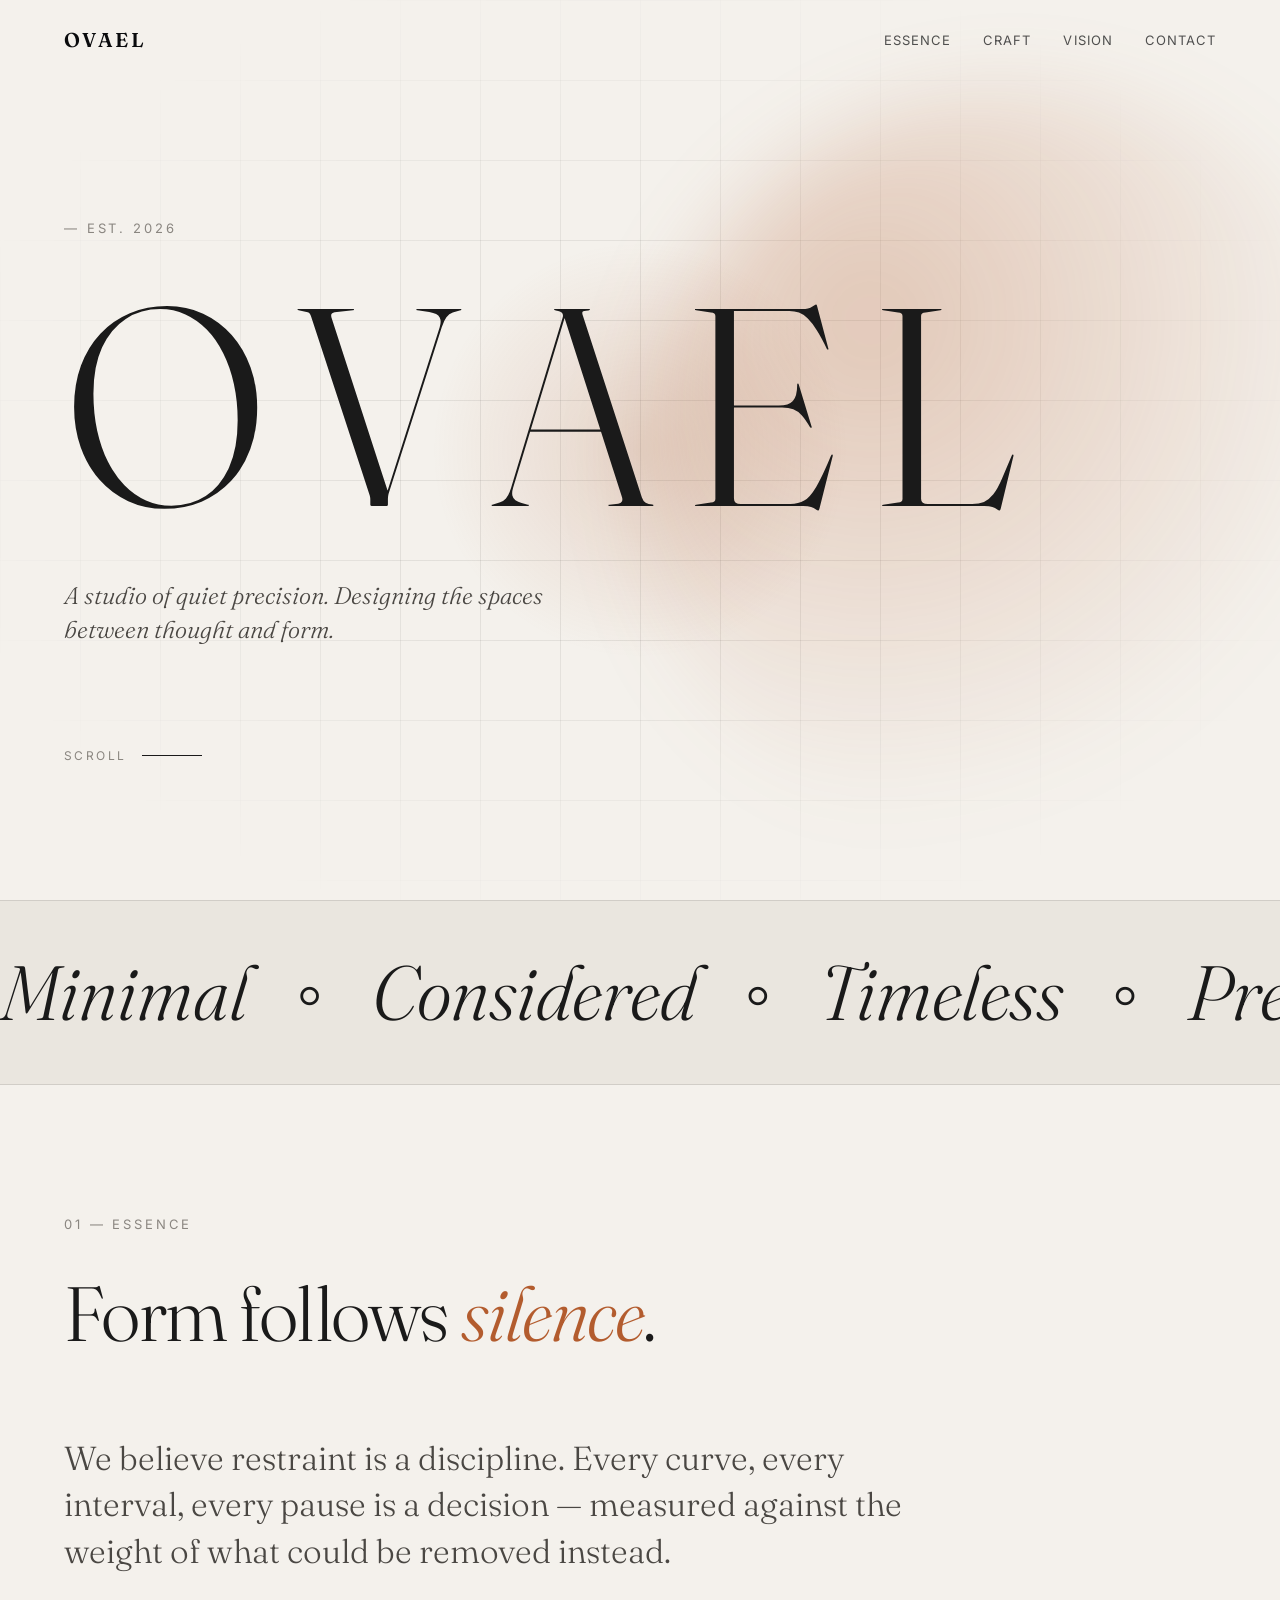
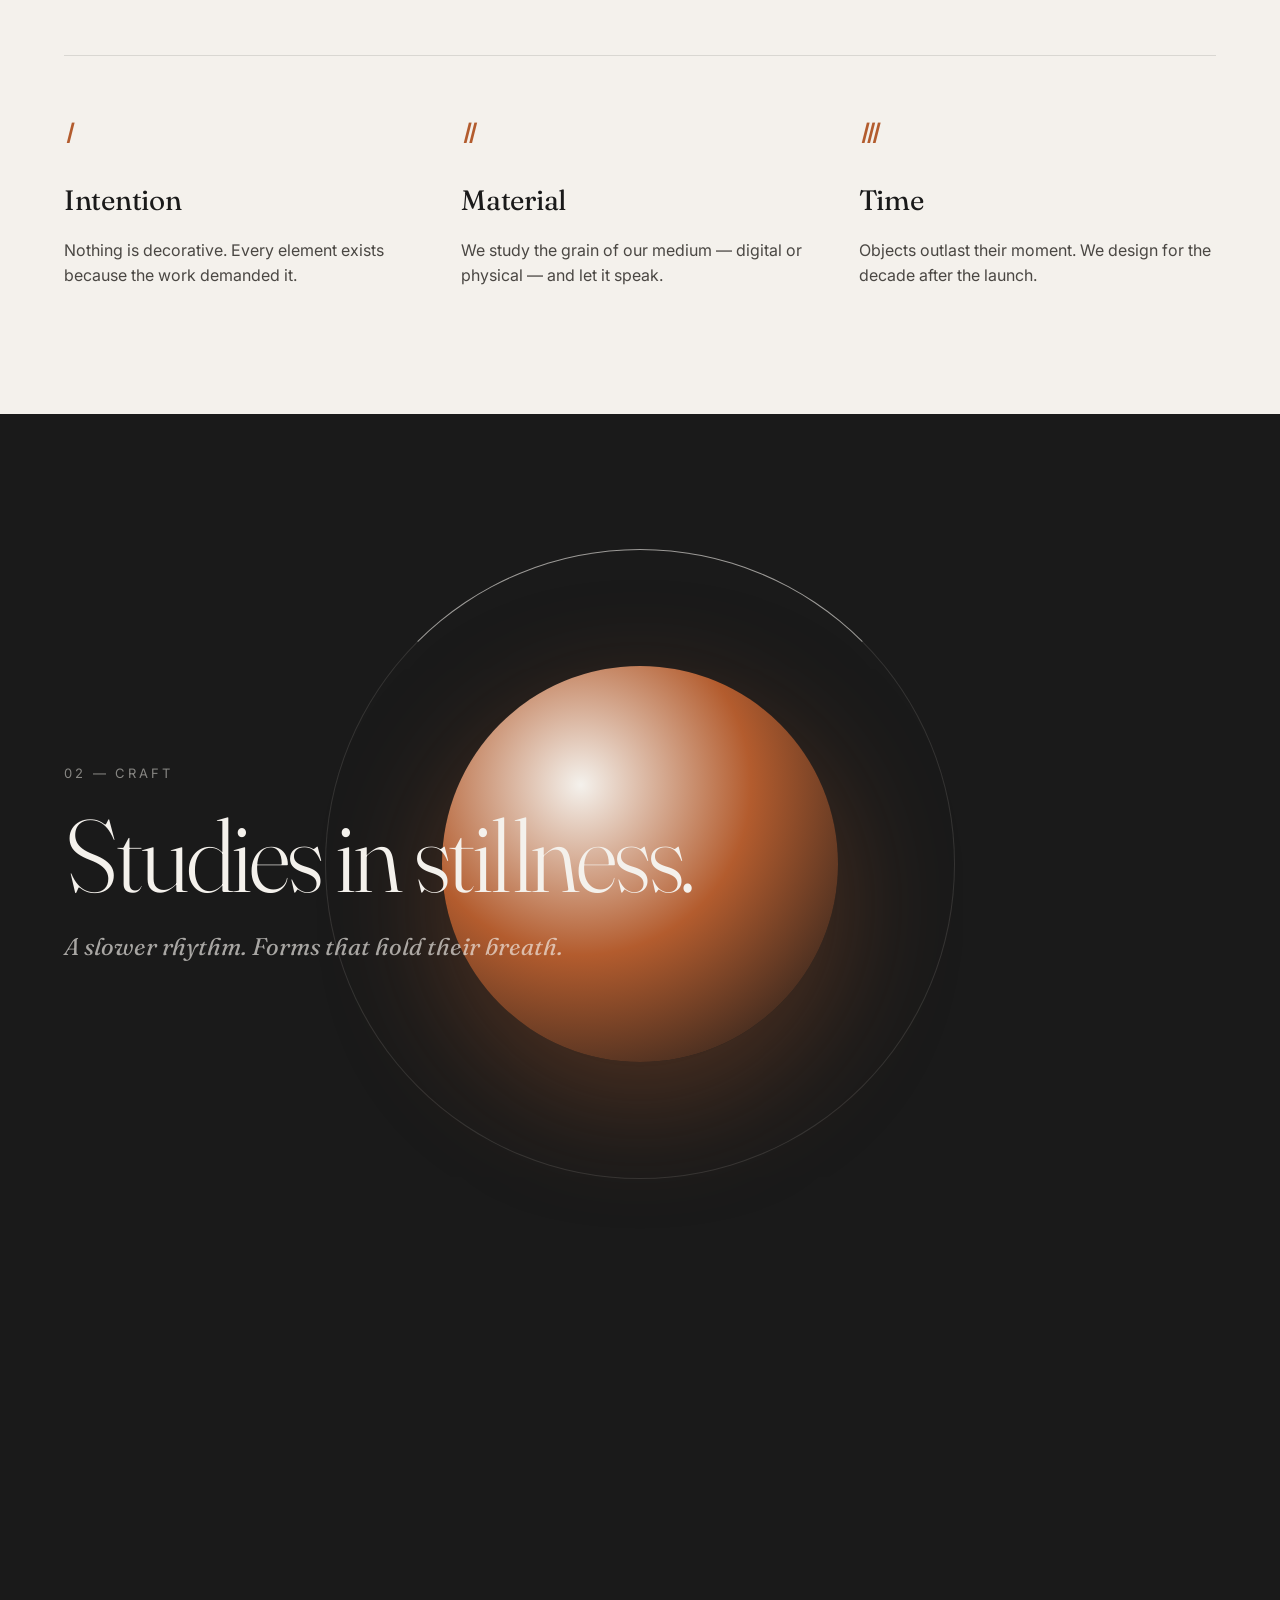
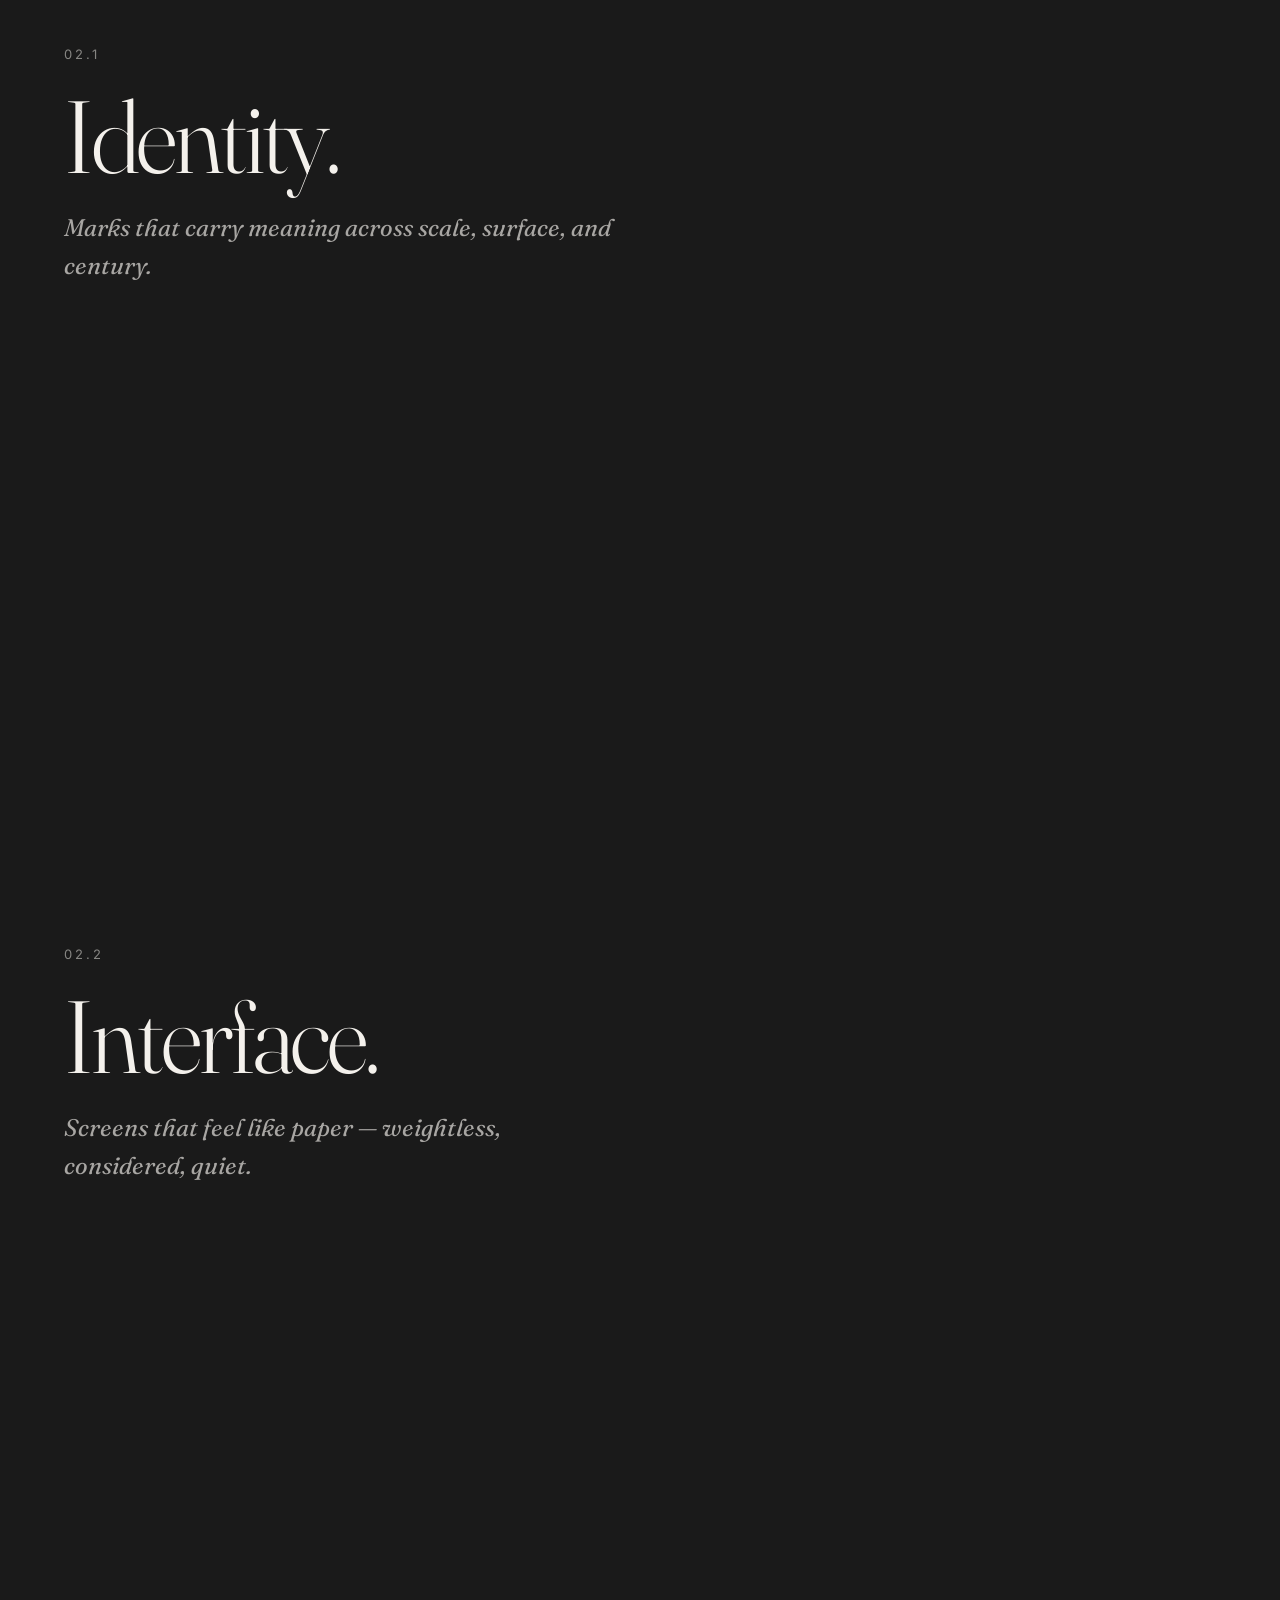
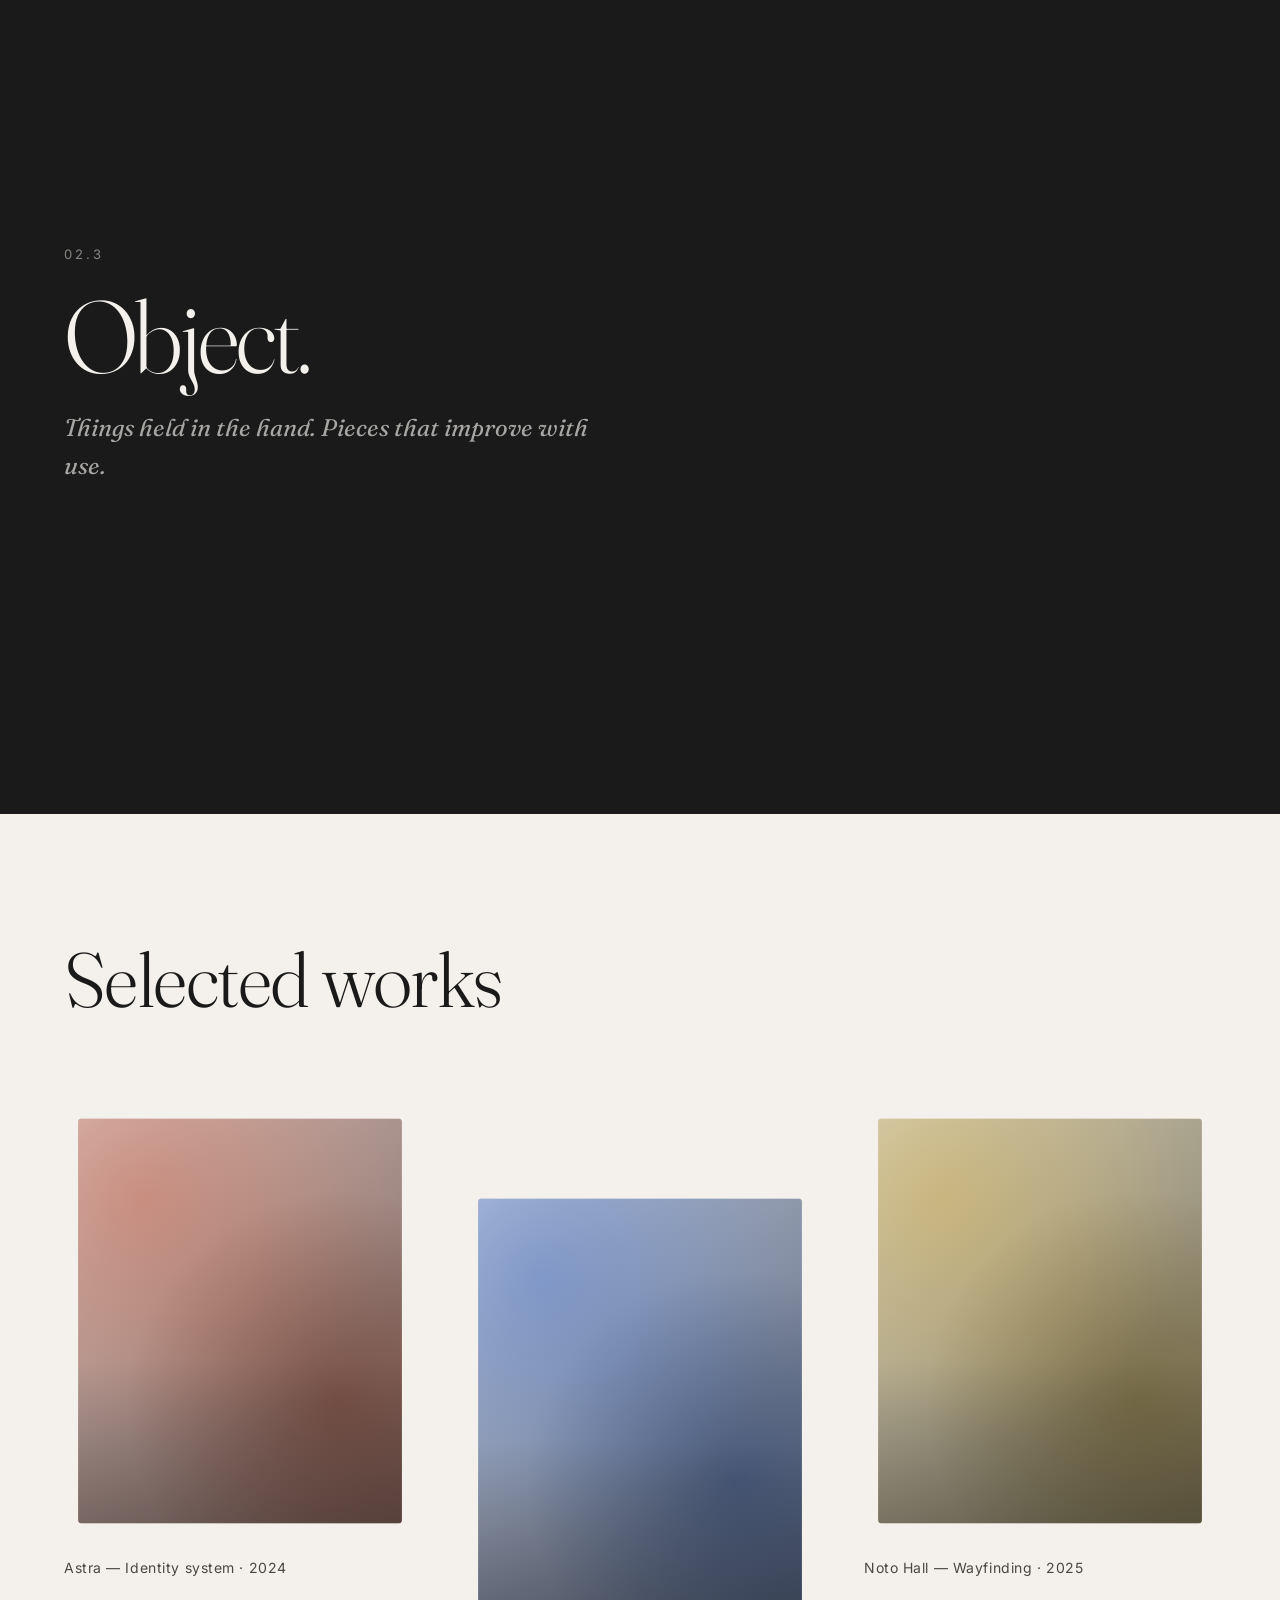
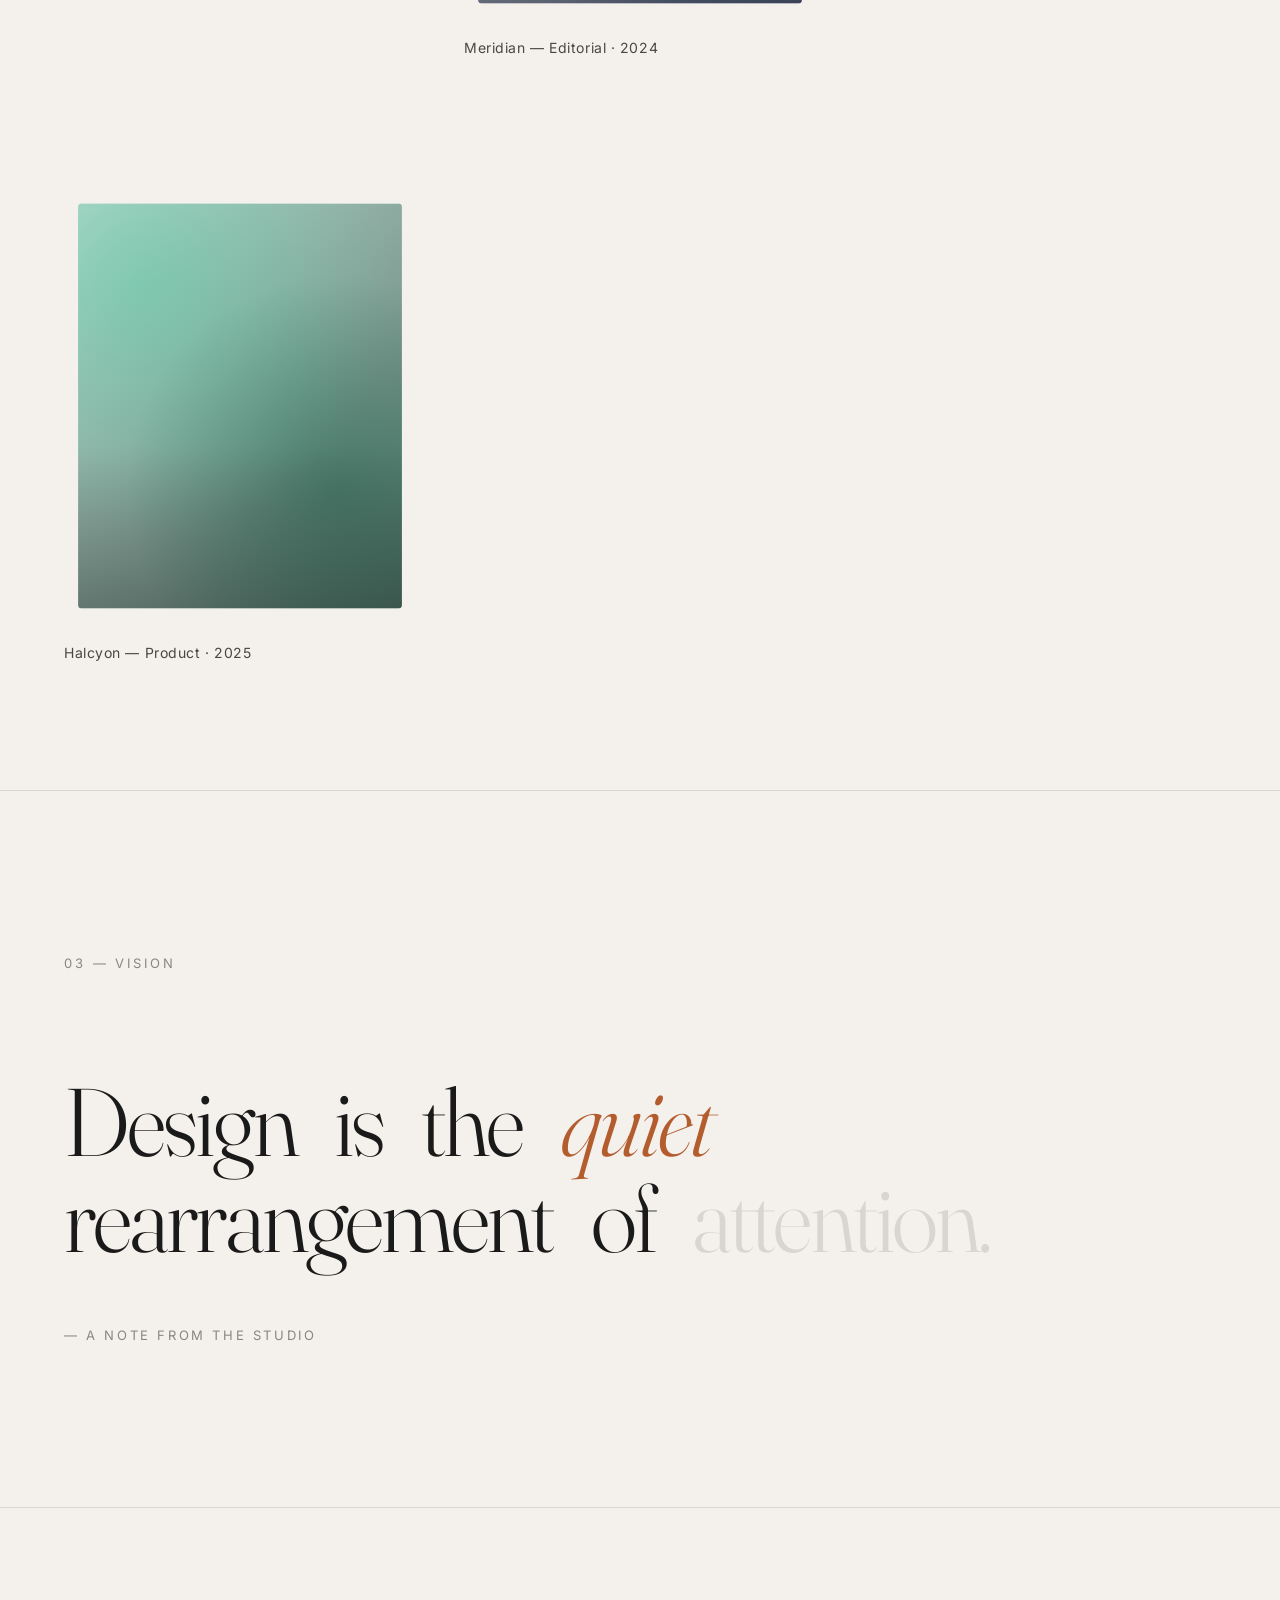
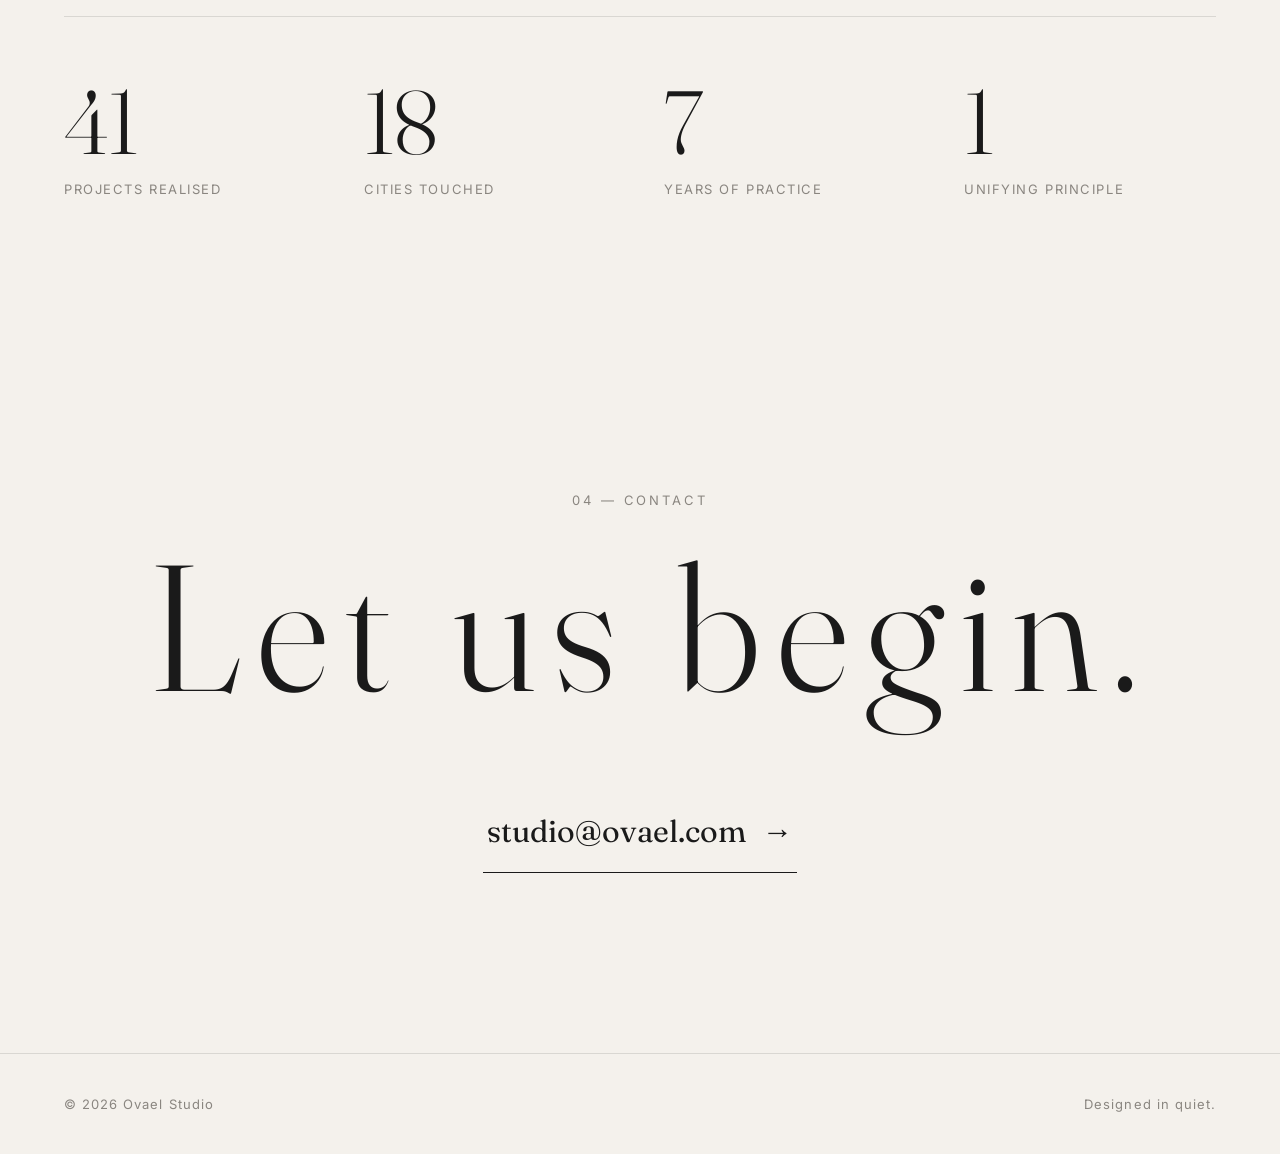
==== index.html @ 23d473dc "Initial Ovael site with scroll-driven animations Single-page clone of ovael.com extended with a mini" ====
<!DOCTYPE html>
<html lang="en">
<head>
  <meta charset="UTF-8" />
  <meta name="viewport" content="width=device-width, initial-scale=1.0" />
  <title>OVAEL</title>
  <link rel="preconnect" href="https://fonts.googleapis.com" />
  <link rel="preconnect" href="https://fonts.gstatic.com" crossorigin />
  <link href="https://fonts.googleapis.com/css2?family=Inter:wght@300;400;500;600&family=Fraunces:opsz,wght@9..144,300;9..144,400;9..144,600;9..144,800&display=swap" rel="stylesheet" />
  <link rel="stylesheet" href="styles.css" />
</head>
<body>
  <div class="progress-bar" id="progressBar"></div>
  <div class="cursor-glow" id="cursorGlow"></div>

  <nav class="nav">
    <div class="nav-inner">
      <a href="#" class="nav-logo reveal" data-delay="0">OVAEL</a>
      <ul class="nav-links">
        <li class="reveal" data-delay="100"><a href="#essence">Essence</a></li>
        <li class="reveal" data-delay="150"><a href="#craft">Craft</a></li>
        <li class="reveal" data-delay="200"><a href="#vision">Vision</a></li>
        <li class="reveal" data-delay="250"><a href="#contact">Contact</a></li>
      </ul>
    </div>
  </nav>

  <section class="hero" id="hero">
    <div class="hero-grid" aria-hidden="true"></div>
    <div class="hero-content">
      <span class="eyebrow reveal" data-delay="100">— Est. 2026</span>
      <h1 class="hero-title">
        <span class="word" data-letter-reveal>O</span>
        <span class="word" data-letter-reveal>V</span>
        <span class="word" data-letter-reveal>A</span>
        <span class="word" data-letter-reveal>E</span>
        <span class="word" data-letter-reveal>L</span>
      </h1>
      <p class="hero-sub reveal" data-delay="900">
        A studio of quiet precision. Designing the spaces between thought and form.
      </p>
      <div class="scroll-indicator reveal" data-delay="1200">
        <span>Scroll</span>
        <span class="line"></span>
      </div>
    </div>
    <div class="hero-parallax" data-parallax="0.3"></div>
  </section>

  <section class="marquee-section">
    <div class="marquee" aria-hidden="true">
      <div class="marquee-track">
        <span>Minimal</span><span aria-hidden="true">◦</span>
        <span>Considered</span><span aria-hidden="true">◦</span>
        <span>Timeless</span><span aria-hidden="true">◦</span>
        <span>Precise</span><span aria-hidden="true">◦</span>
        <span>Minimal</span><span aria-hidden="true">◦</span>
        <span>Considered</span><span aria-hidden="true">◦</span>
        <span>Timeless</span><span aria-hidden="true">◦</span>
        <span>Precise</span><span aria-hidden="true">◦</span>
      </div>
    </div>
  </section>

  <section class="essence" id="essence">
    <div class="container">
      <div class="section-header">
        <span class="eyebrow reveal">01 — Essence</span>
        <h2 class="section-title reveal" data-delay="100">
          Form follows <em>silence</em>.
        </h2>
      </div>
      <div class="essence-body">
        <p class="large-text reveal" data-delay="200">
          We believe restraint is a discipline. Every curve, every interval, every pause is a decision — measured against the weight of what could be removed instead.
        </p>
        <div class="essence-grid">
          <div class="essence-card reveal" data-delay="200">
            <span class="card-num">Ⅰ</span>
            <h3>Intention</h3>
            <p>Nothing is decorative. Every element exists because the work demanded it.</p>
          </div>
          <div class="essence-card reveal" data-delay="350">
            <span class="card-num">Ⅱ</span>
            <h3>Material</h3>
            <p>We study the grain of our medium — digital or physical — and let it speak.</p>
          </div>
          <div class="essence-card reveal" data-delay="500">
            <span class="card-num">Ⅲ</span>
            <h3>Time</h3>
            <p>Objects outlast their moment. We design for the decade after the launch.</p>
          </div>
        </div>
      </div>
    </div>
  </section>

  <section class="pinned-section" id="craft">
    <div class="pinned-wrapper">
      <div class="pinned-visual">
        <div class="orb" data-rotate></div>
        <div class="orb-line" data-rotate-reverse></div>
      </div>
      <div class="pinned-panels">
        <div class="panel">
          <span class="eyebrow">02 — Craft</span>
          <h2>Studies in stillness.</h2>
          <p>A slower rhythm. Forms that hold their breath.</p>
        </div>
        <div class="panel">
          <span class="eyebrow">02.1</span>
          <h2>Identity.</h2>
          <p>Marks that carry meaning across scale, surface, and century.</p>
        </div>
        <div class="panel">
          <span class="eyebrow">02.2</span>
          <h2>Interface.</h2>
          <p>Screens that feel like paper — weightless, considered, quiet.</p>
        </div>
        <div class="panel">
          <span class="eyebrow">02.3</span>
          <h2>Object.</h2>
          <p>Things held in the hand. Pieces that improve with use.</p>
        </div>
      </div>
    </div>
  </section>

  <section class="gallery" id="gallery">
    <div class="container">
      <h2 class="section-title reveal">Selected works</h2>
      <div class="gallery-grid">
        <figure class="gallery-item reveal" data-delay="0">
          <div class="gallery-img" data-hue="12"></div>
          <figcaption>Astra — Identity system · 2024</figcaption>
        </figure>
        <figure class="gallery-item reveal" data-delay="120">
          <div class="gallery-img" data-hue="220"></div>
          <figcaption>Meridian — Editorial · 2024</figcaption>
        </figure>
        <figure class="gallery-item reveal" data-delay="240">
          <div class="gallery-img" data-hue="45"></div>
          <figcaption>Noto Hall — Wayfinding · 2025</figcaption>
        </figure>
        <figure class="gallery-item reveal" data-delay="360">
          <div class="gallery-img" data-hue="160"></div>
          <figcaption>Halcyon — Product · 2025</figcaption>
        </figure>
      </div>
    </div>
  </section>

  <section class="vision" id="vision">
    <div class="container">
      <div class="vision-stack">
        <span class="eyebrow reveal">03 — Vision</span>
        <p class="huge-text">
          <span data-split-word>Design</span>
          <span data-split-word>is</span>
          <span data-split-word>the</span>
          <span data-split-word>quiet</span>
          <span data-split-word>rearrangement</span>
          <span data-split-word>of</span>
          <span data-split-word>attention.</span>
        </p>
        <div class="vision-meta reveal" data-delay="200">
          <span>— A note from the studio</span>
        </div>
      </div>
    </div>
  </section>

  <section class="numbers">
    <div class="container">
      <div class="numbers-grid">
        <div class="stat reveal">
          <span class="stat-num" data-count="42">0</span>
          <span class="stat-label">Projects realised</span>
        </div>
        <div class="stat reveal" data-delay="120">
          <span class="stat-num" data-count="18">0</span>
          <span class="stat-label">Cities touched</span>
        </div>
        <div class="stat reveal" data-delay="240">
          <span class="stat-num" data-count="7">0</span>
          <span class="stat-label">Years of practice</span>
        </div>
        <div class="stat reveal" data-delay="360">
          <span class="stat-num" data-count="1">0</span>
          <span class="stat-label">Unifying principle</span>
        </div>
      </div>
    </div>
  </section>

  <section class="contact" id="contact">
    <div class="container">
      <p class="eyebrow reveal">04 — Contact</p>
      <h2 class="contact-title">
        <span data-letter-reveal>L</span>
        <span data-letter-reveal>e</span>
        <span data-letter-reveal>t</span>
        <span class="space">&nbsp;</span>
        <span data-letter-reveal>u</span>
        <span data-letter-reveal>s</span>
        <span class="space">&nbsp;</span>
        <span data-letter-reveal>b</span>
        <span data-letter-reveal>e</span>
        <span data-letter-reveal>g</span>
        <span data-letter-reveal>i</span>
        <span data-letter-reveal>n</span>
        <span data-letter-reveal>.</span>
      </h2>
      <a href="mailto:studio@ovael.com" class="contact-link reveal" data-delay="300">
        studio@ovael.com
        <span class="arrow">→</span>
      </a>
    </div>
  </section>

  <footer class="footer">
    <div class="container footer-inner">
      <span>© 2026 Ovael Studio</span>
      <span>Designed in quiet.</span>
    </div>
  </footer>

  <script src="script.js"></script>
</body>
</html>
---- styles.css ----
:root {
  --bg: #f4f1ec;
  --bg-deep: #eae6df;
  --ink: #1a1a1a;
  --ink-soft: #4a4743;
  --muted: #8a8680;
  --accent: #b35c2e;
  --line: rgba(26, 26, 26, 0.12);
  --serif: "Fraunces", "Times New Roman", serif;
  --sans: "Inter", system-ui, -apple-system, sans-serif;
  --ease: cubic-bezier(0.22, 1, 0.36, 1);
}

* {
  margin: 0;
  padding: 0;
  box-sizing: border-box;
}

html {
  scroll-behavior: smooth;
}

body {
  background: var(--bg);
  color: var(--ink);
  font-family: var(--sans);
  font-weight: 400;
  line-height: 1.55;
  overflow-x: hidden;
  -webkit-font-smoothing: antialiased;
  text-rendering: optimizeLegibility;
}

.container {
  max-width: 1280px;
  margin: 0 auto;
  padding: 0 clamp(24px, 5vw, 80px);
}

/* ---------- Progress Bar ---------- */
.progress-bar {
  position: fixed;
  top: 0;
  left: 0;
  height: 2px;
  width: 0%;
  background: var(--ink);
  z-index: 1000;
  transition: width 0.08s linear;
}

/* ---------- Cursor glow ---------- */
.cursor-glow {
  position: fixed;
  top: 0;
  left: 0;
  width: 420px;
  height: 420px;
  border-radius: 50%;
  background: radial-gradient(circle, rgba(179, 92, 46, 0.18), transparent 70%);
  transform: translate(-50%, -50%);
  pointer-events: none;
  z-index: 1;
  mix-blend-mode: multiply;
  transition: opacity 0.4s ease;
  opacity: 0;
}
@media (hover: hover) {
  .cursor-glow { opacity: 1; }
}

/* ---------- Nav ---------- */
.nav {
  position: fixed;
  top: 0;
  left: 0;
  width: 100%;
  padding: 24px 0;
  z-index: 100;
  mix-blend-mode: difference;
}
.nav-inner {
  display: flex;
  align-items: center;
  justify-content: space-between;
  max-width: 1280px;
  margin: 0 auto;
  padding: 0 clamp(24px, 5vw, 80px);
  color: #eae6df;
}
.nav-logo {
  font-family: var(--serif);
  font-weight: 600;
  font-size: 20px;
  letter-spacing: 0.12em;
  color: inherit;
  text-decoration: none;
}
.nav-links {
  list-style: none;
  display: flex;
  gap: 32px;
}
.nav-links a {
  font-size: 13px;
  letter-spacing: 0.08em;
  text-transform: uppercase;
  color: inherit;
  text-decoration: none;
  transition: opacity 0.3s ease;
  opacity: 0.7;
}
.nav-links a:hover { opacity: 1; }
@media (max-width: 720px) {
  .nav-links { display: none; }
}

/* ---------- Reveal primitives ---------- */
.reveal {
  opacity: 0;
  transform: translateY(24px);
  transition: opacity 1s var(--ease), transform 1s var(--ease);
}
.reveal.is-visible {
  opacity: 1;
  transform: translateY(0);
}

[data-letter-reveal] {
  display: inline-block;
  opacity: 0;
  transform: translateY(60%);
  transition: opacity 0.9s var(--ease), transform 0.9s var(--ease);
}
[data-letter-reveal].is-visible {
  opacity: 1;
  transform: translateY(0);
}

[data-split-word] {
  display: inline-block;
  opacity: 0.12;
  transition: opacity 0.6s ease;
  margin-right: 0.25em;
}
[data-split-word].is-visible {
  opacity: 1;
}

/* ---------- Hero ---------- */
.hero {
  position: relative;
  min-height: 100vh;
  display: flex;
  align-items: center;
  padding: 160px 0 80px;
  overflow: hidden;
}
.hero-grid {
  position: absolute;
  inset: 0;
  background-image:
    linear-gradient(var(--line) 1px, transparent 1px),
    linear-gradient(90deg, var(--line) 1px, transparent 1px);
  background-size: 80px 80px;
  mask-image: radial-gradient(ellipse at center, black 30%, transparent 80%);
  opacity: 0.7;
  pointer-events: none;
}
.hero-parallax {
  position: absolute;
  right: -10%;
  top: 10%;
  width: 60vw;
  height: 60vw;
  max-width: 900px;
  max-height: 900px;
  border-radius: 50%;
  background: radial-gradient(circle at 30% 30%, rgba(179, 92, 46, 0.28), transparent 65%);
  filter: blur(40px);
  pointer-events: none;
  z-index: 0;
}
.hero-content {
  position: relative;
  z-index: 2;
  max-width: 1280px;
  margin: 0 auto;
  padding: 0 clamp(24px, 5vw, 80px);
  width: 100%;
}
.eyebrow {
  display: inline-block;
  font-size: 13px;
  letter-spacing: 0.22em;
  text-transform: uppercase;
  color: var(--muted);
  margin-bottom: 40px;
}
.hero-title {
  font-family: var(--serif);
  font-weight: 300;
  font-size: clamp(96px, 22vw, 320px);
  line-height: 0.9;
  letter-spacing: -0.04em;
  color: var(--ink);
  margin-bottom: 48px;
}
.hero-title .word {
  display: inline-block;
  margin-right: 0.02em;
}
.hero-sub {
  font-family: var(--serif);
  font-style: italic;
  font-weight: 300;
  font-size: clamp(18px, 2vw, 24px);
  max-width: 520px;
  color: var(--ink-soft);
  line-height: 1.4;
  margin-bottom: 100px;
}
.scroll-indicator {
  display: flex;
  align-items: center;
  gap: 16px;
  font-size: 12px;
  letter-spacing: 0.2em;
  text-transform: uppercase;
  color: var(--muted);
}
.scroll-indicator .line {
  display: inline-block;
  height: 1px;
  width: 60px;
  background: var(--ink);
  animation: drawLine 2.4s ease-in-out infinite;
  transform-origin: left;
}
@keyframes drawLine {
  0%, 100% { transform: scaleX(0); opacity: 0.3; }
  50% { transform: scaleX(1); opacity: 1; }
}

/* ---------- Marquee ---------- */
.marquee-section {
  border-block: 1px solid var(--line);
  padding: 32px 0;
  overflow: hidden;
  background: var(--bg-deep);
}
.marquee {
  overflow: hidden;
  white-space: nowrap;
}
.marquee-track {
  display: inline-flex;
  gap: 48px;
  align-items: center;
  animation: marquee 30s linear infinite;
  font-family: var(--serif);
  font-style: italic;
  font-weight: 300;
  font-size: clamp(36px, 6vw, 96px);
  color: var(--ink);
}
.marquee-track span {
  display: inline-block;
}
@keyframes marquee {
  from { transform: translateX(0); }
  to { transform: translateX(-50%); }
}

/* ---------- Essence ---------- */
.essence {
  padding: clamp(100px, 14vh, 180px) 0;
}
.section-header {
  margin-bottom: 80px;
}
.section-title {
  font-family: var(--serif);
  font-weight: 300;
  font-size: clamp(40px, 6vw, 88px);
  line-height: 1.05;
  letter-spacing: -0.02em;
  max-width: 900px;
}
.section-title em {
  font-style: italic;
  color: var(--accent);
}
.essence-body {
  display: grid;
  gap: 80px;
}
.large-text {
  font-family: var(--serif);
  font-weight: 300;
  font-size: clamp(22px, 2.6vw, 34px);
  line-height: 1.4;
  max-width: 900px;
  color: var(--ink-soft);
}
.essence-grid {
  display: grid;
  grid-template-columns: repeat(auto-fit, minmax(260px, 1fr));
  gap: 40px;
  border-top: 1px solid var(--line);
  padding-top: 56px;
}
.essence-card {
  display: flex;
  flex-direction: column;
  gap: 16px;
}
.card-num {
  font-family: var(--serif);
  font-style: italic;
  font-size: 28px;
  color: var(--accent);
  margin-bottom: 8px;
}
.essence-card h3 {
  font-family: var(--serif);
  font-weight: 400;
  font-size: 28px;
  letter-spacing: -0.01em;
}
.essence-card p {
  color: var(--ink-soft);
  font-size: 16px;
  max-width: 36ch;
}

/* ---------- Pinned section ---------- */
.pinned-section {
  position: relative;
  background: var(--ink);
  color: var(--bg);
}
.pinned-wrapper {
  position: relative;
  height: 400vh;
}
.pinned-visual {
  position: sticky;
  top: 0;
  height: 100vh;
  display: flex;
  align-items: center;
  justify-content: center;
  overflow: hidden;
}
.orb {
  width: 44vmin;
  height: 44vmin;
  max-width: 520px;
  max-height: 520px;
  border-radius: 50%;
  background: radial-gradient(circle at 35% 30%, #f4f1ec, #b35c2e 45%, #1a1a1a 95%);
  box-shadow: 0 40px 120px rgba(179, 92, 46, 0.35);
  transition: transform 0.2s linear;
}
.orb-line {
  position: absolute;
  width: 70vmin;
  height: 70vmin;
  max-width: 800px;
  max-height: 800px;
  border: 1px solid rgba(244, 241, 236, 0.12);
  border-radius: 50%;
  border-top-color: rgba(244, 241, 236, 0.6);
}
.pinned-panels {
  position: absolute;
  inset: 0;
  display: flex;
  flex-direction: column;
  pointer-events: none;
}
.panel {
  height: 100vh;
  display: flex;
  flex-direction: column;
  justify-content: center;
  padding: 0 clamp(24px, 5vw, 80px);
  max-width: 1280px;
  margin: 0 auto;
  width: 100%;
  opacity: 0;
  transform: translateY(40px);
  transition: opacity 0.8s var(--ease), transform 0.8s var(--ease);
}
.panel.is-active {
  opacity: 1;
  transform: translateY(0);
}
.panel .eyebrow {
  color: rgba(244, 241, 236, 0.5);
  margin-bottom: 24px;
}
.panel h2 {
  font-family: var(--serif);
  font-weight: 300;
  font-size: clamp(48px, 8vw, 120px);
  line-height: 0.95;
  letter-spacing: -0.03em;
  margin-bottom: 24px;
}
.panel p {
  font-family: var(--serif);
  font-style: italic;
  font-size: clamp(18px, 2vw, 24px);
  color: rgba(244, 241, 236, 0.65);
  max-width: 560px;
}

/* ---------- Gallery ---------- */
.gallery {
  padding: clamp(100px, 14vh, 180px) 0;
}
.gallery .section-title {
  margin-bottom: 80px;
}
.gallery-grid {
  display: grid;
  grid-template-columns: repeat(auto-fit, minmax(280px, 1fr));
  gap: 48px;
}
.gallery-item {
  display: flex;
  flex-direction: column;
  gap: 16px;
}
.gallery-item:nth-child(even) {
  margin-top: 80px;
}
.gallery-img {
  width: 100%;
  aspect-ratio: 4 / 5;
  background: hsl(var(--h, 20), 20%, 85%);
  border-radius: 4px;
  position: relative;
  overflow: hidden;
  transition: transform 1.2s var(--ease);
}
.gallery-img::before {
  content: "";
  position: absolute;
  inset: 0;
  background:
    radial-gradient(circle at 20% 20%, hsla(var(--h, 20), 60%, 55%, 0.4), transparent 60%),
    radial-gradient(circle at 80% 70%, hsla(var(--h, 20), 40%, 30%, 0.6), transparent 55%),
    linear-gradient(135deg, hsl(var(--h, 20), 25%, 78%), hsl(var(--h, 20), 15%, 40%));
}
.gallery-img::after {
  content: "";
  position: absolute;
  inset: 0;
  background: linear-gradient(180deg, transparent 60%, rgba(0,0,0,0.25));
}
.gallery-item:hover .gallery-img {
  transform: scale(1.02);
}
.gallery-item figcaption {
  font-size: 14px;
  letter-spacing: 0.04em;
  color: var(--ink-soft);
}
@media (max-width: 720px) {
  .gallery-item:nth-child(even) { margin-top: 0; }
}

/* ---------- Vision ---------- */
.vision {
  padding: clamp(120px, 18vh, 240px) 0;
  border-block: 1px solid var(--line);
}
.vision-stack {
  display: flex;
  flex-direction: column;
  gap: 60px;
}
.huge-text {
  font-family: var(--serif);
  font-weight: 300;
  font-size: clamp(40px, 7.5vw, 120px);
  line-height: 1;
  letter-spacing: -0.03em;
  max-width: 1100px;
}
.huge-text [data-split-word]:nth-child(4) {
  font-style: italic;
  color: var(--accent);
}
.vision-meta {
  font-size: 13px;
  letter-spacing: 0.2em;
  text-transform: uppercase;
  color: var(--muted);
}

/* ---------- Numbers ---------- */
.numbers {
  padding: clamp(80px, 12vh, 140px) 0;
}
.numbers-grid {
  display: grid;
  grid-template-columns: repeat(auto-fit, minmax(180px, 1fr));
  gap: 48px;
  border-top: 1px solid var(--line);
  padding-top: 60px;
}
.stat {
  display: flex;
  flex-direction: column;
  gap: 12px;
}
.stat-num {
  font-family: var(--serif);
  font-weight: 300;
  font-size: clamp(56px, 7vw, 96px);
  line-height: 1;
  letter-spacing: -0.02em;
}
.stat-label {
  font-size: 13px;
  letter-spacing: 0.12em;
  text-transform: uppercase;
  color: var(--muted);
}

/* ---------- Contact ---------- */
.contact {
  padding: clamp(120px, 20vh, 260px) 0;
  text-align: center;
}
.contact .eyebrow {
  margin-bottom: 32px;
}
.contact-title {
  font-family: var(--serif);
  font-weight: 300;
  font-size: clamp(60px, 14vw, 200px);
  line-height: 0.95;
  letter-spacing: -0.04em;
  margin-bottom: 80px;
}
.contact-title span {
  display: inline-block;
}
.contact-link {
  display: inline-flex;
  align-items: center;
  gap: 16px;
  font-family: var(--serif);
  font-size: clamp(22px, 2.4vw, 32px);
  color: var(--ink);
  text-decoration: none;
  padding: 16px 4px;
  border-bottom: 1px solid var(--ink);
  transition: gap 0.4s var(--ease), letter-spacing 0.4s var(--ease);
}
.contact-link:hover {
  gap: 28px;
  letter-spacing: 0.02em;
}
.contact-link .arrow {
  transition: transform 0.4s var(--ease);
}
.contact-link:hover .arrow {
  transform: translateX(6px);
}

/* ---------- Footer ---------- */
.footer {
  padding: 40px 0;
  border-top: 1px solid var(--line);
  font-size: 13px;
  letter-spacing: 0.08em;
  color: var(--muted);
}
.footer-inner {
  display: flex;
  justify-content: space-between;
  gap: 24px;
  flex-wrap: wrap;
}

/* ---------- Reduced motion ---------- */
@media (prefers-reduced-motion: reduce) {
  *, *::before, *::after {
    animation-duration: 0.01ms !important;
    animation-iteration-count: 1 !important;
    transition-duration: 0.01ms !important;
  }
  .reveal, [data-letter-reveal], [data-split-word] {
    opacity: 1 !important;
    transform: none !important;
  }
}
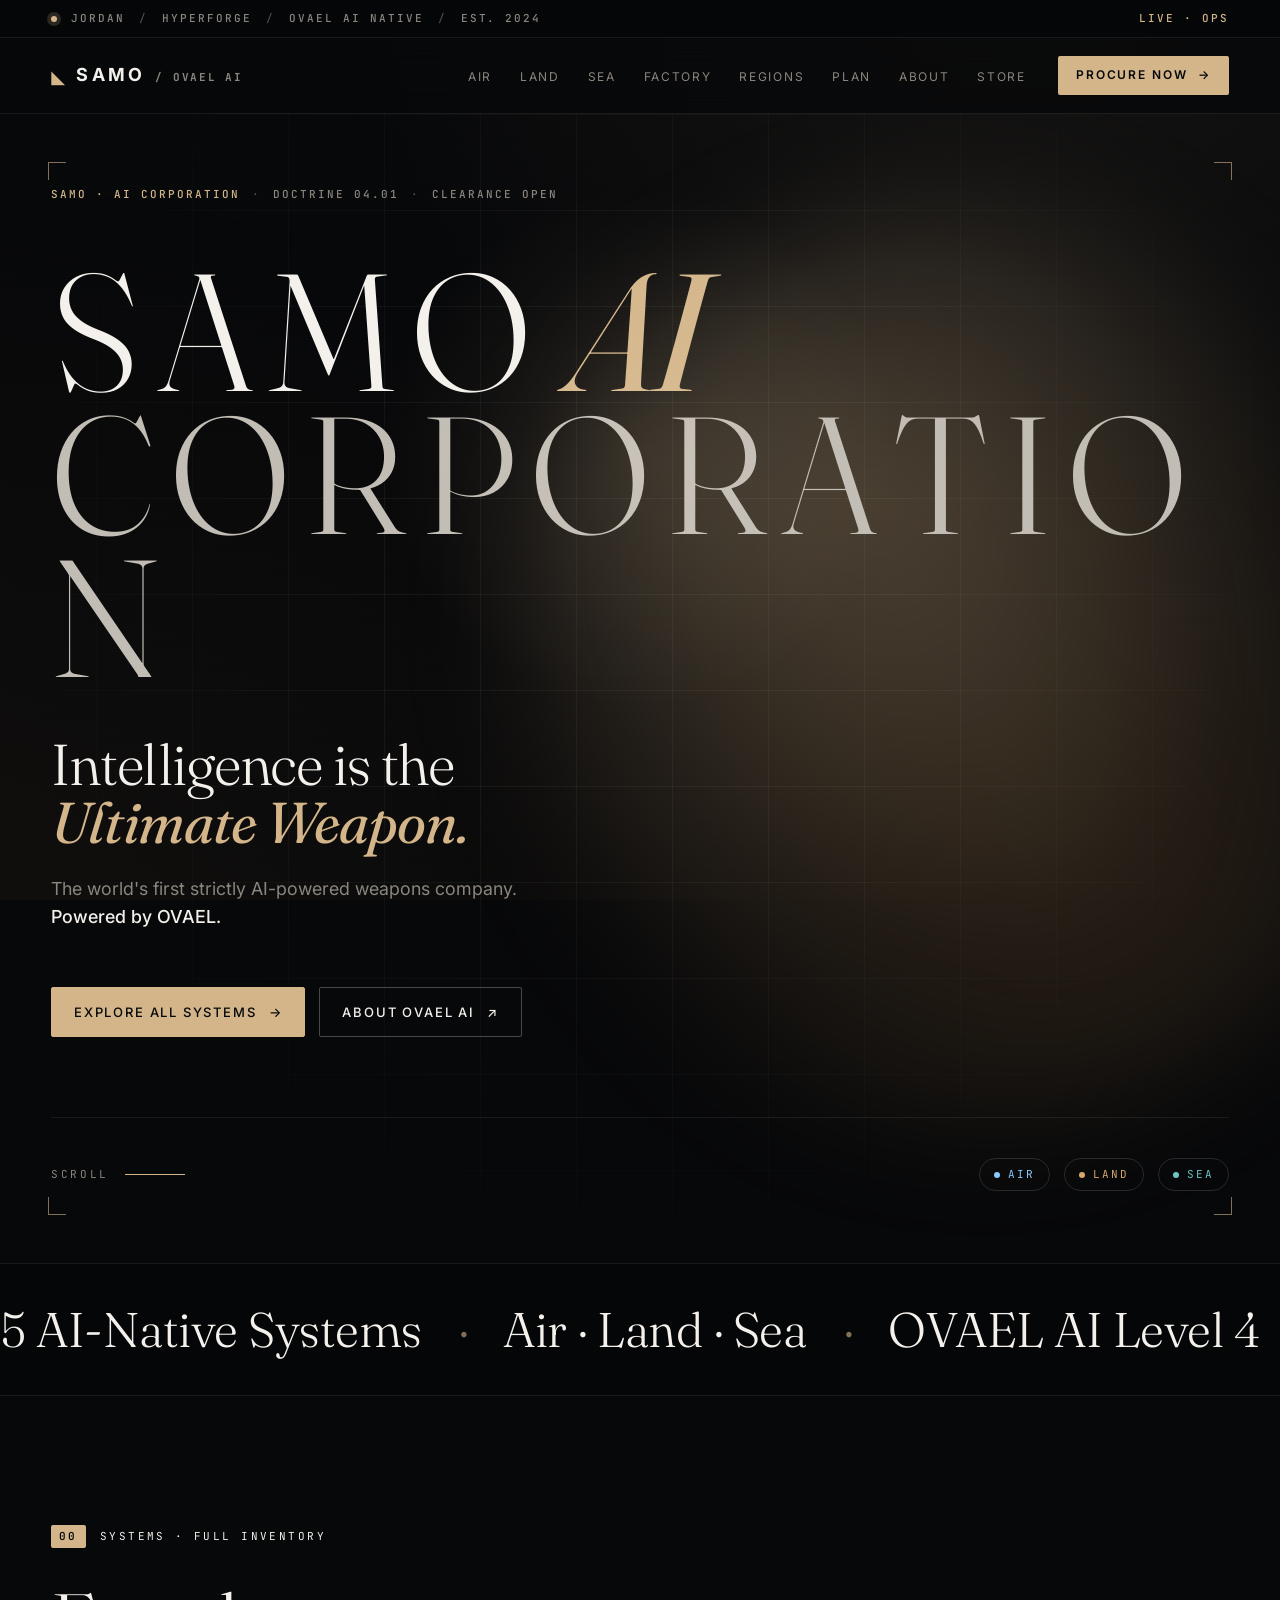
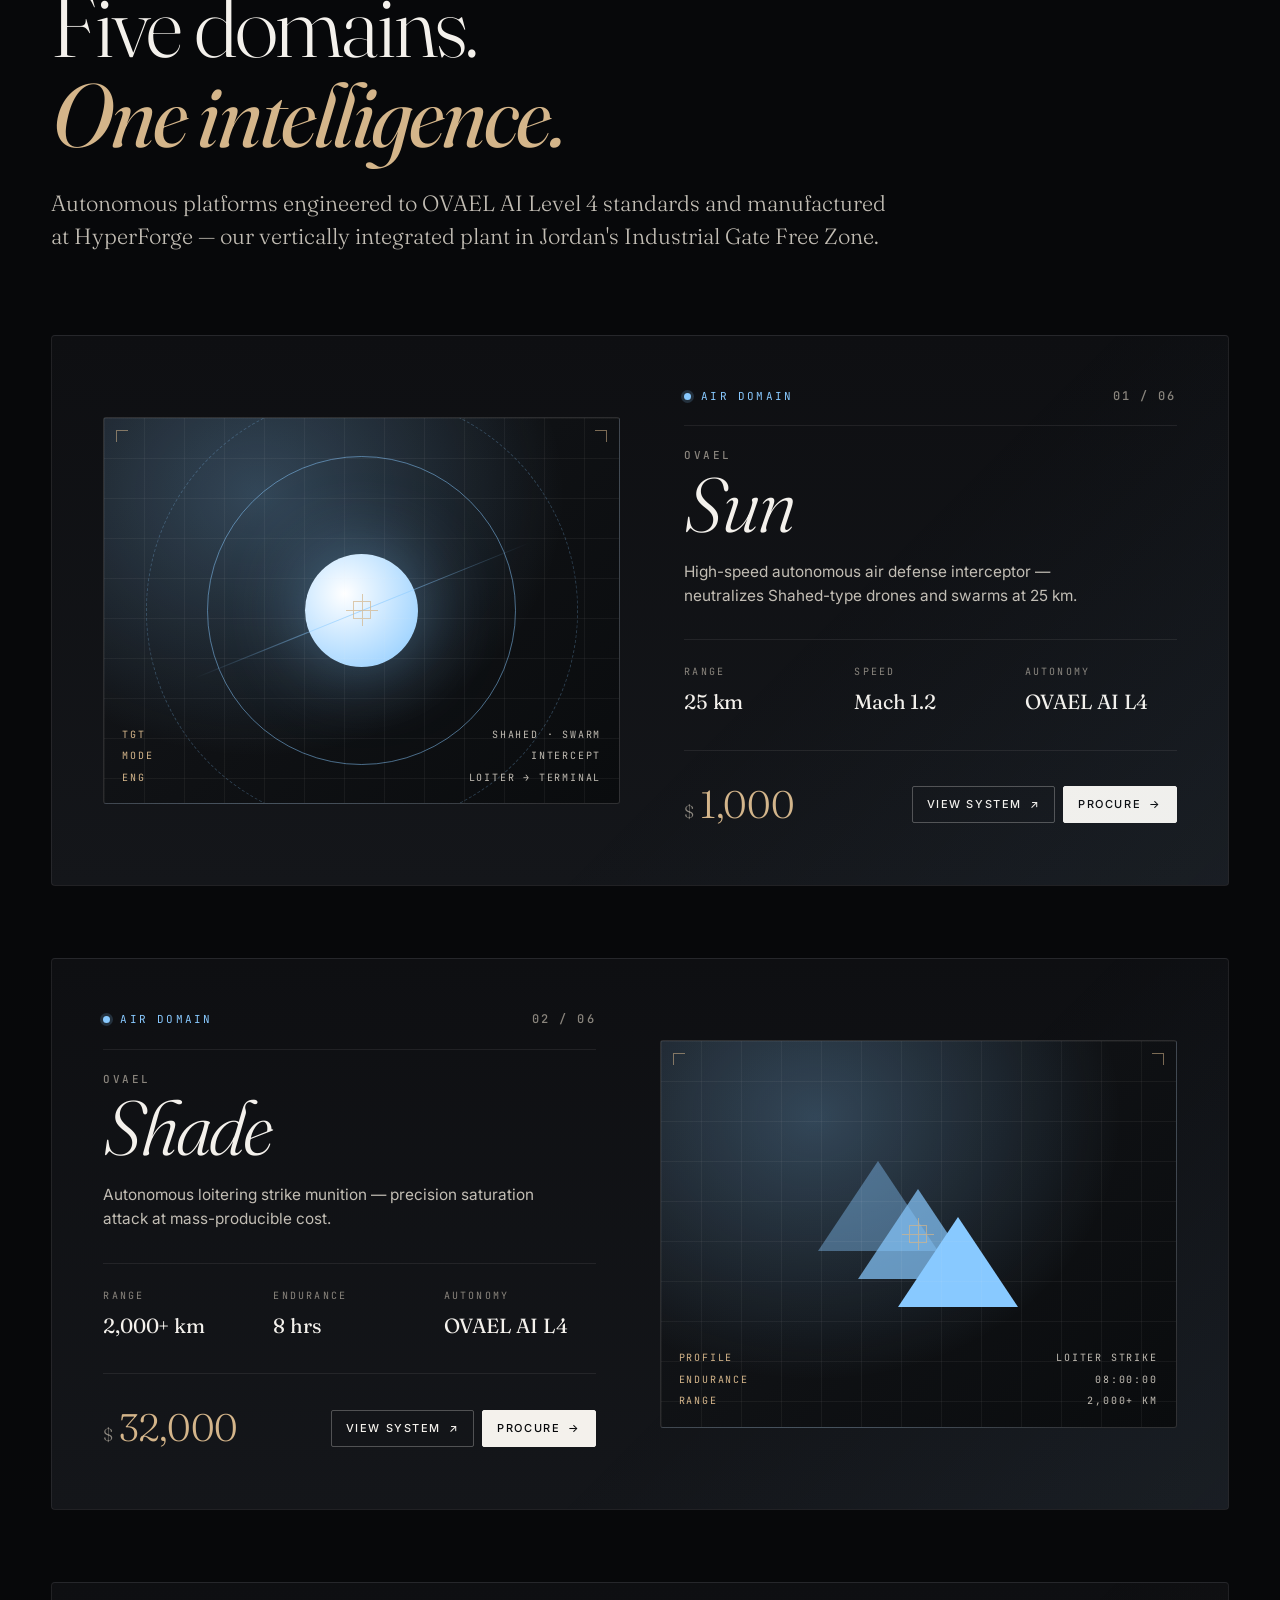
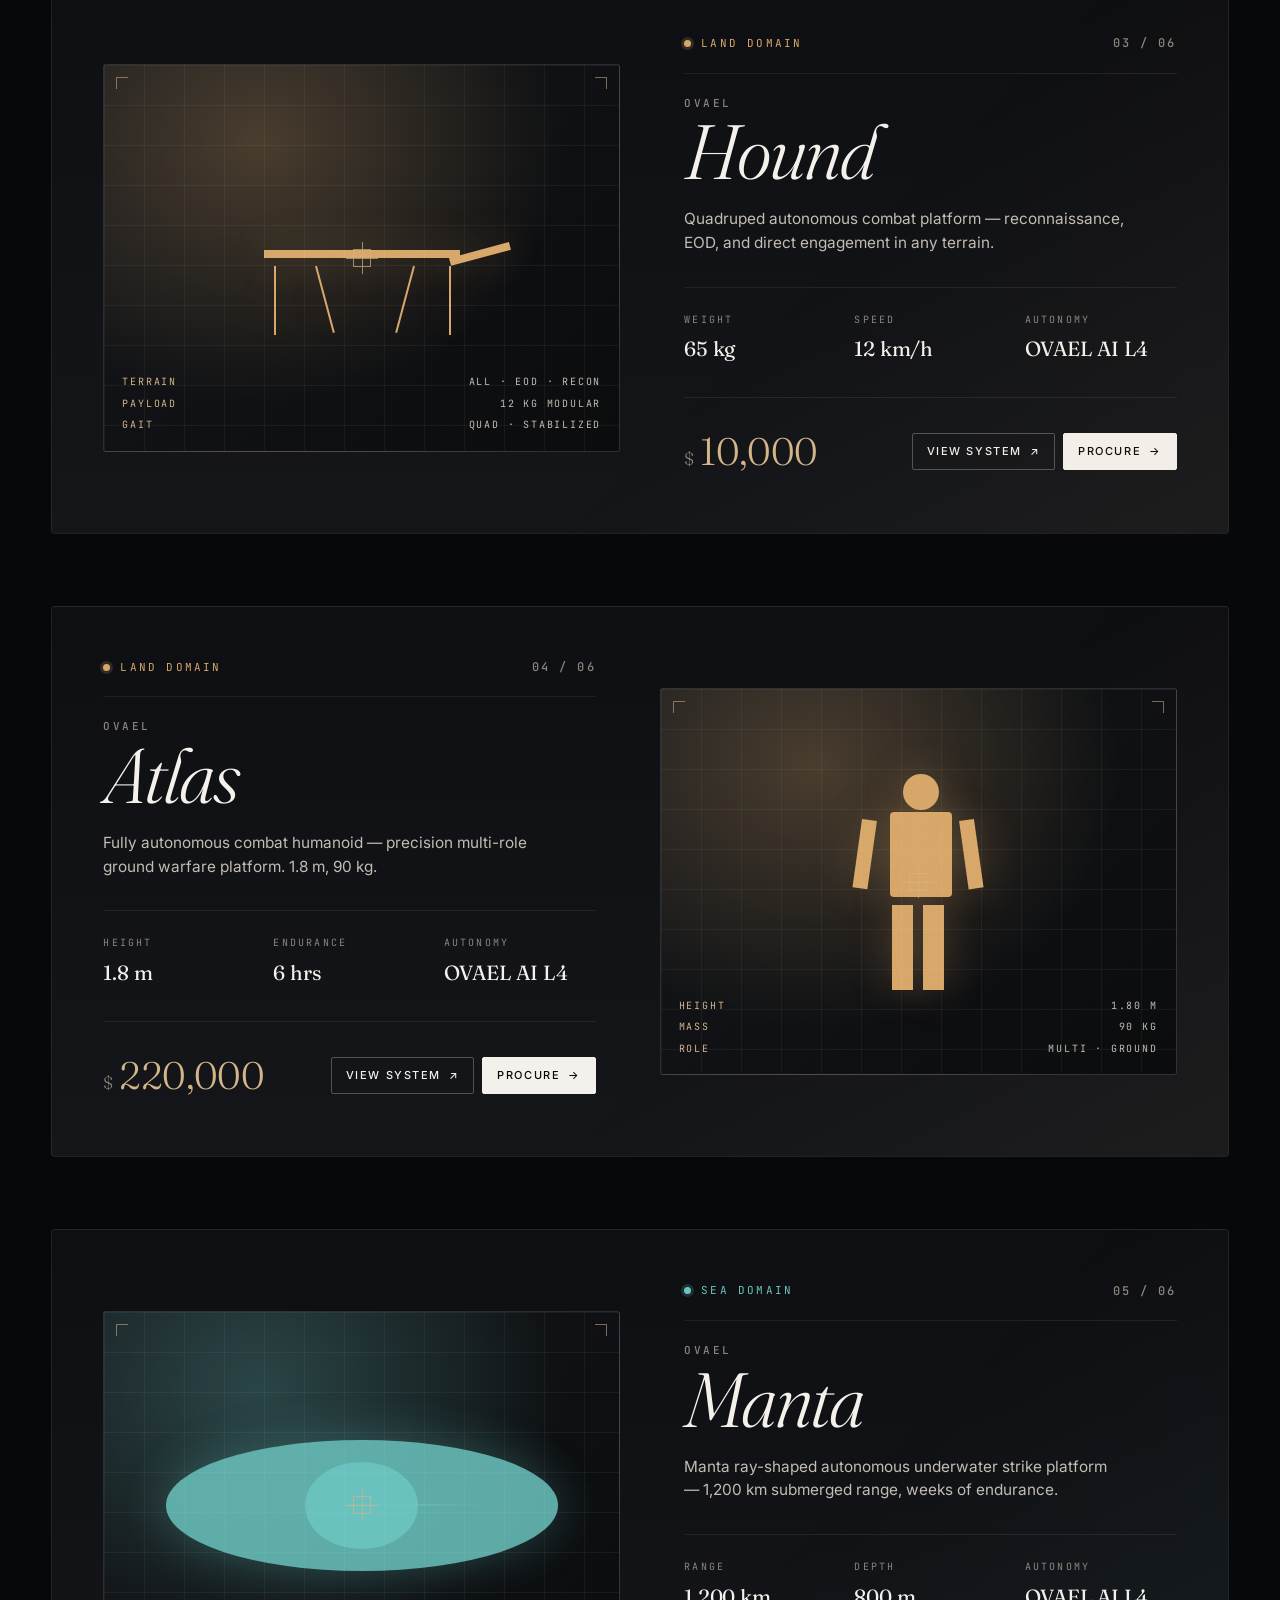
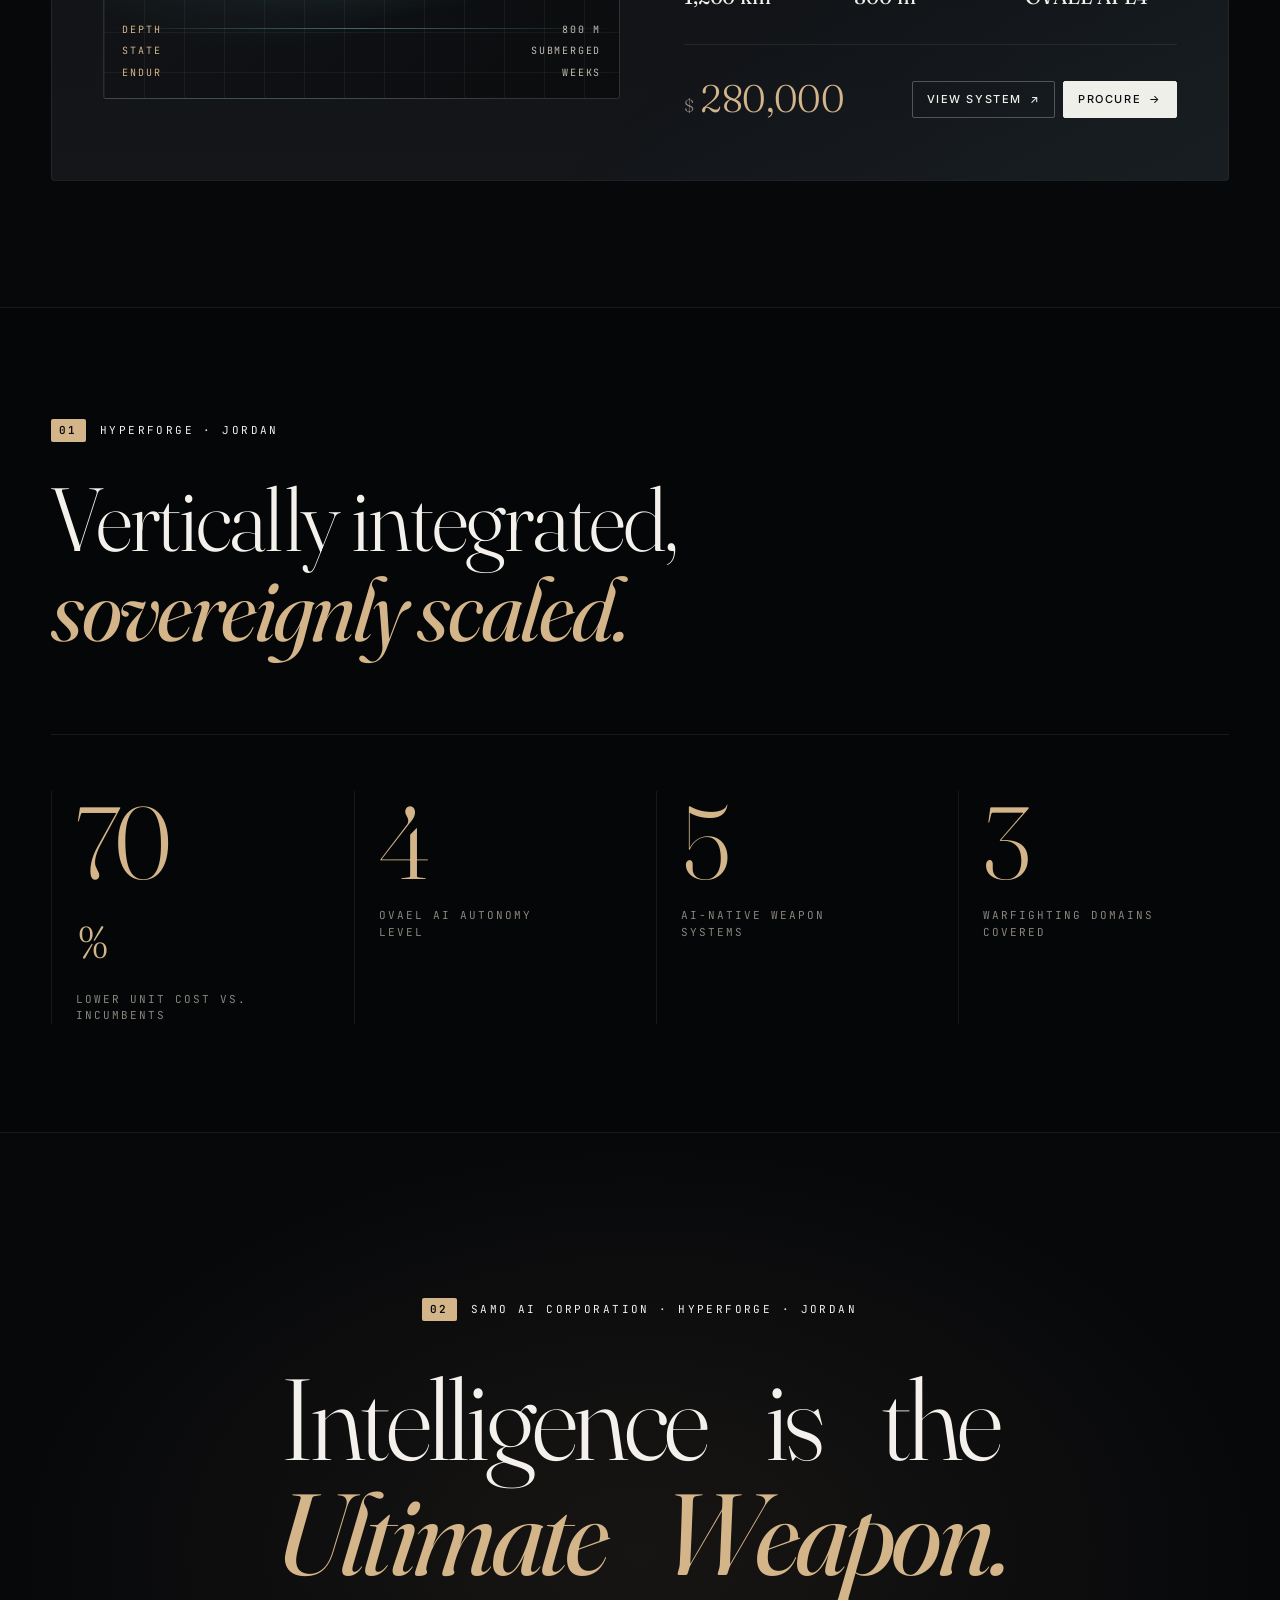
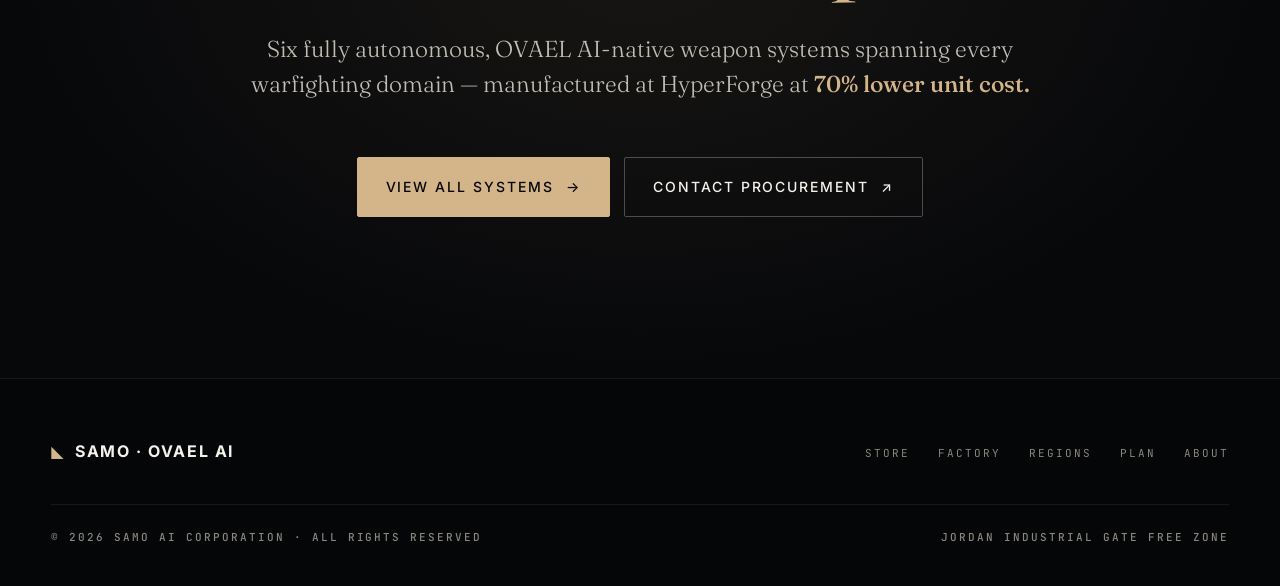
==== commit 84e2e180: "Build SAMO AI website + HyperForge One factory page Replace the legacy "Ovael Studio" site with the " ====
--- a/index.html
+++ b/index.html
@@ -3,225 +3,528 @@
 <head>
   <meta charset="UTF-8" />
   <meta name="viewport" content="width=device-width, initial-scale=1.0" />
-  <title>OVAEL</title>
+  <meta name="description" content="SAMO AI Corporation — the world's first strictly AI-powered weapons company. Six fully autonomous, OVAEL AI-native weapon systems across Air, Land, and Sea." />
+  <meta name="theme-color" content="#07080a" />
+  <title>SAMO AI Corporation — Intelligence is the Ultimate Weapon</title>
   <link rel="preconnect" href="https://fonts.googleapis.com" />
   <link rel="preconnect" href="https://fonts.gstatic.com" crossorigin />
-  <link href="https://fonts.googleapis.com/css2?family=Inter:wght@300;400;500;600&family=Fraunces:opsz,wght@9..144,300;9..144,400;9..144,600;9..144,800&display=swap" rel="stylesheet" />
+  <link href="https://fonts.googleapis.com/css2?family=Inter:wght@300;400;500;600;700&family=Fraunces:opsz,wght@9..144,300;9..144,400;9..144,600;9..144,800&family=JetBrains+Mono:wght@400;500;600&display=swap" rel="stylesheet" />
   <link rel="stylesheet" href="styles.css" />
 </head>
 <body>
   <div class="progress-bar" id="progressBar"></div>
   <div class="cursor-glow" id="cursorGlow"></div>
+  <div class="scanlines" aria-hidden="true"></div>
+
+  <div class="ticker" aria-hidden="false">
+    <div class="ticker-inner">
+      <span class="dot"></span>
+      <span class="mono">JORDAN</span>
+      <span class="sep">/</span>
+      <span class="mono">HYPERFORGE</span>
+      <span class="sep">/</span>
+      <span class="mono">OVAEL AI NATIVE</span>
+      <span class="sep">/</span>
+      <span class="mono">EST. 2024</span>
+      <span class="spacer"></span>
+      <span class="mono live">LIVE · OPS</span>
+    </div>
+  </div>
 
   <nav class="nav">
     <div class="nav-inner">
-      <a href="#" class="nav-logo reveal" data-delay="0">OVAEL</a>
-      <ul class="nav-links">
-        <li class="reveal" data-delay="100"><a href="#essence">Essence</a></li>
-        <li class="reveal" data-delay="150"><a href="#craft">Craft</a></li>
-        <li class="reveal" data-delay="200"><a href="#vision">Vision</a></li>
-        <li class="reveal" data-delay="250"><a href="#contact">Contact</a></li>
+      <a href="#" class="nav-logo">
+        <span class="logo-mark" aria-hidden="true">◣</span>
+        <span class="logo-text">SAMO</span>
+        <span class="logo-sub">/ OVAEL AI</span>
+      </a>
+      <ul class="nav-links" role="menu">
+        <li role="none"><a href="#air" role="menuitem">Air</a></li>
+        <li role="none"><a href="#land" role="menuitem">Land</a></li>
+        <li role="none"><a href="#sea" role="menuitem">Sea</a></li>
+        <li role="none"><a href="factory.html" role="menuitem">Factory</a></li>
+        <li role="none"><a href="#regions" role="menuitem">Regions</a></li>
+        <li role="none"><a href="#plan" role="menuitem">Plan</a></li>
+        <li role="none"><a href="#about" role="menuitem">About</a></li>
+        <li role="none"><a href="#store" role="menuitem">Store</a></li>
       </ul>
+      <a href="#procure" class="nav-cta">
+        <span>Procure Now</span>
+        <span class="cta-arrow" aria-hidden="true">→</span>
+      </a>
     </div>
   </nav>
 
+  <!-- ============== HERO ============== -->
   <section class="hero" id="hero">
     <div class="hero-grid" aria-hidden="true"></div>
+    <div class="hero-frame" aria-hidden="true">
+      <span class="tick tl"></span>
+      <span class="tick tr"></span>
+      <span class="tick bl"></span>
+      <span class="tick br"></span>
+    </div>
+    <div class="hero-orb" aria-hidden="true"></div>
+
     <div class="hero-content">
-      <span class="eyebrow reveal" data-delay="100">— Est. 2026</span>
+      <div class="hero-meta reveal" data-delay="100">
+        <span class="mono">SAMO · AI CORPORATION</span>
+        <span class="sep">·</span>
+        <span class="mono">DOCTRINE 04.01</span>
+        <span class="sep">·</span>
+        <span class="mono">CLEARANCE OPEN</span>
+      </div>
+
       <h1 class="hero-title">
-        <span class="word" data-letter-reveal>O</span>
-        <span class="word" data-letter-reveal>V</span>
-        <span class="word" data-letter-reveal>A</span>
-        <span class="word" data-letter-reveal>E</span>
-        <span class="word" data-letter-reveal>L</span>
+        <span class="line line-1">
+          <span class="word" data-letter-reveal>S</span>
+          <span class="word" data-letter-reveal>A</span>
+          <span class="word" data-letter-reveal>M</span>
+          <span class="word" data-letter-reveal>O</span>
+          <span class="word italic" data-letter-reveal>&nbsp;AI</span>
+        </span>
+        <span class="line line-2">
+          <span class="word" data-letter-reveal>C</span>
+          <span class="word" data-letter-reveal>O</span>
+          <span class="word" data-letter-reveal>R</span>
+          <span class="word" data-letter-reveal>P</span>
+          <span class="word" data-letter-reveal>O</span>
+          <span class="word" data-letter-reveal>R</span>
+          <span class="word" data-letter-reveal>A</span>
+          <span class="word" data-letter-reveal>T</span>
+          <span class="word" data-letter-reveal>I</span>
+          <span class="word" data-letter-reveal>O</span>
+          <span class="word" data-letter-reveal>N</span>
+        </span>
       </h1>
-      <p class="hero-sub reveal" data-delay="900">
-        A studio of quiet precision. Designing the spaces between thought and form.
+
+      <p class="hero-tagline reveal" data-delay="900">
+        Intelligence is the <em>Ultimate Weapon.</em>
       </p>
-      <div class="scroll-indicator reveal" data-delay="1200">
-        <span>Scroll</span>
-        <span class="line"></span>
-      </div>
-    </div>
-    <div class="hero-parallax" data-parallax="0.3"></div>
+
+      <p class="hero-sub reveal" data-delay="1000">
+        The world's first strictly AI-powered weapons company.
+        <span class="hero-sub-em">Powered by OVAEL.</span>
+      </p>
+
+      <div class="hero-cta reveal" data-delay="1100">
+        <a href="#systems" class="btn btn-primary">
+          <span>Explore All Systems</span>
+          <span class="arrow" aria-hidden="true">→</span>
+        </a>
+        <a href="#about" class="btn btn-ghost">
+          <span>About OVAEL AI</span>
+          <span class="arrow" aria-hidden="true">↗</span>
+        </a>
+      </div>
+
+      <div class="hero-foot reveal" data-delay="1200">
+        <div class="scroll-indicator">
+          <span>Scroll</span>
+          <span class="line"></span>
+        </div>
+        <div class="hero-domains">
+          <span class="dom-chip" data-dom="air"><span class="chip-dot"></span>Air</span>
+          <span class="dom-chip" data-dom="land"><span class="chip-dot"></span>Land</span>
+          <span class="dom-chip" data-dom="sea"><span class="chip-dot"></span>Sea</span>
+        </div>
+      </div>
+    </div>
   </section>
 
-  <section class="marquee-section">
-    <div class="marquee" aria-hidden="true">
+  <!-- ============== MARQUEE ============== -->
+  <section class="marquee-section" aria-label="Capabilities">
+    <div class="marquee">
       <div class="marquee-track">
-        <span>Minimal</span><span aria-hidden="true">◦</span>
-        <span>Considered</span><span aria-hidden="true">◦</span>
-        <span>Timeless</span><span aria-hidden="true">◦</span>
-        <span>Precise</span><span aria-hidden="true">◦</span>
-        <span>Minimal</span><span aria-hidden="true">◦</span>
-        <span>Considered</span><span aria-hidden="true">◦</span>
-        <span>Timeless</span><span aria-hidden="true">◦</span>
-        <span>Precise</span><span aria-hidden="true">◦</span>
+        <span>5 AI-Native Systems</span><span class="m-sep" aria-hidden="true">·</span>
+        <span>Air · Land · Sea</span><span class="m-sep" aria-hidden="true">·</span>
+        <span>OVAEL AI Level 4</span><span class="m-sep" aria-hidden="true">·</span>
+        <span>HyperForge · Jordan</span><span class="m-sep" aria-hidden="true">·</span>
+        <span>Export Ready</span><span class="m-sep" aria-hidden="true">·</span>
+        <span>Fully Autonomous</span><span class="m-sep" aria-hidden="true">·</span>
+        <span>70% Lower Unit Cost</span><span class="m-sep" aria-hidden="true">·</span>
+        <span class="italic">Intelligence is the Ultimate Weapon</span><span class="m-sep" aria-hidden="true">·</span>
+        <span>5 AI-Native Systems</span><span class="m-sep" aria-hidden="true">·</span>
+        <span>Air · Land · Sea</span><span class="m-sep" aria-hidden="true">·</span>
+        <span>OVAEL AI Level 4</span><span class="m-sep" aria-hidden="true">·</span>
+        <span>HyperForge · Jordan</span><span class="m-sep" aria-hidden="true">·</span>
+        <span>Export Ready</span><span class="m-sep" aria-hidden="true">·</span>
+        <span>Fully Autonomous</span><span class="m-sep" aria-hidden="true">·</span>
+        <span>70% Lower Unit Cost</span><span class="m-sep" aria-hidden="true">·</span>
+        <span class="italic">Intelligence is the Ultimate Weapon</span><span class="m-sep" aria-hidden="true">·</span>
       </div>
     </div>
   </section>
 
-  <section class="essence" id="essence">
+  <!-- ============== SYSTEMS ============== -->
+  <section class="systems" id="systems">
     <div class="container">
-      <div class="section-header">
-        <span class="eyebrow reveal">01 — Essence</span>
+      <header class="section-header reveal">
+        <span class="eyebrow">
+          <span class="eb-index">00</span>
+          <span class="eb-label">Systems · Full Inventory</span>
+        </span>
+        <h2 class="section-title">
+          Five domains.<br/>
+          <em>One intelligence.</em>
+        </h2>
+        <p class="section-lede">
+          Autonomous platforms engineered to OVAEL AI Level 4 standards and manufactured at
+          HyperForge — our vertically integrated plant in Jordan's Industrial Gate Free Zone.
+        </p>
+      </header>
+
+      <ol class="product-list" role="list">
+        <!-- ========== SUN ========== -->
+        <li class="product" data-dom="air" id="air">
+          <div class="product-visual" aria-hidden="true">
+            <div class="product-art art-sun">
+              <span class="art-ring"></span>
+              <span class="art-ring r2"></span>
+              <span class="art-core"></span>
+              <span class="art-trace"></span>
+            </div>
+            <div class="art-overlay">
+              <div class="hud-row"><span>TGT</span><span>SHAHED · SWARM</span></div>
+              <div class="hud-row"><span>MODE</span><span>INTERCEPT</span></div>
+              <div class="hud-row"><span>ENG</span><span>LOITER → TERMINAL</span></div>
+              <div class="hud-cross"></div>
+            </div>
+          </div>
+          <div class="product-body">
+            <div class="product-head">
+              <div class="product-domain">
+                <span class="chip-dot"></span>
+                <span>Air Domain</span>
+              </div>
+              <span class="product-index mono">01 / 06</span>
+            </div>
+            <h3 class="product-name">
+              <span class="prefix">Ovael</span>
+              <span class="name">Sun</span>
+            </h3>
+            <p class="product-desc">
+              High-speed autonomous air defense interceptor —
+              neutralizes Shahed-type drones and swarms at 25 km.
+            </p>
+            <dl class="spec-grid">
+              <div class="spec"><dt>Range</dt><dd>25 km</dd></div>
+              <div class="spec"><dt>Speed</dt><dd>Mach 1.2</dd></div>
+              <div class="spec"><dt>Autonomy</dt><dd>OVAEL AI L4</dd></div>
+            </dl>
+            <div class="product-foot">
+              <span class="price">
+                <span class="currency">$</span>
+                <span class="amount">1,000</span>
+              </span>
+              <div class="product-actions">
+                <a href="#" class="btn btn-ghost btn-sm"><span>View System</span><span class="arrow">↗</span></a>
+                <a href="#procure" class="btn btn-solid btn-sm"><span>Procure</span><span class="arrow">→</span></a>
+              </div>
+            </div>
+          </div>
+        </li>
+
+        <!-- ========== SHADE ========== -->
+        <li class="product" data-dom="air">
+          <div class="product-visual" aria-hidden="true">
+            <div class="product-art art-shade">
+              <span class="delta d1"></span>
+              <span class="delta d2"></span>
+              <span class="delta d3"></span>
+            </div>
+            <div class="art-overlay">
+              <div class="hud-row"><span>PROFILE</span><span>LOITER STRIKE</span></div>
+              <div class="hud-row"><span>ENDURANCE</span><span>08:00:00</span></div>
+              <div class="hud-row"><span>RANGE</span><span>2,000+ KM</span></div>
+              <div class="hud-cross"></div>
+            </div>
+          </div>
+          <div class="product-body">
+            <div class="product-head">
+              <div class="product-domain">
+                <span class="chip-dot"></span>
+                <span>Air Domain</span>
+              </div>
+              <span class="product-index mono">02 / 06</span>
+            </div>
+            <h3 class="product-name">
+              <span class="prefix">Ovael</span>
+              <span class="name">Shade</span>
+            </h3>
+            <p class="product-desc">
+              Autonomous loitering strike munition — precision saturation attack
+              at mass-producible cost.
+            </p>
+            <dl class="spec-grid">
+              <div class="spec"><dt>Range</dt><dd>2,000+ km</dd></div>
+              <div class="spec"><dt>Endurance</dt><dd>8 hrs</dd></div>
+              <div class="spec"><dt>Autonomy</dt><dd>OVAEL AI L4</dd></div>
+            </dl>
+            <div class="product-foot">
+              <span class="price">
+                <span class="currency">$</span>
+                <span class="amount">32,000</span>
+              </span>
+              <div class="product-actions">
+                <a href="#" class="btn btn-ghost btn-sm"><span>View System</span><span class="arrow">↗</span></a>
+                <a href="#procure" class="btn btn-solid btn-sm"><span>Procure</span><span class="arrow">→</span></a>
+              </div>
+            </div>
+          </div>
+        </li>
+
+        <!-- ========== HOUND ========== -->
+        <li class="product" data-dom="land" id="land">
+          <div class="product-visual" aria-hidden="true">
+            <div class="product-art art-hound">
+              <span class="quad q1"></span>
+              <span class="quad q2"></span>
+              <span class="quad q3"></span>
+              <span class="quad q4"></span>
+              <span class="quad body"></span>
+              <span class="quad head"></span>
+            </div>
+            <div class="art-overlay">
+              <div class="hud-row"><span>TERRAIN</span><span>ALL · EOD · RECON</span></div>
+              <div class="hud-row"><span>PAYLOAD</span><span>12 KG MODULAR</span></div>
+              <div class="hud-row"><span>GAIT</span><span>QUAD · STABILIZED</span></div>
+              <div class="hud-cross"></div>
+            </div>
+          </div>
+          <div class="product-body">
+            <div class="product-head">
+              <div class="product-domain">
+                <span class="chip-dot"></span>
+                <span>Land Domain</span>
+              </div>
+              <span class="product-index mono">03 / 06</span>
+            </div>
+            <h3 class="product-name">
+              <span class="prefix">Ovael</span>
+              <span class="name">Hound</span>
+            </h3>
+            <p class="product-desc">
+              Quadruped autonomous combat platform — reconnaissance, EOD,
+              and direct engagement in any terrain.
+            </p>
+            <dl class="spec-grid">
+              <div class="spec"><dt>Weight</dt><dd>65 kg</dd></div>
+              <div class="spec"><dt>Speed</dt><dd>12 km/h</dd></div>
+              <div class="spec"><dt>Autonomy</dt><dd>OVAEL AI L4</dd></div>
+            </dl>
+            <div class="product-foot">
+              <span class="price">
+                <span class="currency">$</span>
+                <span class="amount">10,000</span>
+              </span>
+              <div class="product-actions">
+                <a href="#" class="btn btn-ghost btn-sm"><span>View System</span><span class="arrow">↗</span></a>
+                <a href="#procure" class="btn btn-solid btn-sm"><span>Procure</span><span class="arrow">→</span></a>
+              </div>
+            </div>
+          </div>
+        </li>
+
+        <!-- ========== ATLAS ========== -->
+        <li class="product" data-dom="land">
+          <div class="product-visual" aria-hidden="true">
+            <div class="product-art art-atlas">
+              <span class="atl head"></span>
+              <span class="atl torso"></span>
+              <span class="atl arm-l"></span>
+              <span class="atl arm-r"></span>
+              <span class="atl leg-l"></span>
+              <span class="atl leg-r"></span>
+            </div>
+            <div class="art-overlay">
+              <div class="hud-row"><span>HEIGHT</span><span>1.80 M</span></div>
+              <div class="hud-row"><span>MASS</span><span>90 KG</span></div>
+              <div class="hud-row"><span>ROLE</span><span>MULTI · GROUND</span></div>
+              <div class="hud-cross"></div>
+            </div>
+          </div>
+          <div class="product-body">
+            <div class="product-head">
+              <div class="product-domain">
+                <span class="chip-dot"></span>
+                <span>Land Domain</span>
+              </div>
+              <span class="product-index mono">04 / 06</span>
+            </div>
+            <h3 class="product-name">
+              <span class="prefix">Ovael</span>
+              <span class="name">Atlas</span>
+            </h3>
+            <p class="product-desc">
+              Fully autonomous combat humanoid — precision multi-role ground
+              warfare platform. 1.8 m, 90 kg.
+            </p>
+            <dl class="spec-grid">
+              <div class="spec"><dt>Height</dt><dd>1.8 m</dd></div>
+              <div class="spec"><dt>Endurance</dt><dd>6 hrs</dd></div>
+              <div class="spec"><dt>Autonomy</dt><dd>OVAEL AI L4</dd></div>
+            </dl>
+            <div class="product-foot">
+              <span class="price">
+                <span class="currency">$</span>
+                <span class="amount">220,000</span>
+              </span>
+              <div class="product-actions">
+                <a href="#" class="btn btn-ghost btn-sm"><span>View System</span><span class="arrow">↗</span></a>
+                <a href="#procure" class="btn btn-solid btn-sm"><span>Procure</span><span class="arrow">→</span></a>
+              </div>
+            </div>
+          </div>
+        </li>
+
+        <!-- ========== MANTA ========== -->
+        <li class="product" data-dom="sea" id="sea">
+          <div class="product-visual" aria-hidden="true">
+            <div class="product-art art-manta">
+              <span class="manta-wing"></span>
+              <span class="manta-body"></span>
+              <span class="manta-tail"></span>
+              <span class="manta-wake"></span>
+            </div>
+            <div class="art-overlay">
+              <div class="hud-row"><span>DEPTH</span><span>800 M</span></div>
+              <div class="hud-row"><span>STATE</span><span>SUBMERGED</span></div>
+              <div class="hud-row"><span>ENDUR</span><span>WEEKS</span></div>
+              <div class="hud-cross"></div>
+            </div>
+          </div>
+          <div class="product-body">
+            <div class="product-head">
+              <div class="product-domain">
+                <span class="chip-dot"></span>
+                <span>Sea Domain</span>
+              </div>
+              <span class="product-index mono">05 / 06</span>
+            </div>
+            <h3 class="product-name">
+              <span class="prefix">Ovael</span>
+              <span class="name">Manta</span>
+            </h3>
+            <p class="product-desc">
+              Manta ray-shaped autonomous underwater strike platform —
+              1,200 km submerged range, weeks of endurance.
+            </p>
+            <dl class="spec-grid">
+              <div class="spec"><dt>Range</dt><dd>1,200 km</dd></div>
+              <div class="spec"><dt>Depth</dt><dd>800 m</dd></div>
+              <div class="spec"><dt>Autonomy</dt><dd>OVAEL AI L4</dd></div>
+            </dl>
+            <div class="product-foot">
+              <span class="price">
+                <span class="currency">$</span>
+                <span class="amount">280,000</span>
+              </span>
+              <div class="product-actions">
+                <a href="#" class="btn btn-ghost btn-sm"><span>View System</span><span class="arrow">↗</span></a>
+                <a href="#procure" class="btn btn-solid btn-sm"><span>Procure</span><span class="arrow">→</span></a>
+              </div>
+            </div>
+          </div>
+        </li>
+      </ol>
+    </div>
+  </section>
+
+  <!-- ============== STATS ============== -->
+  <section class="stats" id="factory">
+    <div class="container">
+      <header class="section-header">
+        <span class="eyebrow reveal">
+          <span class="eb-index">01</span>
+          <span class="eb-label">HyperForge · Jordan</span>
+        </span>
         <h2 class="section-title reveal" data-delay="100">
-          Form follows <em>silence</em>.
+          Vertically integrated,<br/>
+          <em>sovereignly scaled.</em>
         </h2>
-      </div>
-      <div class="essence-body">
-        <p class="large-text reveal" data-delay="200">
-          We believe restraint is a discipline. Every curve, every interval, every pause is a decision — measured against the weight of what could be removed instead.
-        </p>
-        <div class="essence-grid">
-          <div class="essence-card reveal" data-delay="200">
-            <span class="card-num">Ⅰ</span>
-            <h3>Intention</h3>
-            <p>Nothing is decorative. Every element exists because the work demanded it.</p>
-          </div>
-          <div class="essence-card reveal" data-delay="350">
-            <span class="card-num">Ⅱ</span>
-            <h3>Material</h3>
-            <p>We study the grain of our medium — digital or physical — and let it speak.</p>
-          </div>
-          <div class="essence-card reveal" data-delay="500">
-            <span class="card-num">Ⅲ</span>
-            <h3>Time</h3>
-            <p>Objects outlast their moment. We design for the decade after the launch.</p>
-          </div>
-        </div>
-      </div>
-    </div>
-  </section>
-
-  <section class="pinned-section" id="craft">
-    <div class="pinned-wrapper">
-      <div class="pinned-visual">
-        <div class="orb" data-rotate></div>
-        <div class="orb-line" data-rotate-reverse></div>
-      </div>
-      <div class="pinned-panels">
-        <div class="panel">
-          <span class="eyebrow">02 — Craft</span>
-          <h2>Studies in stillness.</h2>
-          <p>A slower rhythm. Forms that hold their breath.</p>
-        </div>
-        <div class="panel">
-          <span class="eyebrow">02.1</span>
-          <h2>Identity.</h2>
-          <p>Marks that carry meaning across scale, surface, and century.</p>
-        </div>
-        <div class="panel">
-          <span class="eyebrow">02.2</span>
-          <h2>Interface.</h2>
-          <p>Screens that feel like paper — weightless, considered, quiet.</p>
-        </div>
-        <div class="panel">
-          <span class="eyebrow">02.3</span>
-          <h2>Object.</h2>
-          <p>Things held in the hand. Pieces that improve with use.</p>
-        </div>
-      </div>
-    </div>
-  </section>
-
-  <section class="gallery" id="gallery">
-    <div class="container">
-      <h2 class="section-title reveal">Selected works</h2>
-      <div class="gallery-grid">
-        <figure class="gallery-item reveal" data-delay="0">
-          <div class="gallery-img" data-hue="12"></div>
-          <figcaption>Astra — Identity system · 2024</figcaption>
-        </figure>
-        <figure class="gallery-item reveal" data-delay="120">
-          <div class="gallery-img" data-hue="220"></div>
-          <figcaption>Meridian — Editorial · 2024</figcaption>
-        </figure>
-        <figure class="gallery-item reveal" data-delay="240">
-          <div class="gallery-img" data-hue="45"></div>
-          <figcaption>Noto Hall — Wayfinding · 2025</figcaption>
-        </figure>
-        <figure class="gallery-item reveal" data-delay="360">
-          <div class="gallery-img" data-hue="160"></div>
-          <figcaption>Halcyon — Product · 2025</figcaption>
-        </figure>
-      </div>
-    </div>
-  </section>
-
-  <section class="vision" id="vision">
-    <div class="container">
-      <div class="vision-stack">
-        <span class="eyebrow reveal">03 — Vision</span>
-        <p class="huge-text">
-          <span data-split-word>Design</span>
-          <span data-split-word>is</span>
-          <span data-split-word>the</span>
-          <span data-split-word>quiet</span>
-          <span data-split-word>rearrangement</span>
-          <span data-split-word>of</span>
-          <span data-split-word>attention.</span>
-        </p>
-        <div class="vision-meta reveal" data-delay="200">
-          <span>— A note from the studio</span>
-        </div>
-      </div>
-    </div>
-  </section>
-
-  <section class="numbers">
-    <div class="container">
-      <div class="numbers-grid">
+      </header>
+      <div class="stats-grid">
         <div class="stat reveal">
-          <span class="stat-num" data-count="42">0</span>
-          <span class="stat-label">Projects realised</span>
+          <span class="stat-num" data-count="70">0</span>
+          <span class="stat-unit">%</span>
+          <span class="stat-label">Lower unit cost vs. incumbents</span>
         </div>
         <div class="stat reveal" data-delay="120">
-          <span class="stat-num" data-count="18">0</span>
-          <span class="stat-label">Cities touched</span>
+          <span class="stat-num" data-count="4">0</span>
+          <span class="stat-label">OVAEL AI Autonomy Level</span>
         </div>
         <div class="stat reveal" data-delay="240">
-          <span class="stat-num" data-count="7">0</span>
-          <span class="stat-label">Years of practice</span>
+          <span class="stat-num" data-count="5">0</span>
+          <span class="stat-label">AI-native weapon systems</span>
         </div>
         <div class="stat reveal" data-delay="360">
-          <span class="stat-num" data-count="1">0</span>
-          <span class="stat-label">Unifying principle</span>
+          <span class="stat-num" data-count="3">0</span>
+          <span class="stat-label">Warfighting domains covered</span>
         </div>
       </div>
     </div>
   </section>
 
-  <section class="contact" id="contact">
+  <!-- ============== FINAL CTA ============== -->
+  <section class="cta" id="procure">
+    <div class="container cta-inner">
+      <span class="eyebrow reveal">
+        <span class="eb-index">02</span>
+        <span class="eb-label">SAMO AI Corporation · HyperForge · Jordan</span>
+      </span>
+      <h2 class="cta-title">
+        <span data-letter-reveal>I</span><span data-letter-reveal>n</span><span data-letter-reveal>t</span><span data-letter-reveal>e</span><span data-letter-reveal>l</span><span data-letter-reveal>l</span><span data-letter-reveal>i</span><span data-letter-reveal>g</span><span data-letter-reveal>e</span><span data-letter-reveal>n</span><span data-letter-reveal>c</span><span data-letter-reveal>e</span>
+        <span class="space">&nbsp;</span>
+        <span data-letter-reveal>i</span><span data-letter-reveal>s</span>
+        <span class="space">&nbsp;</span>
+        <span data-letter-reveal>t</span><span data-letter-reveal>h</span><span data-letter-reveal>e</span>
+        <br/>
+        <span class="italic">
+          <span data-letter-reveal>U</span><span data-letter-reveal>l</span><span data-letter-reveal>t</span><span data-letter-reveal>i</span><span data-letter-reveal>m</span><span data-letter-reveal>a</span><span data-letter-reveal>t</span><span data-letter-reveal>e</span>
+          <span class="space">&nbsp;</span>
+          <span data-letter-reveal>W</span><span data-letter-reveal>e</span><span data-letter-reveal>a</span><span data-letter-reveal>p</span><span data-letter-reveal>o</span><span data-letter-reveal>n</span><span data-letter-reveal>.</span>
+        </span>
+      </h2>
+      <p class="cta-lede reveal" data-delay="300">
+        Six fully autonomous, OVAEL AI-native weapon systems spanning every
+        warfighting domain — manufactured at HyperForge at
+        <strong>70% lower unit cost.</strong>
+      </p>
+      <div class="cta-actions reveal" data-delay="400">
+        <a href="#systems" class="btn btn-primary btn-lg">
+          <span>View All Systems</span>
+          <span class="arrow">→</span>
+        </a>
+        <a href="mailto:procurement@samo.ai" class="btn btn-ghost btn-lg">
+          <span>Contact Procurement</span>
+          <span class="arrow">↗</span>
+        </a>
+      </div>
+    </div>
+  </section>
+
+  <!-- ============== FOOTER ============== -->
+  <footer class="footer" id="about">
     <div class="container">
-      <p class="eyebrow reveal">04 — Contact</p>
-      <h2 class="contact-title">
-        <span data-letter-reveal>L</span>
-        <span data-letter-reveal>e</span>
-        <span data-letter-reveal>t</span>
-        <span class="space">&nbsp;</span>
-        <span data-letter-reveal>u</span>
-        <span data-letter-reveal>s</span>
-        <span class="space">&nbsp;</span>
-        <span data-letter-reveal>b</span>
-        <span data-letter-reveal>e</span>
-        <span data-letter-reveal>g</span>
-        <span data-letter-reveal>i</span>
-        <span data-letter-reveal>n</span>
-        <span data-letter-reveal>.</span>
-      </h2>
-      <a href="mailto:studio@ovael.com" class="contact-link reveal" data-delay="300">
-        studio@ovael.com
-        <span class="arrow">→</span>
-      </a>
-    </div>
-  </section>
-
-  <footer class="footer">
-    <div class="container footer-inner">
-      <span>© 2026 Ovael Studio</span>
-      <span>Designed in quiet.</span>
+      <div class="footer-top">
+        <a href="#" class="footer-logo">
+          <span class="logo-mark" aria-hidden="true">◣</span>
+          <span>SAMO · OVAEL AI</span>
+        </a>
+        <ul class="footer-links">
+          <li><a href="#store">Store</a></li>
+          <li><a href="factory.html">Factory</a></li>
+          <li><a href="#regions">Regions</a></li>
+          <li><a href="#plan">Plan</a></li>
+          <li><a href="#about">About</a></li>
+        </ul>
+      </div>
+      <div class="footer-rule"></div>
+      <div class="footer-bottom">
+        <span class="mono">© 2026 SAMO AI Corporation · All Rights Reserved</span>
+        <span class="mono">Jordan Industrial Gate Free Zone</span>
+      </div>
     </div>
   </footer>
 
--- a/styles.css
+++ b/styles.css
@@ -1,25 +1,38 @@
+/* ============================================================
+   SAMO · OVAEL AI — DARK TACTICAL DESIGN SYSTEM
+   ============================================================ */
+
 :root {
-  --bg: #f4f1ec;
-  --bg-deep: #eae6df;
-  --ink: #1a1a1a;
-  --ink-soft: #4a4743;
-  --muted: #8a8680;
-  --accent: #b35c2e;
-  --line: rgba(26, 26, 26, 0.12);
+  --bg: #07080a;
+  --bg-deep: #050608;
+  --panel: #0e0f12;
+  --panel-soft: #14161a;
+  --ink: #f4f1ec;
+  --ink-soft: #c2bdb4;
+  --ink-mid: #8a857d;
+  --muted: #5b574f;
+  --accent: #d4b58a;
+  --accent-bright: #efc99a;
+  --accent-2: #c08a4c;
+  --line: rgba(244, 241, 236, 0.08);
+  --line-mid: rgba(244, 241, 236, 0.14);
+  --line-strong: rgba(244, 241, 236, 0.28);
+
+  --dom-air: #88c9ff;
+  --dom-land: #d8a86a;
+  --dom-sea: #6bc5c0;
+
   --serif: "Fraunces", "Times New Roman", serif;
   --sans: "Inter", system-ui, -apple-system, sans-serif;
+  --mono: "JetBrains Mono", ui-monospace, "SF Mono", Menlo, monospace;
+
   --ease: cubic-bezier(0.22, 1, 0.36, 1);
-}
-
-* {
-  margin: 0;
-  padding: 0;
-  box-sizing: border-box;
-}
-
-html {
-  scroll-behavior: smooth;
-}
+  --ease-quick: cubic-bezier(0.4, 0, 0.2, 1);
+}
+
+*, *::before, *::after { margin: 0; padding: 0; box-sizing: border-box; }
+
+html { scroll-behavior: smooth; }
 
 body {
   background: var(--bg);
@@ -32,100 +45,79 @@
   text-rendering: optimizeLegibility;
 }
 
+::selection { background: var(--accent); color: var(--bg); }
+
 .container {
-  max-width: 1280px;
+  max-width: 1440px;
   margin: 0 auto;
-  padding: 0 clamp(24px, 5vw, 80px);
-}
-
-/* ---------- Progress Bar ---------- */
+  padding: 0 clamp(20px, 4vw, 64px);
+}
+
+a { color: inherit; text-decoration: none; }
+ul, ol { list-style: none; }
+
+/* ---------- Background texture ---------- */
+body::before {
+  content: "";
+  position: fixed;
+  inset: 0;
+  background:
+    radial-gradient(ellipse at 80% -10%, rgba(212, 181, 138, 0.08), transparent 50%),
+    radial-gradient(ellipse at -10% 110%, rgba(192, 138, 76, 0.06), transparent 60%);
+  pointer-events: none;
+  z-index: 0;
+}
+
+/* ---------- Scanlines (very subtle) ---------- */
+.scanlines {
+  position: fixed;
+  inset: 0;
+  background-image: repeating-linear-gradient(
+    0deg,
+    transparent 0,
+    transparent 2px,
+    rgba(255, 255, 255, 0.012) 2px,
+    rgba(255, 255, 255, 0.012) 3px
+  );
+  pointer-events: none;
+  z-index: 1000;
+  mix-blend-mode: overlay;
+}
+
+/* ---------- Progress bar ---------- */
 .progress-bar {
   position: fixed;
-  top: 0;
-  left: 0;
-  height: 2px;
-  width: 0%;
-  background: var(--ink);
-  z-index: 1000;
+  top: 0; left: 0;
+  height: 2px; width: 0%;
+  background: var(--accent);
+  z-index: 1100;
   transition: width 0.08s linear;
 }
 
 /* ---------- Cursor glow ---------- */
 .cursor-glow {
   position: fixed;
-  top: 0;
-  left: 0;
-  width: 420px;
-  height: 420px;
+  top: 0; left: 0;
+  width: 520px; height: 520px;
   border-radius: 50%;
-  background: radial-gradient(circle, rgba(179, 92, 46, 0.18), transparent 70%);
+  background: radial-gradient(circle, rgba(212, 181, 138, 0.12), transparent 70%);
   transform: translate(-50%, -50%);
   pointer-events: none;
   z-index: 1;
-  mix-blend-mode: multiply;
+  opacity: 0;
   transition: opacity 0.4s ease;
-  opacity: 0;
-}
-@media (hover: hover) {
-  .cursor-glow { opacity: 1; }
-}
-
-/* ---------- Nav ---------- */
-.nav {
-  position: fixed;
-  top: 0;
-  left: 0;
-  width: 100%;
-  padding: 24px 0;
-  z-index: 100;
-  mix-blend-mode: difference;
-}
-.nav-inner {
-  display: flex;
-  align-items: center;
-  justify-content: space-between;
-  max-width: 1280px;
-  margin: 0 auto;
-  padding: 0 clamp(24px, 5vw, 80px);
-  color: #eae6df;
-}
-.nav-logo {
-  font-family: var(--serif);
-  font-weight: 600;
-  font-size: 20px;
-  letter-spacing: 0.12em;
-  color: inherit;
-  text-decoration: none;
-}
-.nav-links {
-  list-style: none;
-  display: flex;
-  gap: 32px;
-}
-.nav-links a {
-  font-size: 13px;
-  letter-spacing: 0.08em;
-  text-transform: uppercase;
-  color: inherit;
-  text-decoration: none;
-  transition: opacity 0.3s ease;
-  opacity: 0.7;
-}
-.nav-links a:hover { opacity: 1; }
-@media (max-width: 720px) {
-  .nav-links { display: none; }
-}
+  mix-blend-mode: screen;
+}
+@media (hover: hover) { .cursor-glow { opacity: 1; } }
 
 /* ---------- Reveal primitives ---------- */
 .reveal {
   opacity: 0;
-  transform: translateY(24px);
+  transform: translateY(28px);
   transition: opacity 1s var(--ease), transform 1s var(--ease);
-}
-.reveal.is-visible {
-  opacity: 1;
-  transform: translateY(0);
-}
+  will-change: opacity, transform;
+}
+.reveal.is-visible { opacity: 1; transform: translateY(0); }
 
 [data-letter-reveal] {
   display: inline-block;
@@ -133,29 +125,219 @@
   transform: translateY(60%);
   transition: opacity 0.9s var(--ease), transform 0.9s var(--ease);
 }
-[data-letter-reveal].is-visible {
-  opacity: 1;
-  transform: translateY(0);
-}
+[data-letter-reveal].is-visible { opacity: 1; transform: translateY(0); }
 
 [data-split-word] {
   display: inline-block;
-  opacity: 0.12;
+  opacity: 0.18;
   transition: opacity 0.6s ease;
   margin-right: 0.25em;
 }
-[data-split-word].is-visible {
-  opacity: 1;
-}
+[data-split-word].is-visible { opacity: 1; }
+
+/* ---------- Mono helper ---------- */
+.mono {
+  font-family: var(--mono);
+  font-weight: 500;
+  font-size: 11px;
+  letter-spacing: 0.18em;
+  text-transform: uppercase;
+}
+
+/* ---------- Ticker ---------- */
+.ticker {
+  position: relative;
+  z-index: 90;
+  border-bottom: 1px solid var(--line);
+  background: var(--bg-deep);
+}
+.ticker-inner {
+  max-width: 1440px;
+  margin: 0 auto;
+  padding: 10px clamp(20px, 4vw, 64px);
+  display: flex;
+  align-items: center;
+  gap: 14px;
+  font-size: 11px;
+  color: var(--ink-mid);
+  font-family: var(--mono);
+  letter-spacing: 0.18em;
+  text-transform: uppercase;
+}
+.ticker .dot {
+  width: 6px; height: 6px;
+  background: var(--accent);
+  border-radius: 50%;
+  box-shadow: 0 0 0 4px rgba(212, 181, 138, 0.18);
+  animation: pulse 1.8s ease-in-out infinite;
+}
+@keyframes pulse {
+  0%, 100% { opacity: 0.6; box-shadow: 0 0 0 4px rgba(212, 181, 138, 0.10); }
+  50% { opacity: 1; box-shadow: 0 0 0 8px rgba(212, 181, 138, 0.18); }
+}
+.ticker .sep { color: var(--muted); }
+.ticker .spacer { flex: 1; }
+.ticker .live { color: var(--accent); }
+
+/* ---------- Nav ---------- */
+.nav {
+  position: sticky;
+  top: 0;
+  z-index: 80;
+  background: rgba(7, 8, 10, 0.78);
+  backdrop-filter: blur(14px) saturate(140%);
+  -webkit-backdrop-filter: blur(14px) saturate(140%);
+  border-bottom: 1px solid var(--line);
+}
+.nav-inner {
+  max-width: 1440px;
+  margin: 0 auto;
+  padding: 18px clamp(20px, 4vw, 64px);
+  display: flex;
+  align-items: center;
+  gap: 32px;
+}
+.nav-logo {
+  display: inline-flex;
+  align-items: baseline;
+  gap: 10px;
+  font-weight: 700;
+  letter-spacing: 0.08em;
+}
+.nav-logo .logo-mark {
+  color: var(--accent);
+  font-size: 18px;
+  transform: translateY(2px);
+}
+.nav-logo .logo-text {
+  font-size: 18px;
+  letter-spacing: 0.18em;
+}
+.nav-logo .logo-sub {
+  font-family: var(--mono);
+  font-size: 11px;
+  color: var(--ink-mid);
+  letter-spacing: 0.16em;
+}
+.nav-links {
+  display: flex;
+  gap: 28px;
+  margin-left: auto;
+}
+.nav-links a {
+  font-size: 12px;
+  letter-spacing: 0.14em;
+  text-transform: uppercase;
+  color: var(--ink-mid);
+  transition: color 0.3s ease;
+  position: relative;
+  padding: 4px 0;
+}
+.nav-links a:hover { color: var(--ink); }
+.nav-links a::after {
+  content: "";
+  position: absolute;
+  left: 0; bottom: -2px;
+  width: 0; height: 1px;
+  background: var(--accent);
+  transition: width 0.4s var(--ease);
+}
+.nav-links a:hover::after { width: 100%; }
+.nav-cta {
+  display: inline-flex;
+  align-items: center;
+  gap: 10px;
+  padding: 10px 18px;
+  background: var(--accent);
+  color: var(--bg);
+  font-weight: 600;
+  font-size: 12px;
+  letter-spacing: 0.16em;
+  text-transform: uppercase;
+  border-radius: 2px;
+  transition: background 0.25s ease, transform 0.25s ease;
+}
+.nav-cta:hover {
+  background: var(--accent-bright);
+  transform: translateX(2px);
+}
+@media (max-width: 960px) {
+  .nav-links { display: none; }
+}
+
+/* ---------- Buttons ---------- */
+.btn {
+  display: inline-flex;
+  align-items: center;
+  gap: 12px;
+  padding: 14px 22px;
+  font-size: 13px;
+  letter-spacing: 0.14em;
+  text-transform: uppercase;
+  font-weight: 500;
+  border: 1px solid transparent;
+  border-radius: 2px;
+  transition: background 0.3s ease, color 0.3s ease, border-color 0.3s ease, gap 0.3s var(--ease), transform 0.3s ease;
+  cursor: pointer;
+  font-family: var(--sans);
+}
+.btn .arrow { transition: transform 0.3s var(--ease); }
+.btn:hover { gap: 18px; }
+.btn:hover .arrow { transform: translateX(4px); }
+
+.btn-primary {
+  background: var(--accent);
+  color: var(--bg);
+  border-color: var(--accent);
+}
+.btn-primary:hover { background: var(--accent-bright); border-color: var(--accent-bright); }
+.btn-ghost {
+  background: transparent;
+  color: var(--ink);
+  border-color: var(--line-strong);
+}
+.btn-ghost:hover { border-color: var(--accent); color: var(--accent); }
+.btn-solid {
+  background: var(--ink);
+  color: var(--bg);
+  border-color: var(--ink);
+}
+.btn-solid:hover { background: var(--accent); border-color: var(--accent); }
+.btn-sm { padding: 9px 14px; font-size: 11px; gap: 8px; }
+.btn-lg { padding: 18px 28px; font-size: 14px; }
+
+/* ---------- Eyebrow ---------- */
+.eyebrow {
+  display: inline-flex;
+  align-items: center;
+  gap: 14px;
+  font-family: var(--mono);
+  font-size: 11px;
+  letter-spacing: 0.22em;
+  text-transform: uppercase;
+  color: var(--ink-mid);
+  margin-bottom: 32px;
+}
+.eyebrow .eb-index {
+  display: inline-flex;
+  align-items: center;
+  justify-content: center;
+  min-width: 28px;
+  padding: 3px 8px;
+  background: var(--accent);
+  color: var(--bg);
+  font-weight: 600;
+  border-radius: 2px;
+}
+.eyebrow .eb-label { color: var(--ink); }
 
 /* ---------- Hero ---------- */
 .hero {
   position: relative;
   min-height: 100vh;
-  display: flex;
-  align-items: center;
-  padding: 160px 0 80px;
+  padding: clamp(40px, 8vh, 100px) 0 clamp(40px, 8vh, 80px);
   overflow: hidden;
+  isolation: isolate;
 }
 .hero-grid {
   position: absolute;
@@ -163,78 +345,144 @@
   background-image:
     linear-gradient(var(--line) 1px, transparent 1px),
     linear-gradient(90deg, var(--line) 1px, transparent 1px);
-  background-size: 80px 80px;
-  mask-image: radial-gradient(ellipse at center, black 30%, transparent 80%);
+  background-size: 96px 96px;
+  mask-image: radial-gradient(ellipse at 50% 40%, black 30%, transparent 78%);
+  -webkit-mask-image: radial-gradient(ellipse at 50% 40%, black 30%, transparent 78%);
   opacity: 0.7;
   pointer-events: none;
-}
-.hero-parallax {
-  position: absolute;
-  right: -10%;
-  top: 10%;
-  width: 60vw;
-  height: 60vw;
-  max-width: 900px;
-  max-height: 900px;
+  z-index: 0;
+}
+.hero-frame {
+  position: absolute;
+  inset: clamp(20px, 4vw, 48px);
+  pointer-events: none;
+  z-index: 1;
+}
+.hero-frame .tick {
+  position: absolute;
+  width: 18px; height: 18px;
+  border: 1px solid var(--accent);
+  opacity: 0.6;
+}
+.hero-frame .tl { top: 0; left: 0; border-right: 0; border-bottom: 0; }
+.hero-frame .tr { top: 0; right: 0; border-left: 0; border-bottom: 0; }
+.hero-frame .bl { bottom: 0; left: 0; border-right: 0; border-top: 0; }
+.hero-frame .br { bottom: 0; right: 0; border-left: 0; border-top: 0; }
+.hero-orb {
+  position: absolute;
+  right: -12vw;
+  top: 8%;
+  width: 72vw;
+  height: 72vw;
+  max-width: 1100px;
+  max-height: 1100px;
   border-radius: 50%;
-  background: radial-gradient(circle at 30% 30%, rgba(179, 92, 46, 0.28), transparent 65%);
-  filter: blur(40px);
+  background:
+    radial-gradient(circle at 38% 32%, rgba(212, 181, 138, 0.32), transparent 55%),
+    radial-gradient(circle at 60% 70%, rgba(192, 138, 76, 0.18), transparent 65%);
+  filter: blur(60px);
   pointer-events: none;
   z-index: 0;
 }
 .hero-content {
   position: relative;
-  z-index: 2;
-  max-width: 1280px;
+  z-index: 4;
+  max-width: 1440px;
   margin: 0 auto;
-  padding: 0 clamp(24px, 5vw, 80px);
-  width: 100%;
-}
-.eyebrow {
-  display: inline-block;
-  font-size: 13px;
+  padding: 0 clamp(20px, 4vw, 64px);
+  display: flex;
+  flex-direction: column;
+  justify-content: center;
+  min-height: calc(100vh - 200px);
+}
+.hero-meta {
+  display: flex;
+  align-items: center;
+  gap: 12px;
+  flex-wrap: wrap;
+  margin-bottom: 56px;
+  font-family: var(--mono);
+  font-size: 11px;
   letter-spacing: 0.22em;
   text-transform: uppercase;
-  color: var(--muted);
-  margin-bottom: 40px;
-}
+  color: var(--ink-mid);
+}
+.hero-meta .sep { color: var(--muted); }
+.hero-meta .mono:first-child { color: var(--accent); }
 .hero-title {
   font-family: var(--serif);
   font-weight: 300;
-  font-size: clamp(96px, 22vw, 320px);
-  line-height: 0.9;
+  font-size: clamp(60px, 13vw, 200px);
+  line-height: 0.86;
   letter-spacing: -0.04em;
+  margin-bottom: 48px;
   color: var(--ink);
-  margin-bottom: 48px;
-}
+}
+.hero-title .line { display: block; }
+.hero-title .line-2 { color: var(--ink-soft); }
 .hero-title .word {
   display: inline-block;
-  margin-right: 0.02em;
+  margin-right: 0.005em;
+}
+.hero-title .word.italic {
+  font-style: italic;
+  font-weight: 400;
+  color: var(--accent);
+}
+.hero-tagline {
+  font-family: var(--serif);
+  font-weight: 300;
+  font-size: clamp(28px, 4.5vw, 64px);
+  line-height: 1;
+  letter-spacing: -0.02em;
+  margin-bottom: 24px;
+  color: var(--ink);
+  max-width: 16ch;
+}
+.hero-tagline em {
+  font-style: italic;
+  font-weight: 400;
+  color: var(--accent);
 }
 .hero-sub {
-  font-family: var(--serif);
-  font-style: italic;
-  font-weight: 300;
-  font-size: clamp(18px, 2vw, 24px);
-  max-width: 520px;
-  color: var(--ink-soft);
-  line-height: 1.4;
-  margin-bottom: 100px;
+  font-family: var(--sans);
+  font-size: clamp(15px, 1.4vw, 18px);
+  line-height: 1.55;
+  max-width: 540px;
+  color: var(--ink-mid);
+  margin-bottom: 56px;
+}
+.hero-sub-em { color: var(--ink); font-weight: 500; }
+.hero-cta {
+  display: flex;
+  flex-wrap: wrap;
+  gap: 14px;
+  margin-bottom: 80px;
+}
+.hero-foot {
+  display: flex;
+  align-items: center;
+  justify-content: space-between;
+  flex-wrap: wrap;
+  gap: 24px;
+  padding-top: 40px;
+  border-top: 1px solid var(--line);
 }
 .scroll-indicator {
-  display: flex;
+  display: inline-flex;
   align-items: center;
   gap: 16px;
-  font-size: 12px;
-  letter-spacing: 0.2em;
-  text-transform: uppercase;
-  color: var(--muted);
+  font-family: var(--mono);
+  font-size: 11px;
+  letter-spacing: 0.24em;
+  text-transform: uppercase;
+  color: var(--ink-mid);
 }
 .scroll-indicator .line {
   display: inline-block;
   height: 1px;
   width: 60px;
-  background: var(--ink);
+  background: var(--accent);
   animation: drawLine 2.4s ease-in-out infinite;
   transform-origin: left;
 }
@@ -242,352 +490,575 @@
   0%, 100% { transform: scaleX(0); opacity: 0.3; }
   50% { transform: scaleX(1); opacity: 1; }
 }
+.hero-domains {
+  display: flex;
+  gap: 14px;
+  flex-wrap: wrap;
+}
+.dom-chip {
+  display: inline-flex;
+  align-items: center;
+  gap: 8px;
+  padding: 7px 14px;
+  font-family: var(--mono);
+  font-size: 11px;
+  letter-spacing: 0.18em;
+  text-transform: uppercase;
+  color: var(--ink-soft);
+  border: 1px solid var(--line-mid);
+  border-radius: 100px;
+}
+.dom-chip .chip-dot {
+  width: 6px; height: 6px;
+  border-radius: 50%;
+  background: currentColor;
+}
+.dom-chip[data-dom="air"] { color: var(--dom-air); }
+.dom-chip[data-dom="land"] { color: var(--dom-land); }
+.dom-chip[data-dom="sea"] { color: var(--dom-sea); }
 
 /* ---------- Marquee ---------- */
 .marquee-section {
   border-block: 1px solid var(--line);
-  padding: 32px 0;
+  padding: 28px 0;
+  background: var(--bg-deep);
   overflow: hidden;
-  background: var(--bg-deep);
-}
-.marquee {
-  overflow: hidden;
-  white-space: nowrap;
-}
+  position: relative;
+  z-index: 2;
+}
+.marquee { overflow: hidden; white-space: nowrap; }
 .marquee-track {
   display: inline-flex;
-  gap: 48px;
-  align-items: center;
-  animation: marquee 30s linear infinite;
-  font-family: var(--serif);
-  font-style: italic;
+  gap: 36px;
+  align-items: center;
+  animation: marquee 60s linear infinite;
+  font-family: var(--serif);
   font-weight: 300;
-  font-size: clamp(36px, 6vw, 96px);
+  font-size: clamp(22px, 3.8vw, 56px);
   color: var(--ink);
-}
-.marquee-track span {
-  display: inline-block;
-}
+  letter-spacing: -0.01em;
+}
+.marquee-track .italic { font-style: italic; color: var(--accent); }
+.marquee-track .m-sep { color: var(--accent); opacity: 0.6; }
 @keyframes marquee {
   from { transform: translateX(0); }
   to { transform: translateX(-50%); }
 }
 
-/* ---------- Essence ---------- */
-.essence {
-  padding: clamp(100px, 14vh, 180px) 0;
-}
+/* ---------- Section Header ---------- */
 .section-header {
-  margin-bottom: 80px;
+  margin-bottom: clamp(60px, 9vh, 120px);
+  max-width: 880px;
 }
 .section-title {
   font-family: var(--serif);
   font-weight: 300;
-  font-size: clamp(40px, 6vw, 88px);
-  line-height: 1.05;
-  letter-spacing: -0.02em;
-  max-width: 900px;
+  font-size: clamp(44px, 7vw, 104px);
+  line-height: 1;
+  letter-spacing: -0.025em;
+  margin-bottom: 28px;
 }
 .section-title em {
   font-style: italic;
+  font-weight: 400;
   color: var(--accent);
 }
-.essence-body {
+.section-lede {
+  font-family: var(--serif);
+  font-weight: 300;
+  font-size: clamp(18px, 1.8vw, 22px);
+  line-height: 1.5;
+  color: var(--ink-soft);
+  max-width: 60ch;
+}
+
+/* ---------- Systems ---------- */
+.systems {
+  position: relative;
+  padding: clamp(100px, 14vh, 180px) 0;
+  z-index: 2;
+}
+.product-list {
+  display: flex;
+  flex-direction: column;
+  gap: clamp(60px, 8vh, 100px);
+}
+.product {
   display: grid;
-  gap: 80px;
-}
-.large-text {
-  font-family: var(--serif);
-  font-weight: 300;
-  font-size: clamp(22px, 2.6vw, 34px);
-  line-height: 1.4;
-  max-width: 900px;
-  color: var(--ink-soft);
-}
-.essence-grid {
-  display: grid;
-  grid-template-columns: repeat(auto-fit, minmax(260px, 1fr));
-  gap: 40px;
-  border-top: 1px solid var(--line);
-  padding-top: 56px;
-}
-.essence-card {
-  display: flex;
-  flex-direction: column;
-  gap: 16px;
-}
-.card-num {
-  font-family: var(--serif);
-  font-style: italic;
-  font-size: 28px;
-  color: var(--accent);
-  margin-bottom: 8px;
-}
-.essence-card h3 {
-  font-family: var(--serif);
-  font-weight: 400;
-  font-size: 28px;
-  letter-spacing: -0.01em;
-}
-.essence-card p {
-  color: var(--ink-soft);
-  font-size: 16px;
-  max-width: 36ch;
-}
-
-/* ---------- Pinned section ---------- */
-.pinned-section {
-  position: relative;
-  background: var(--ink);
-  color: var(--bg);
-}
-.pinned-wrapper {
-  position: relative;
-  height: 400vh;
-}
-.pinned-visual {
-  position: sticky;
-  top: 0;
-  height: 100vh;
-  display: flex;
-  align-items: center;
-  justify-content: center;
-  overflow: hidden;
-}
-.orb {
-  width: 44vmin;
-  height: 44vmin;
-  max-width: 520px;
-  max-height: 520px;
-  border-radius: 50%;
-  background: radial-gradient(circle at 35% 30%, #f4f1ec, #b35c2e 45%, #1a1a1a 95%);
-  box-shadow: 0 40px 120px rgba(179, 92, 46, 0.35);
-  transition: transform 0.2s linear;
-}
-.orb-line {
-  position: absolute;
-  width: 70vmin;
-  height: 70vmin;
-  max-width: 800px;
-  max-height: 800px;
-  border: 1px solid rgba(244, 241, 236, 0.12);
-  border-radius: 50%;
-  border-top-color: rgba(244, 241, 236, 0.6);
-}
-.pinned-panels {
-  position: absolute;
-  inset: 0;
-  display: flex;
-  flex-direction: column;
-  pointer-events: none;
-}
-.panel {
-  height: 100vh;
-  display: flex;
-  flex-direction: column;
-  justify-content: center;
-  padding: 0 clamp(24px, 5vw, 80px);
-  max-width: 1280px;
-  margin: 0 auto;
-  width: 100%;
-  opacity: 0;
-  transform: translateY(40px);
-  transition: opacity 0.8s var(--ease), transform 0.8s var(--ease);
-}
-.panel.is-active {
-  opacity: 1;
-  transform: translateY(0);
-}
-.panel .eyebrow {
-  color: rgba(244, 241, 236, 0.5);
-  margin-bottom: 24px;
-}
-.panel h2 {
-  font-family: var(--serif);
-  font-weight: 300;
-  font-size: clamp(48px, 8vw, 120px);
-  line-height: 0.95;
-  letter-spacing: -0.03em;
-  margin-bottom: 24px;
-}
-.panel p {
-  font-family: var(--serif);
-  font-style: italic;
-  font-size: clamp(18px, 2vw, 24px);
-  color: rgba(244, 241, 236, 0.65);
-  max-width: 560px;
-}
-
-/* ---------- Gallery ---------- */
-.gallery {
-  padding: clamp(100px, 14vh, 180px) 0;
-}
-.gallery .section-title {
-  margin-bottom: 80px;
-}
-.gallery-grid {
-  display: grid;
-  grid-template-columns: repeat(auto-fit, minmax(280px, 1fr));
-  gap: 48px;
-}
-.gallery-item {
-  display: flex;
-  flex-direction: column;
-  gap: 16px;
-}
-.gallery-item:nth-child(even) {
-  margin-top: 80px;
-}
-.gallery-img {
-  width: 100%;
-  aspect-ratio: 4 / 5;
-  background: hsl(var(--h, 20), 20%, 85%);
+  grid-template-columns: 1.05fr 1fr;
+  gap: clamp(32px, 5vw, 80px);
+  align-items: center;
+  padding: clamp(32px, 4vw, 56px);
+  border: 1px solid var(--line);
+  background:
+    linear-gradient(180deg, var(--panel), var(--panel-soft));
   border-radius: 4px;
   position: relative;
   overflow: hidden;
-  transition: transform 1.2s var(--ease);
-}
-.gallery-img::before {
+  transition: border-color 0.5s var(--ease), transform 0.6s var(--ease);
+}
+.product::before {
   content: "";
   position: absolute;
   inset: 0;
+  pointer-events: none;
+  background: linear-gradient(135deg,
+    transparent 60%,
+    color-mix(in srgb, var(--dom-color, var(--accent)) 8%, transparent) 100%);
+  opacity: 0.6;
+  transition: opacity 0.6s var(--ease);
+}
+.product[data-dom="air"] { --dom-color: var(--dom-air); }
+.product[data-dom="land"] { --dom-color: var(--dom-land); }
+.product[data-dom="sea"] { --dom-color: var(--dom-sea); }
+.product:hover {
+  border-color: color-mix(in srgb, var(--dom-color) 50%, var(--line-strong));
+}
+.product:hover::before { opacity: 1; }
+.product:nth-child(even) { grid-template-columns: 1fr 1.05fr; }
+.product:nth-child(even) .product-visual { order: 2; }
+.product:nth-child(even) .product-body { order: 1; }
+@media (max-width: 880px) {
+  .product, .product:nth-child(even) {
+    grid-template-columns: 1fr;
+  }
+  .product:nth-child(even) .product-visual { order: 0; }
+  .product:nth-child(even) .product-body { order: 0; }
+}
+
+/* product visual */
+.product-visual {
+  position: relative;
+  aspect-ratio: 4 / 3;
+  border-radius: 3px;
+  overflow: hidden;
   background:
-    radial-gradient(circle at 20% 20%, hsla(var(--h, 20), 60%, 55%, 0.4), transparent 60%),
-    radial-gradient(circle at 80% 70%, hsla(var(--h, 20), 40%, 30%, 0.6), transparent 55%),
-    linear-gradient(135deg, hsl(var(--h, 20), 25%, 78%), hsl(var(--h, 20), 15%, 40%));
-}
-.gallery-img::after {
+    radial-gradient(ellipse at 30% 20%,
+      color-mix(in srgb, var(--dom-color) 28%, transparent),
+      transparent 60%),
+    linear-gradient(135deg, #14161a, #0a0c0e);
+  border: 1px solid var(--line-mid);
+}
+.product-visual::after {
   content: "";
   position: absolute;
   inset: 0;
-  background: linear-gradient(180deg, transparent 60%, rgba(0,0,0,0.25));
-}
-.gallery-item:hover .gallery-img {
-  transform: scale(1.02);
-}
-.gallery-item figcaption {
-  font-size: 14px;
-  letter-spacing: 0.04em;
+  background-image:
+    linear-gradient(var(--line) 1px, transparent 1px),
+    linear-gradient(90deg, var(--line) 1px, transparent 1px);
+  background-size: 40px 40px;
+  opacity: 0.7;
+  pointer-events: none;
+}
+.product-art {
+  position: absolute;
+  inset: 0;
+  display: flex;
+  align-items: center;
+  justify-content: center;
+}
+
+/* ART — SUN: concentric rings + core */
+.art-sun .art-ring,
+.art-sun .art-ring.r2 {
+  position: absolute;
+  border: 1px solid var(--dom-air);
+  border-radius: 50%;
+  opacity: 0.5;
+}
+.art-sun .art-ring { width: 60%; aspect-ratio: 1; }
+.art-sun .art-ring.r2 { width: 84%; aspect-ratio: 1; opacity: 0.25; border-style: dashed; }
+.art-sun .art-core {
+  width: 22%; aspect-ratio: 1;
+  border-radius: 50%;
+  background: radial-gradient(circle at 35% 35%, #fff, var(--dom-air));
+  box-shadow: 0 0 80px rgba(136, 201, 255, 0.45);
+}
+.art-sun .art-trace {
+  position: absolute;
+  width: 70%; height: 1px;
+  background: linear-gradient(90deg, transparent, var(--dom-air), transparent);
+  transform: rotate(-22deg);
+  opacity: 0.7;
+}
+
+/* ART — SHADE: stacked deltas */
+.art-shade .delta {
+  position: absolute;
+  width: 0; height: 0;
+  border-left: 60px solid transparent;
+  border-right: 60px solid transparent;
+  border-bottom: 90px solid var(--dom-air);
+  opacity: 0.85;
+}
+.art-shade .d1 { transform: translate(-40px, -28px); opacity: 0.4; }
+.art-shade .d2 { transform: translate(0, 0); opacity: 0.7; }
+.art-shade .d3 { transform: translate(40px, 28px); opacity: 1; }
+
+/* ART — HOUND: stick quadruped */
+.art-hound .quad {
+  position: absolute;
+  background: var(--dom-land);
+  box-shadow: 0 0 40px rgba(216, 168, 106, 0.3);
+}
+.art-hound .body { width: 38%; height: 8px; top: 48%; left: 31%; }
+.art-hound .head { width: 12%; height: 8px; top: 48%; left: 67%; transform: rotate(-15deg); }
+.art-hound .quad.q1, .art-hound .quad.q2, .art-hound .quad.q3, .art-hound .quad.q4 {
+  width: 2px; height: 18%;
+  top: 52%;
+}
+.art-hound .q1 { left: 33%; }
+.art-hound .q2 { left: 41%; transform: rotate(-15deg); transform-origin: top; }
+.art-hound .q3 { left: 60%; transform: rotate(15deg); transform-origin: top; }
+.art-hound .q4 { left: 67%; }
+
+/* ART — ATLAS: simple humanoid */
+.art-atlas .atl {
+  position: absolute;
+  background: var(--dom-land);
+  box-shadow: 0 0 40px rgba(216, 168, 106, 0.3);
+}
+.art-atlas .head { width: 7%; aspect-ratio: 1; border-radius: 50%; top: 22%; left: 47%; }
+.art-atlas .torso { width: 12%; height: 22%; top: 32%; left: 44.5%; border-radius: 4px; }
+.art-atlas .arm-l { width: 3%; height: 18%; top: 34%; left: 39%; transform-origin: top; transform: rotate(8deg); }
+.art-atlas .arm-r { width: 3%; height: 18%; top: 34%; left: 58%; transform-origin: top; transform: rotate(-8deg); }
+.art-atlas .leg-l { width: 4%; height: 22%; top: 56%; left: 45%; }
+.art-atlas .leg-r { width: 4%; height: 22%; top: 56%; left: 51%; }
+
+/* ART — MANTA: ray silhouette */
+.art-manta .manta-wing {
+  width: 76%; aspect-ratio: 3 / 1;
+  background: var(--dom-sea);
+  border-radius: 50%;
+  filter: blur(0.5px);
+  box-shadow: 0 0 50px rgba(107, 197, 192, 0.35);
+  opacity: 0.85;
+}
+.art-manta .manta-body {
+  position: absolute;
+  width: 22%; aspect-ratio: 1.3 / 1;
+  background: var(--dom-sea);
+  border-radius: 50%;
+  opacity: 0.9;
+}
+.art-manta .manta-tail {
+  position: absolute;
+  width: 28%; height: 2px;
+  background: linear-gradient(90deg, var(--dom-sea), transparent);
+  transform: translateX(36%);
+}
+.art-manta .manta-wake {
+  position: absolute;
+  inset: auto 0 18% 0;
+  height: 1px;
+  background: linear-gradient(90deg, transparent, var(--dom-sea), transparent);
+  opacity: 0.5;
+}
+
+/* art HUD overlay */
+.art-overlay {
+  position: absolute;
+  inset: 0;
+  padding: 18px;
+  display: flex;
+  flex-direction: column;
+  justify-content: flex-end;
+  gap: 6px;
+  font-family: var(--mono);
+  font-size: 10px;
+  letter-spacing: 0.18em;
+  text-transform: uppercase;
+  color: var(--ink-mid);
+  pointer-events: none;
+}
+.art-overlay::before, .art-overlay::after {
+  content: "";
+  position: absolute;
+  width: 12px; height: 12px;
+  border: 1px solid var(--accent);
+  opacity: 0.55;
+}
+.art-overlay::before { top: 12px; left: 12px; border-right: 0; border-bottom: 0; }
+.art-overlay::after { top: 12px; right: 12px; border-left: 0; border-bottom: 0; }
+.hud-row {
+  display: flex;
+  justify-content: space-between;
+  gap: 24px;
+}
+.hud-row span:first-child { color: var(--accent); }
+.hud-row span:last-child { color: var(--ink-soft); }
+.hud-cross {
+  position: absolute;
+  top: 50%; left: 50%;
+  width: 18px; height: 18px;
+  transform: translate(-50%, -50%);
+  border: 1px solid var(--accent);
+  opacity: 0.7;
+}
+.hud-cross::before, .hud-cross::after {
+  content: "";
+  position: absolute;
+  background: var(--accent);
+}
+.hud-cross::before { top: 50%; left: -8px; right: -8px; height: 1px; }
+.hud-cross::after { left: 50%; top: -8px; bottom: -8px; width: 1px; }
+
+/* product body */
+.product-body { display: flex; flex-direction: column; }
+.product-head {
+  display: flex;
+  justify-content: space-between;
+  align-items: center;
+  gap: 16px;
+  margin-bottom: 24px;
+  padding-bottom: 20px;
+  border-bottom: 1px solid var(--line);
+}
+.product-domain {
+  display: inline-flex;
+  align-items: center;
+  gap: 10px;
+  font-family: var(--mono);
+  font-size: 11px;
+  letter-spacing: 0.2em;
+  text-transform: uppercase;
+  color: var(--dom-color, var(--accent));
+}
+.product-domain .chip-dot {
+  width: 7px; height: 7px;
+  border-radius: 50%;
+  background: currentColor;
+  box-shadow: 0 0 0 3px color-mix(in srgb, currentColor 18%, transparent);
+}
+.product-index {
+  color: var(--ink-mid);
+  font-size: 12px;
+}
+.product-name {
+  font-family: var(--serif);
+  font-weight: 300;
+  font-size: clamp(48px, 6vw, 88px);
+  line-height: 0.95;
+  letter-spacing: -0.03em;
+  margin-bottom: 18px;
+  display: flex;
+  flex-direction: column;
+}
+.product-name .prefix {
+  font-family: var(--mono);
+  font-size: 11px;
+  letter-spacing: 0.22em;
+  text-transform: uppercase;
+  color: var(--ink-mid);
+  font-weight: 500;
+  margin-bottom: 8px;
+}
+.product-name .name {
+  font-style: italic;
+  color: var(--ink);
+}
+.product-desc {
   color: var(--ink-soft);
-}
-@media (max-width: 720px) {
-  .gallery-item:nth-child(even) { margin-top: 0; }
-}
-
-/* ---------- Vision ---------- */
-.vision {
-  padding: clamp(120px, 18vh, 240px) 0;
-  border-block: 1px solid var(--line);
-}
-.vision-stack {
+  font-size: clamp(15px, 1.2vw, 17px);
+  line-height: 1.55;
+  margin-bottom: 32px;
+  max-width: 44ch;
+}
+.spec-grid {
+  display: grid;
+  grid-template-columns: repeat(3, 1fr);
+  gap: 18px;
+  margin-bottom: 32px;
+  padding-top: 24px;
+  border-top: 1px solid var(--line);
+}
+.spec dt {
+  font-family: var(--mono);
+  font-size: 10px;
+  letter-spacing: 0.22em;
+  text-transform: uppercase;
+  color: var(--ink-mid);
+  margin-bottom: 6px;
+}
+.spec dd {
+  font-family: var(--serif);
+  font-weight: 400;
+  font-size: clamp(18px, 1.6vw, 22px);
+  letter-spacing: -0.01em;
+  color: var(--ink);
+}
+.product-foot {
+  display: flex;
+  align-items: center;
+  justify-content: space-between;
+  gap: 16px;
+  flex-wrap: wrap;
+  padding-top: 24px;
+  border-top: 1px solid var(--line);
+}
+.price {
+  display: inline-flex;
+  align-items: baseline;
+  gap: 4px;
+  font-family: var(--serif);
+  font-weight: 300;
+  letter-spacing: -0.02em;
+}
+.price .currency {
+  font-size: 18px;
+  color: var(--ink-mid);
+  margin-right: 2px;
+}
+.price .amount {
+  font-size: clamp(28px, 3vw, 40px);
+  color: var(--accent);
+}
+.product-actions { display: flex; gap: 8px; flex-wrap: wrap; }
+
+/* ---------- Stats ---------- */
+.stats {
+  position: relative;
+  padding: clamp(80px, 12vh, 160px) 0;
+  border-top: 1px solid var(--line);
+  background: var(--bg-deep);
+  z-index: 2;
+}
+.stats-grid {
+  display: grid;
+  grid-template-columns: repeat(auto-fit, minmax(220px, 1fr));
+  gap: 32px;
+  border-top: 1px solid var(--line);
+  padding-top: 56px;
+}
+.stat {
   display: flex;
   flex-direction: column;
-  gap: 60px;
-}
-.huge-text {
+  gap: 14px;
+  padding-right: 24px;
+  border-left: 1px solid var(--line);
+  padding-left: 24px;
+}
+.stat-num {
   font-family: var(--serif);
   font-weight: 300;
-  font-size: clamp(40px, 7.5vw, 120px);
+  font-size: clamp(56px, 8vw, 112px);
   line-height: 1;
-  letter-spacing: -0.03em;
-  max-width: 1100px;
-}
-.huge-text [data-split-word]:nth-child(4) {
+  letter-spacing: -0.04em;
+  color: var(--accent);
+  display: inline-block;
+}
+.stat-unit {
+  font-family: var(--serif);
+  font-size: clamp(28px, 3.5vw, 48px);
+  color: var(--accent);
+  margin-left: 2px;
+  font-weight: 300;
+}
+.stat-label {
+  font-family: var(--mono);
+  font-size: 11px;
+  letter-spacing: 0.18em;
+  text-transform: uppercase;
+  color: var(--ink-mid);
+  max-width: 28ch;
+  line-height: 1.5;
+}
+
+/* ---------- CTA ---------- */
+.cta {
+  position: relative;
+  padding: clamp(120px, 18vh, 220px) 0;
+  text-align: center;
+  border-top: 1px solid var(--line);
+  background:
+    radial-gradient(ellipse at 50% 50%, rgba(212, 181, 138, 0.08), transparent 70%),
+    var(--bg);
+}
+.cta-inner { max-width: 1200px; margin: 0 auto; padding: 0 clamp(20px, 4vw, 64px); }
+.cta .eyebrow { justify-content: center; margin-bottom: 40px; }
+.cta-title {
+  font-family: var(--serif);
+  font-weight: 300;
+  font-size: clamp(48px, 9vw, 144px);
+  line-height: 1;
+  letter-spacing: -0.04em;
+  margin-bottom: 40px;
+}
+.cta-title .italic {
   font-style: italic;
+  font-weight: 400;
   color: var(--accent);
 }
-.vision-meta {
-  font-size: 13px;
-  letter-spacing: 0.2em;
-  text-transform: uppercase;
-  color: var(--muted);
-}
-
-/* ---------- Numbers ---------- */
-.numbers {
-  padding: clamp(80px, 12vh, 140px) 0;
-}
-.numbers-grid {
-  display: grid;
-  grid-template-columns: repeat(auto-fit, minmax(180px, 1fr));
-  gap: 48px;
-  border-top: 1px solid var(--line);
-  padding-top: 60px;
-}
-.stat {
-  display: flex;
-  flex-direction: column;
-  gap: 12px;
-}
-.stat-num {
+.cta-title span { display: inline-block; }
+.cta-title .space { width: 0.25em; }
+.cta-lede {
   font-family: var(--serif);
   font-weight: 300;
-  font-size: clamp(56px, 7vw, 96px);
-  line-height: 1;
-  letter-spacing: -0.02em;
-}
-.stat-label {
-  font-size: 13px;
-  letter-spacing: 0.12em;
-  text-transform: uppercase;
-  color: var(--muted);
-}
-
-/* ---------- Contact ---------- */
-.contact {
-  padding: clamp(120px, 20vh, 260px) 0;
-  text-align: center;
-}
-.contact .eyebrow {
-  margin-bottom: 32px;
-}
-.contact-title {
-  font-family: var(--serif);
-  font-weight: 300;
-  font-size: clamp(60px, 14vw, 200px);
-  line-height: 0.95;
-  letter-spacing: -0.04em;
-  margin-bottom: 80px;
-}
-.contact-title span {
-  display: inline-block;
-}
-.contact-link {
-  display: inline-flex;
-  align-items: center;
-  gap: 16px;
-  font-family: var(--serif);
-  font-size: clamp(22px, 2.4vw, 32px);
-  color: var(--ink);
-  text-decoration: none;
-  padding: 16px 4px;
-  border-bottom: 1px solid var(--ink);
-  transition: gap 0.4s var(--ease), letter-spacing 0.4s var(--ease);
-}
-.contact-link:hover {
-  gap: 28px;
-  letter-spacing: 0.02em;
-}
-.contact-link .arrow {
-  transition: transform 0.4s var(--ease);
-}
-.contact-link:hover .arrow {
-  transform: translateX(6px);
+  font-size: clamp(18px, 1.8vw, 24px);
+  line-height: 1.5;
+  color: var(--ink-soft);
+  max-width: 60ch;
+  margin: 0 auto 56px;
+}
+.cta-lede strong { color: var(--accent); font-weight: 500; }
+.cta-actions {
+  display: flex;
+  gap: 14px;
+  justify-content: center;
+  flex-wrap: wrap;
 }
 
 /* ---------- Footer ---------- */
 .footer {
-  padding: 40px 0;
+  background: var(--bg-deep);
   border-top: 1px solid var(--line);
-  font-size: 13px;
-  letter-spacing: 0.08em;
-  color: var(--muted);
-}
-.footer-inner {
+  padding: 60px 0 40px;
+  position: relative;
+  z-index: 2;
+}
+.footer-top {
+  display: flex;
+  justify-content: space-between;
+  align-items: center;
+  gap: 32px;
+  flex-wrap: wrap;
+  margin-bottom: 40px;
+}
+.footer-logo {
+  display: inline-flex;
+  align-items: baseline;
+  gap: 10px;
+  font-weight: 700;
+  letter-spacing: 0.1em;
+  font-size: 16px;
+}
+.footer-logo .logo-mark { color: var(--accent); }
+.footer-links {
+  display: flex;
+  gap: 28px;
+  flex-wrap: wrap;
+}
+.footer-links a {
+  font-family: var(--mono);
+  font-size: 11px;
+  letter-spacing: 0.18em;
+  text-transform: uppercase;
+  color: var(--ink-mid);
+  transition: color 0.3s ease;
+}
+.footer-links a:hover { color: var(--accent); }
+.footer-rule {
+  height: 1px;
+  background: var(--line);
+  margin-bottom: 24px;
+}
+.footer-bottom {
   display: flex;
   justify-content: space-between;
   gap: 24px;
   flex-wrap: wrap;
+  font-size: 11px;
+  color: var(--ink-mid);
 }
 
 /* ---------- Reduced motion ---------- */
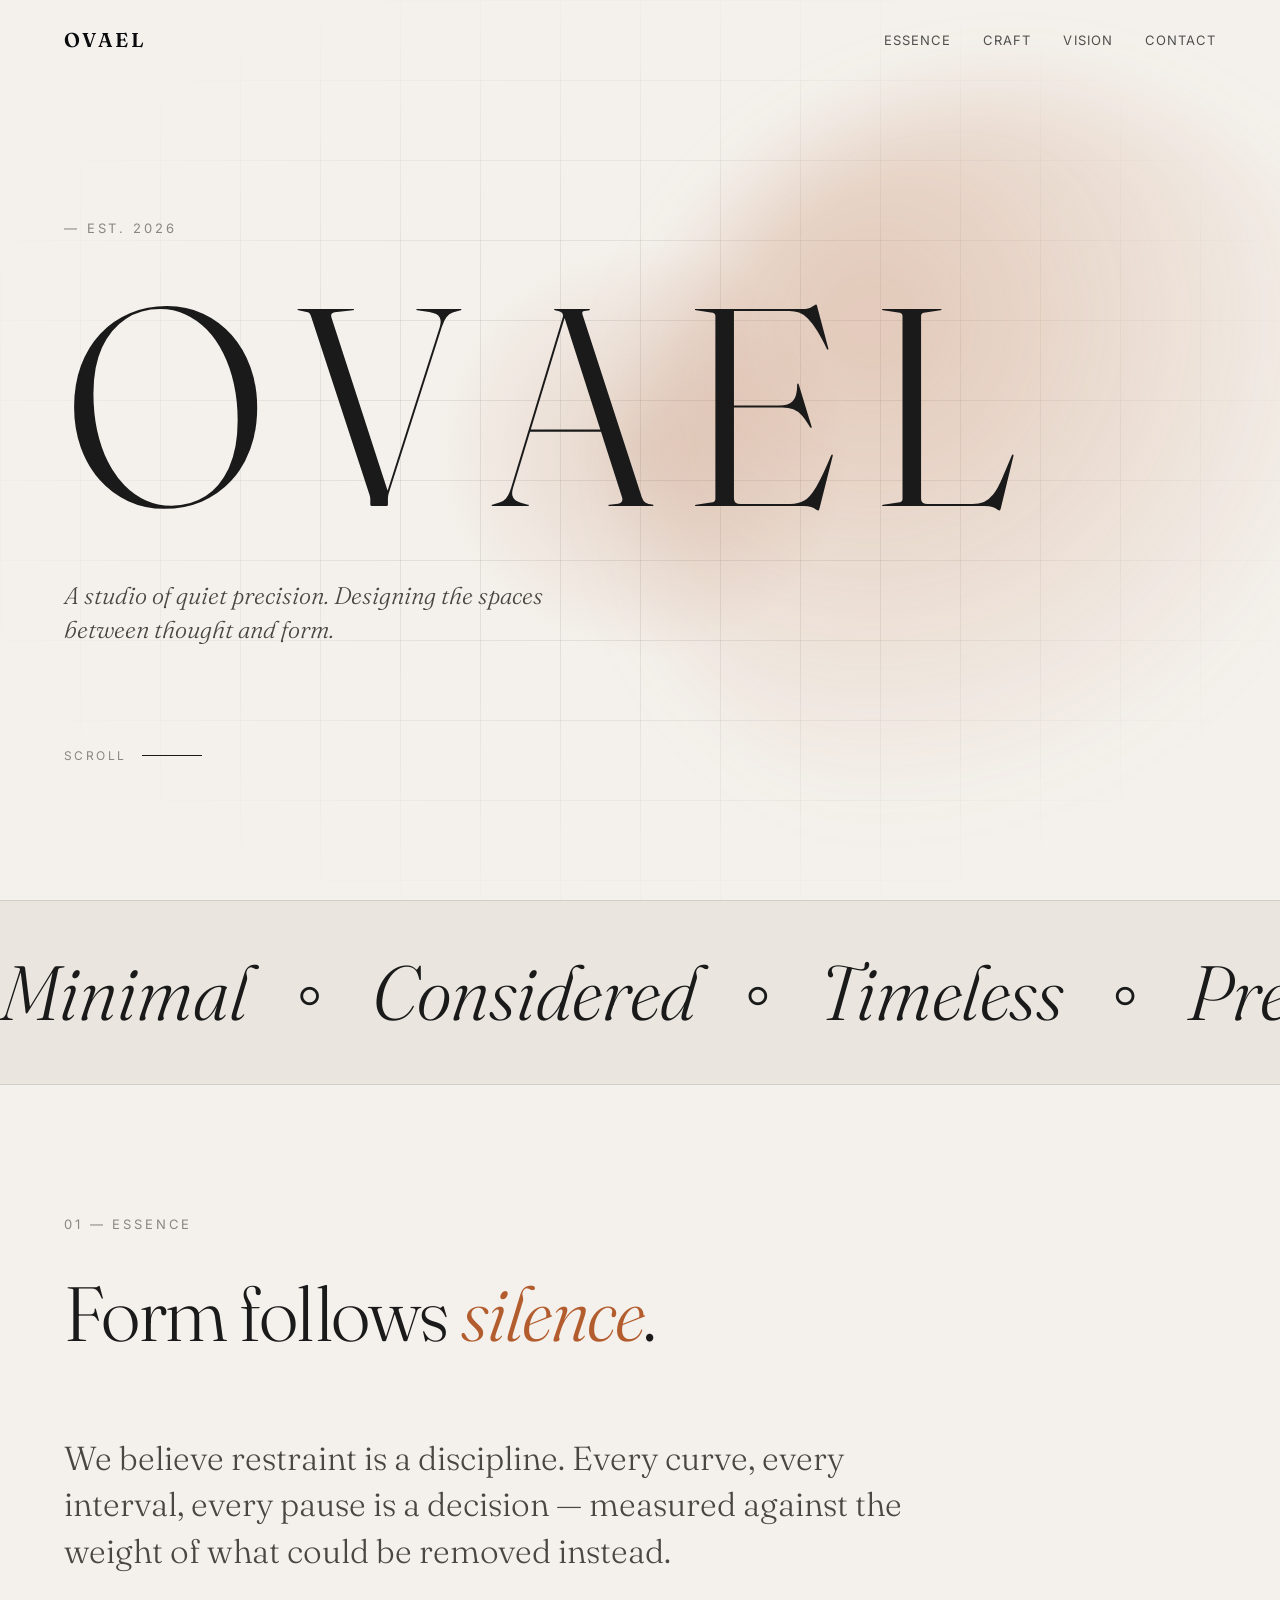
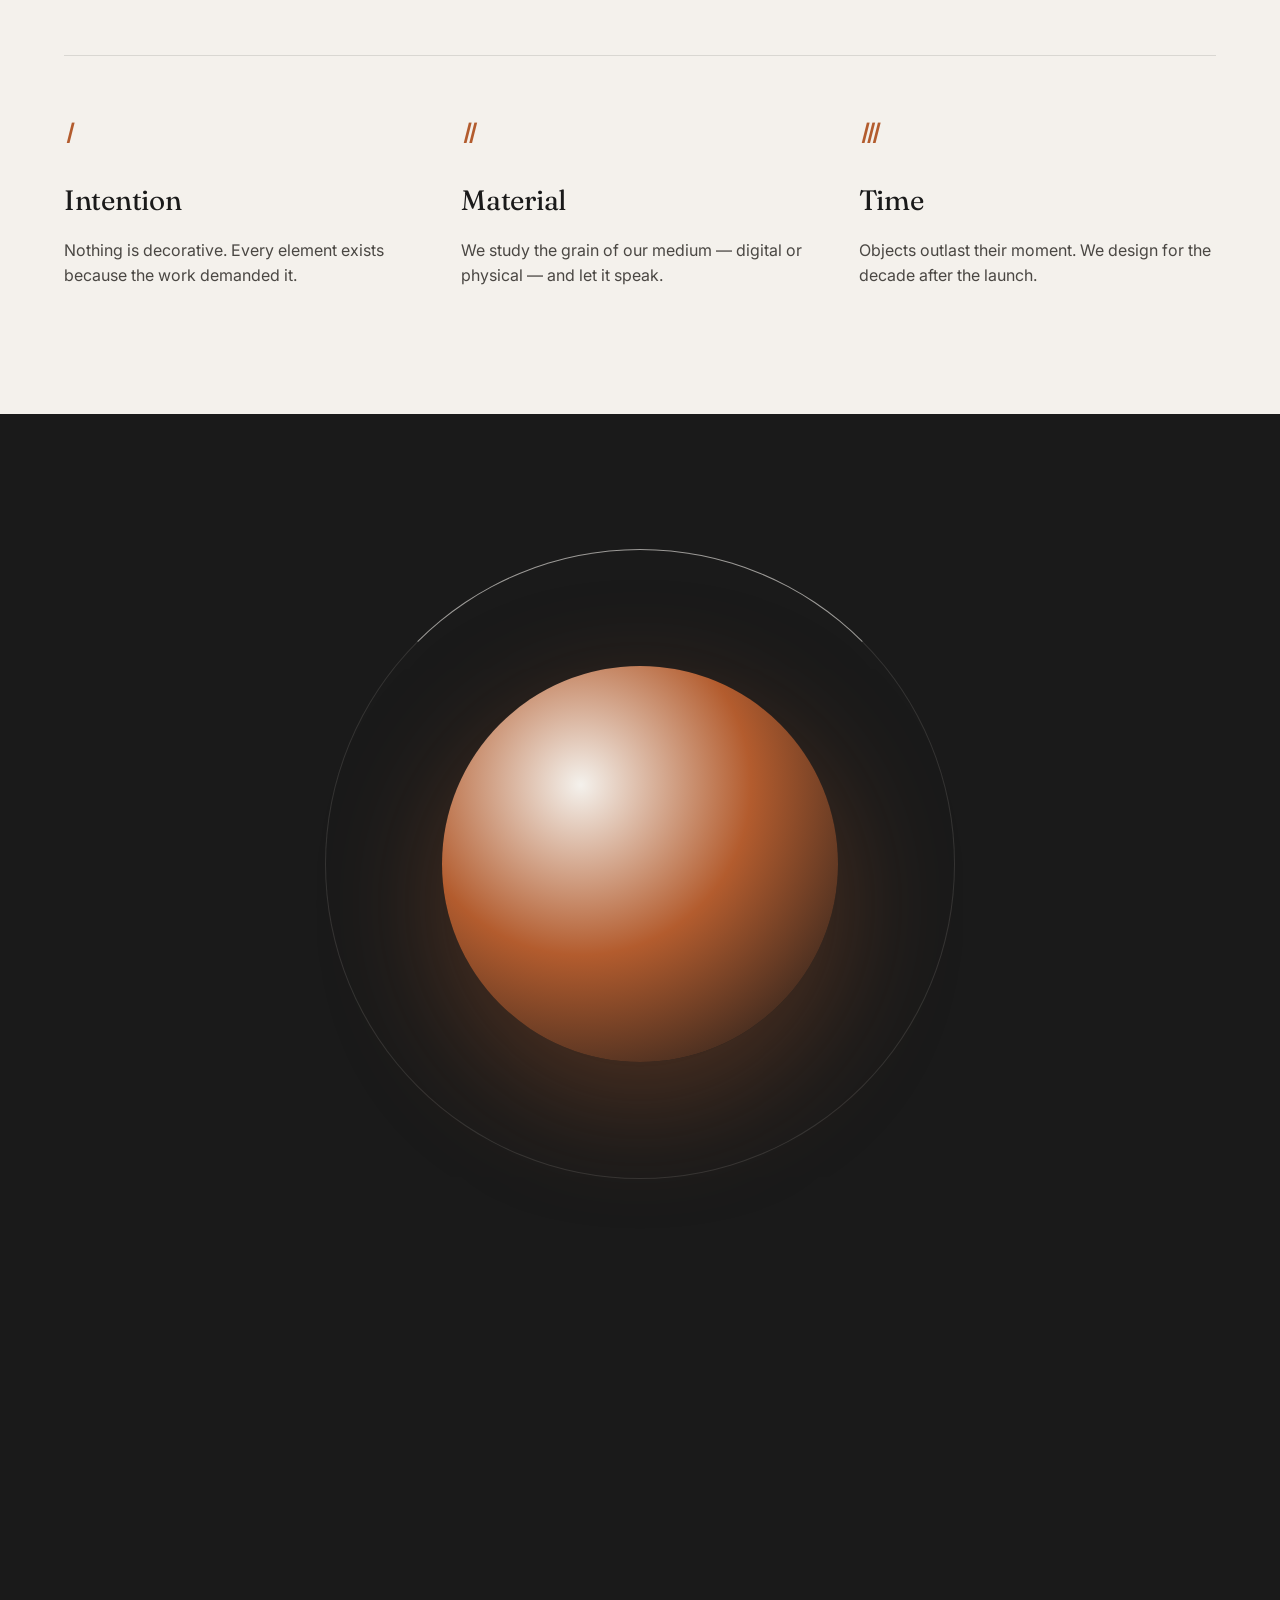
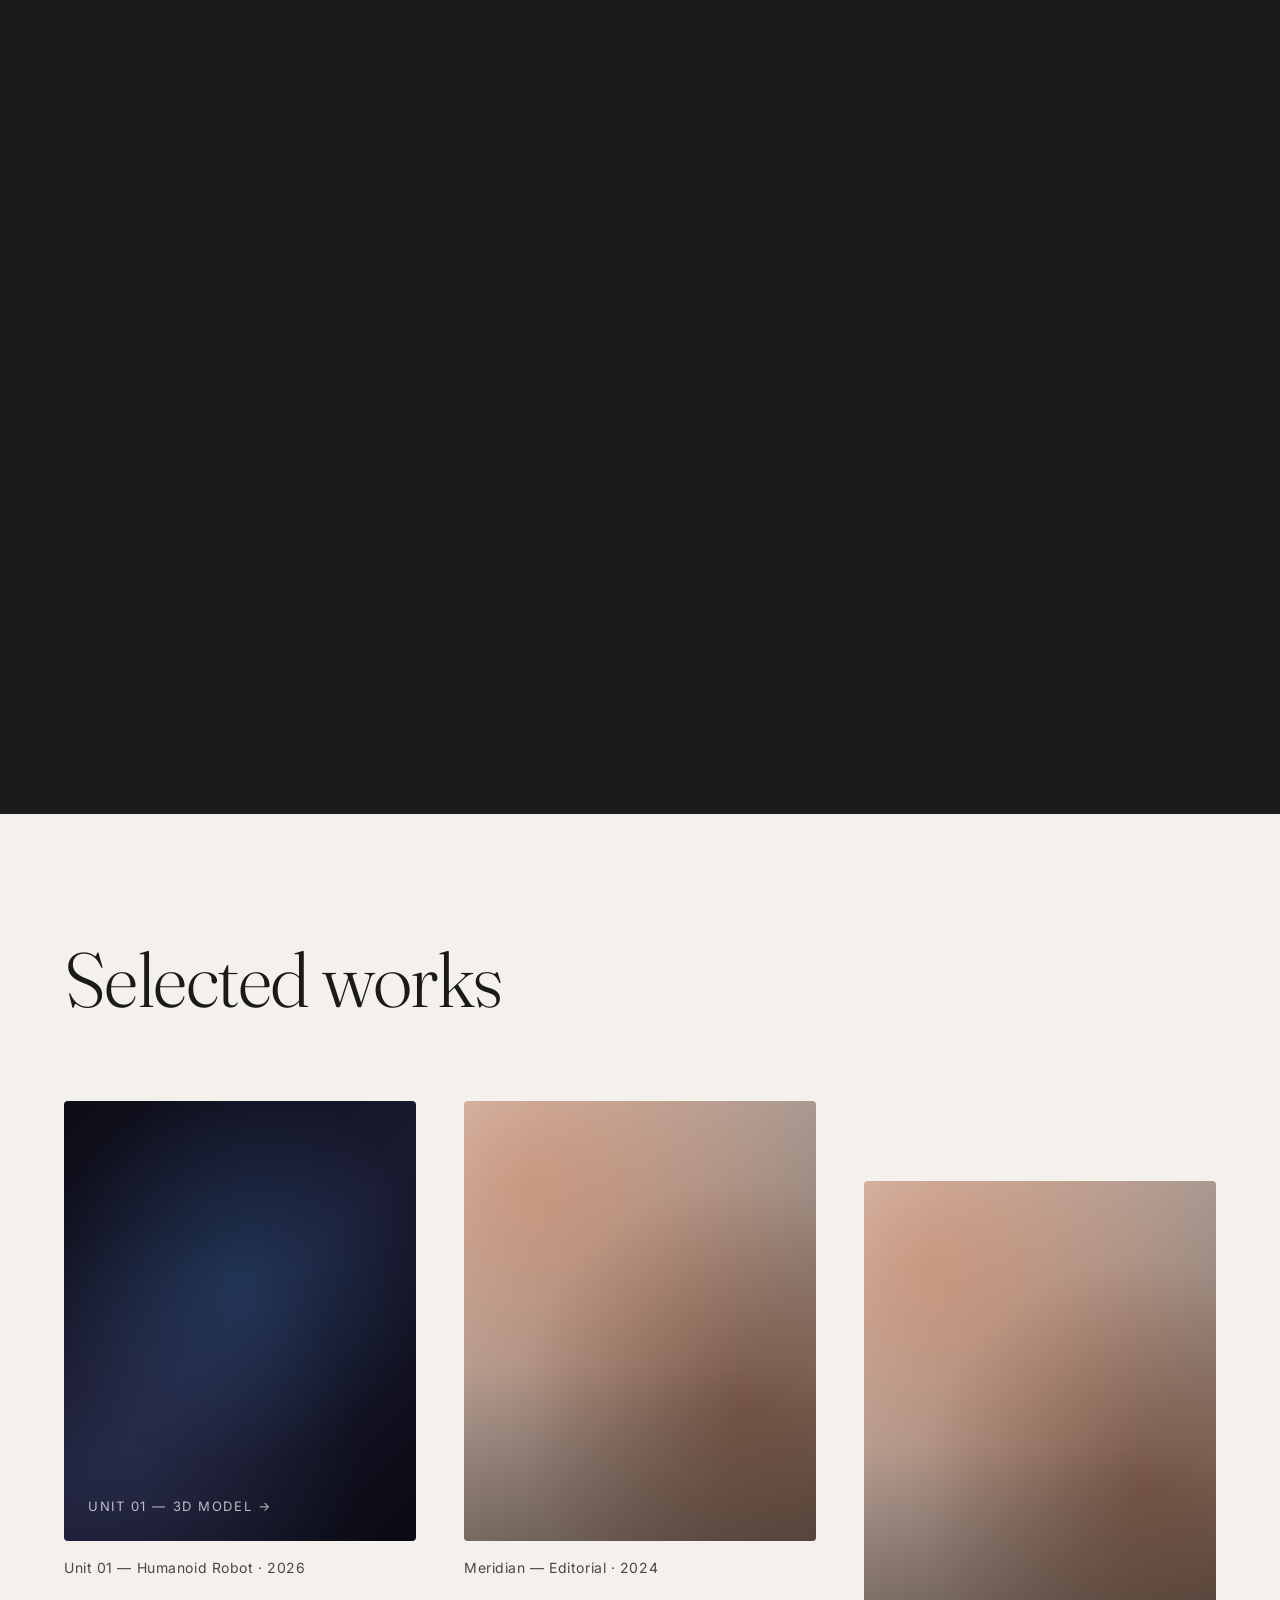
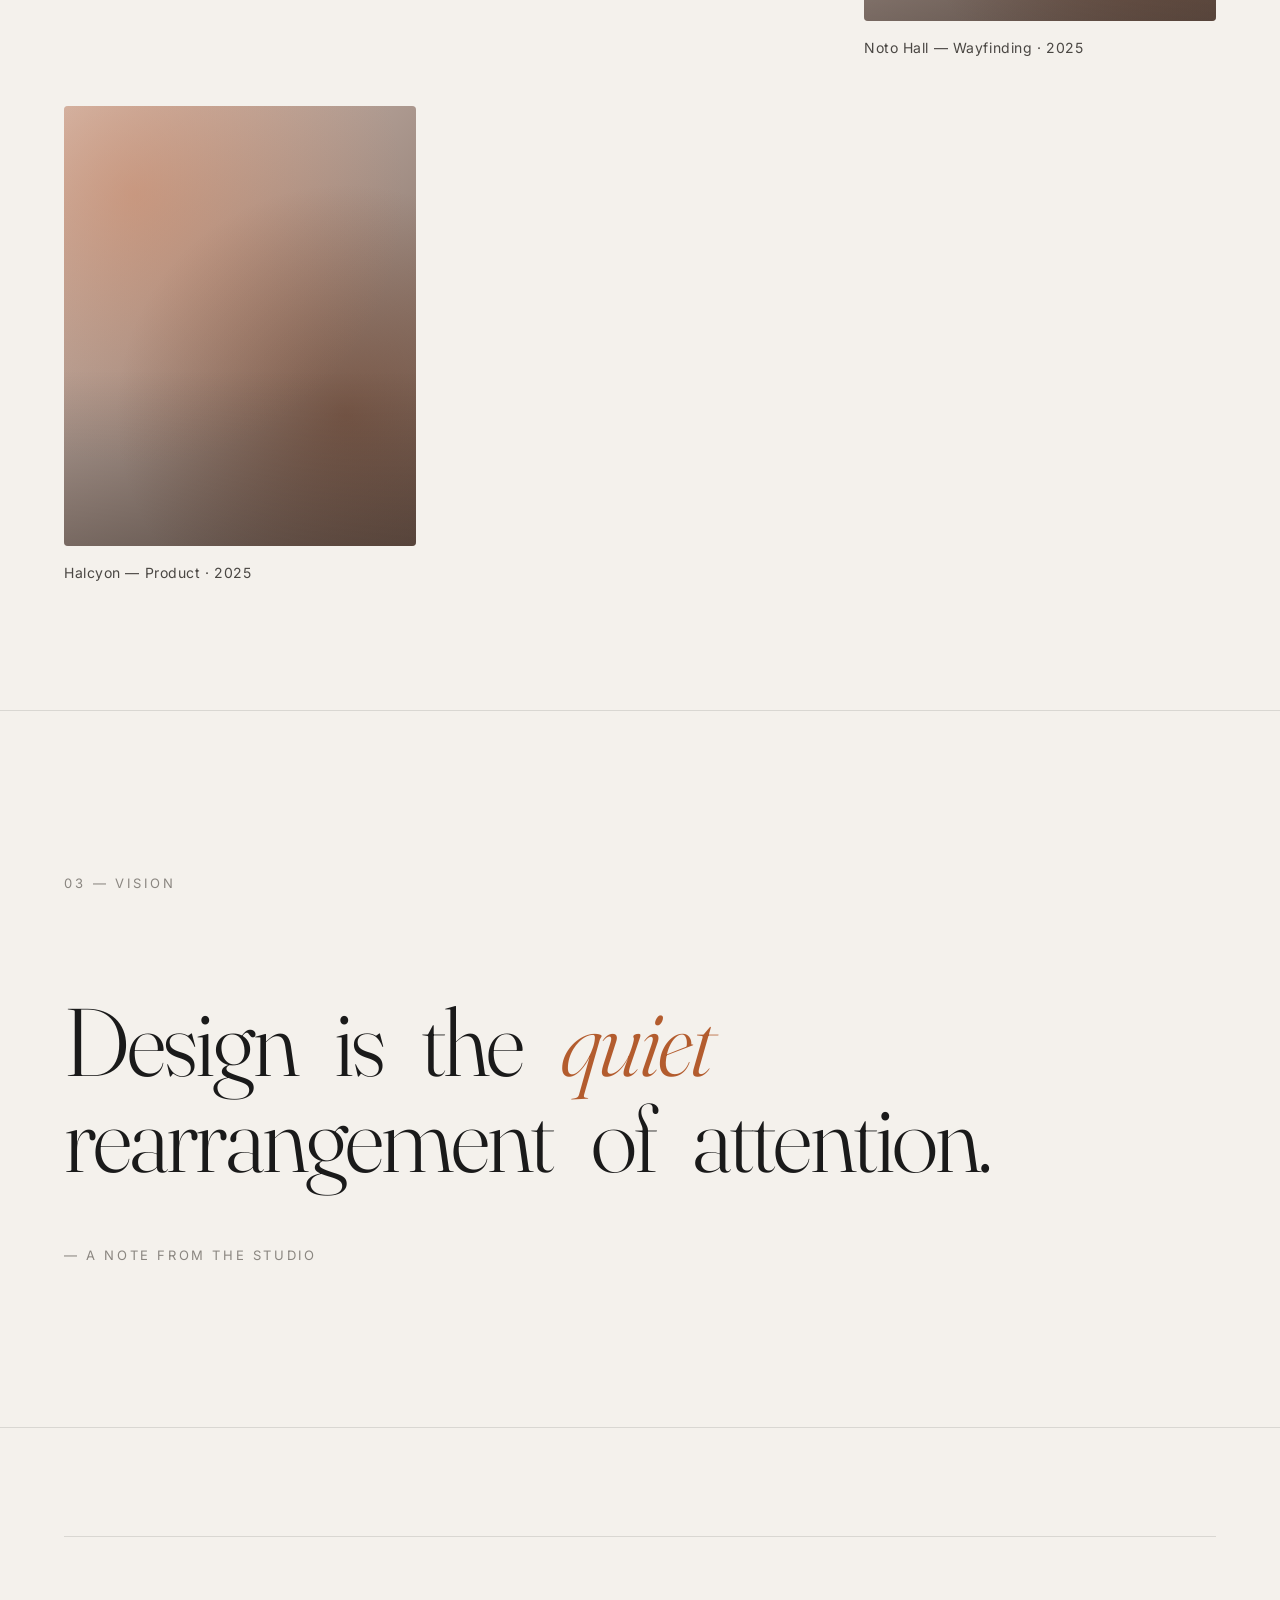
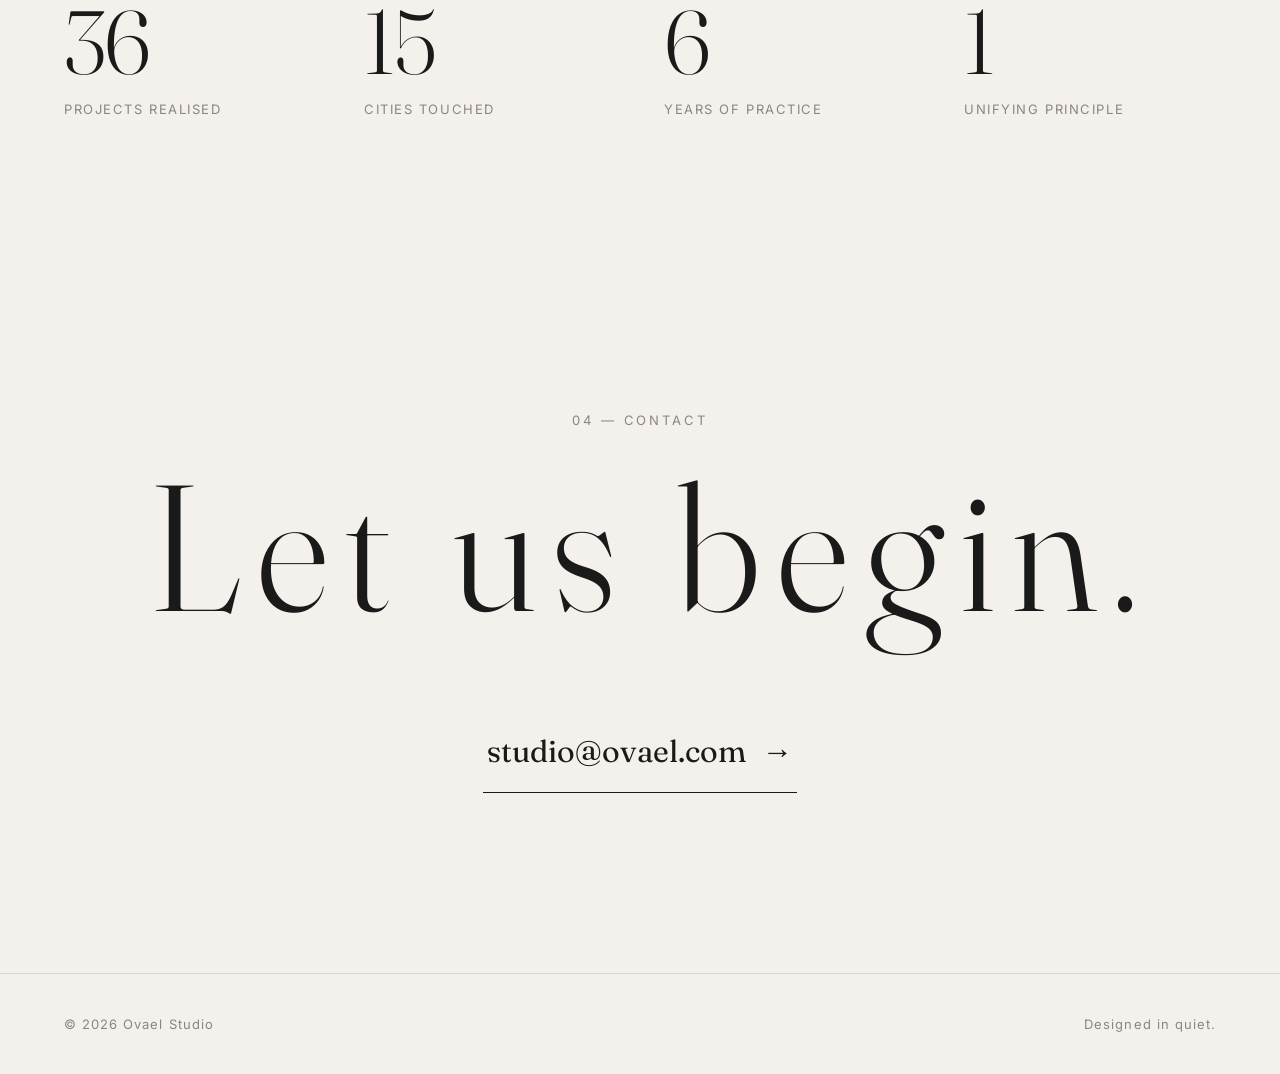
==== commit 7a602b11: "Add full interactive 3D humanoid robot model Built a complete Three.js humanoid robot (robot.html) b" ====
--- a/index.html
+++ b/index.html
@@ -3,528 +3,231 @@
 <head>
   <meta charset="UTF-8" />
   <meta name="viewport" content="width=device-width, initial-scale=1.0" />
-  <meta name="description" content="SAMO AI Corporation — the world's first strictly AI-powered weapons company. Six fully autonomous, OVAEL AI-native weapon systems across Air, Land, and Sea." />
-  <meta name="theme-color" content="#07080a" />
-  <title>SAMO AI Corporation — Intelligence is the Ultimate Weapon</title>
+  <title>OVAEL</title>
   <link rel="preconnect" href="https://fonts.googleapis.com" />
   <link rel="preconnect" href="https://fonts.gstatic.com" crossorigin />
-  <link href="https://fonts.googleapis.com/css2?family=Inter:wght@300;400;500;600;700&family=Fraunces:opsz,wght@9..144,300;9..144,400;9..144,600;9..144,800&family=JetBrains+Mono:wght@400;500;600&display=swap" rel="stylesheet" />
+  <link href="https://fonts.googleapis.com/css2?family=Inter:wght@300;400;500;600&family=Fraunces:opsz,wght@9..144,300;9..144,400;9..144,600;9..144,800&display=swap" rel="stylesheet" />
   <link rel="stylesheet" href="styles.css" />
 </head>
 <body>
   <div class="progress-bar" id="progressBar"></div>
   <div class="cursor-glow" id="cursorGlow"></div>
-  <div class="scanlines" aria-hidden="true"></div>
-
-  <div class="ticker" aria-hidden="false">
-    <div class="ticker-inner">
-      <span class="dot"></span>
-      <span class="mono">JORDAN</span>
-      <span class="sep">/</span>
-      <span class="mono">HYPERFORGE</span>
-      <span class="sep">/</span>
-      <span class="mono">OVAEL AI NATIVE</span>
-      <span class="sep">/</span>
-      <span class="mono">EST. 2024</span>
-      <span class="spacer"></span>
-      <span class="mono live">LIVE · OPS</span>
-    </div>
-  </div>
 
   <nav class="nav">
     <div class="nav-inner">
-      <a href="#" class="nav-logo">
-        <span class="logo-mark" aria-hidden="true">◣</span>
-        <span class="logo-text">SAMO</span>
-        <span class="logo-sub">/ OVAEL AI</span>
-      </a>
-      <ul class="nav-links" role="menu">
-        <li role="none"><a href="#air" role="menuitem">Air</a></li>
-        <li role="none"><a href="#land" role="menuitem">Land</a></li>
-        <li role="none"><a href="#sea" role="menuitem">Sea</a></li>
-        <li role="none"><a href="factory.html" role="menuitem">Factory</a></li>
-        <li role="none"><a href="#regions" role="menuitem">Regions</a></li>
-        <li role="none"><a href="#plan" role="menuitem">Plan</a></li>
-        <li role="none"><a href="#about" role="menuitem">About</a></li>
-        <li role="none"><a href="#store" role="menuitem">Store</a></li>
+      <a href="#" class="nav-logo reveal" data-delay="0">OVAEL</a>
+      <ul class="nav-links">
+        <li class="reveal" data-delay="100"><a href="#essence">Essence</a></li>
+        <li class="reveal" data-delay="150"><a href="#craft">Craft</a></li>
+        <li class="reveal" data-delay="200"><a href="#vision">Vision</a></li>
+        <li class="reveal" data-delay="250"><a href="#contact">Contact</a></li>
       </ul>
-      <a href="#procure" class="nav-cta">
-        <span>Procure Now</span>
-        <span class="cta-arrow" aria-hidden="true">→</span>
-      </a>
     </div>
   </nav>
 
-  <!-- ============== HERO ============== -->
   <section class="hero" id="hero">
     <div class="hero-grid" aria-hidden="true"></div>
-    <div class="hero-frame" aria-hidden="true">
-      <span class="tick tl"></span>
-      <span class="tick tr"></span>
-      <span class="tick bl"></span>
-      <span class="tick br"></span>
-    </div>
-    <div class="hero-orb" aria-hidden="true"></div>
-
     <div class="hero-content">
-      <div class="hero-meta reveal" data-delay="100">
-        <span class="mono">SAMO · AI CORPORATION</span>
-        <span class="sep">·</span>
-        <span class="mono">DOCTRINE 04.01</span>
-        <span class="sep">·</span>
-        <span class="mono">CLEARANCE OPEN</span>
-      </div>
-
+      <span class="eyebrow reveal" data-delay="100">— Est. 2026</span>
       <h1 class="hero-title">
-        <span class="line line-1">
-          <span class="word" data-letter-reveal>S</span>
-          <span class="word" data-letter-reveal>A</span>
-          <span class="word" data-letter-reveal>M</span>
-          <span class="word" data-letter-reveal>O</span>
-          <span class="word italic" data-letter-reveal>&nbsp;AI</span>
-        </span>
-        <span class="line line-2">
-          <span class="word" data-letter-reveal>C</span>
-          <span class="word" data-letter-reveal>O</span>
-          <span class="word" data-letter-reveal>R</span>
-          <span class="word" data-letter-reveal>P</span>
-          <span class="word" data-letter-reveal>O</span>
-          <span class="word" data-letter-reveal>R</span>
-          <span class="word" data-letter-reveal>A</span>
-          <span class="word" data-letter-reveal>T</span>
-          <span class="word" data-letter-reveal>I</span>
-          <span class="word" data-letter-reveal>O</span>
-          <span class="word" data-letter-reveal>N</span>
-        </span>
+        <span class="word" data-letter-reveal>O</span>
+        <span class="word" data-letter-reveal>V</span>
+        <span class="word" data-letter-reveal>A</span>
+        <span class="word" data-letter-reveal>E</span>
+        <span class="word" data-letter-reveal>L</span>
       </h1>
-
-      <p class="hero-tagline reveal" data-delay="900">
-        Intelligence is the <em>Ultimate Weapon.</em>
+      <p class="hero-sub reveal" data-delay="900">
+        A studio of quiet precision. Designing the spaces between thought and form.
       </p>
-
-      <p class="hero-sub reveal" data-delay="1000">
-        The world's first strictly AI-powered weapons company.
-        <span class="hero-sub-em">Powered by OVAEL.</span>
-      </p>
-
-      <div class="hero-cta reveal" data-delay="1100">
-        <a href="#systems" class="btn btn-primary">
-          <span>Explore All Systems</span>
-          <span class="arrow" aria-hidden="true">→</span>
-        </a>
-        <a href="#about" class="btn btn-ghost">
-          <span>About OVAEL AI</span>
-          <span class="arrow" aria-hidden="true">↗</span>
-        </a>
-      </div>
-
-      <div class="hero-foot reveal" data-delay="1200">
-        <div class="scroll-indicator">
-          <span>Scroll</span>
-          <span class="line"></span>
-        </div>
-        <div class="hero-domains">
-          <span class="dom-chip" data-dom="air"><span class="chip-dot"></span>Air</span>
-          <span class="dom-chip" data-dom="land"><span class="chip-dot"></span>Land</span>
-          <span class="dom-chip" data-dom="sea"><span class="chip-dot"></span>Sea</span>
-        </div>
-      </div>
-    </div>
-  </section>
-
-  <!-- ============== MARQUEE ============== -->
-  <section class="marquee-section" aria-label="Capabilities">
-    <div class="marquee">
+      <div class="scroll-indicator reveal" data-delay="1200">
+        <span>Scroll</span>
+        <span class="line"></span>
+      </div>
+    </div>
+    <div class="hero-parallax" data-parallax="0.3"></div>
+  </section>
+
+  <section class="marquee-section">
+    <div class="marquee" aria-hidden="true">
       <div class="marquee-track">
-        <span>5 AI-Native Systems</span><span class="m-sep" aria-hidden="true">·</span>
-        <span>Air · Land · Sea</span><span class="m-sep" aria-hidden="true">·</span>
-        <span>OVAEL AI Level 4</span><span class="m-sep" aria-hidden="true">·</span>
-        <span>HyperForge · Jordan</span><span class="m-sep" aria-hidden="true">·</span>
-        <span>Export Ready</span><span class="m-sep" aria-hidden="true">·</span>
-        <span>Fully Autonomous</span><span class="m-sep" aria-hidden="true">·</span>
-        <span>70% Lower Unit Cost</span><span class="m-sep" aria-hidden="true">·</span>
-        <span class="italic">Intelligence is the Ultimate Weapon</span><span class="m-sep" aria-hidden="true">·</span>
-        <span>5 AI-Native Systems</span><span class="m-sep" aria-hidden="true">·</span>
-        <span>Air · Land · Sea</span><span class="m-sep" aria-hidden="true">·</span>
-        <span>OVAEL AI Level 4</span><span class="m-sep" aria-hidden="true">·</span>
-        <span>HyperForge · Jordan</span><span class="m-sep" aria-hidden="true">·</span>
-        <span>Export Ready</span><span class="m-sep" aria-hidden="true">·</span>
-        <span>Fully Autonomous</span><span class="m-sep" aria-hidden="true">·</span>
-        <span>70% Lower Unit Cost</span><span class="m-sep" aria-hidden="true">·</span>
-        <span class="italic">Intelligence is the Ultimate Weapon</span><span class="m-sep" aria-hidden="true">·</span>
-      </div>
-    </div>
-  </section>
-
-  <!-- ============== SYSTEMS ============== -->
-  <section class="systems" id="systems">
-    <div class="container">
-      <header class="section-header reveal">
-        <span class="eyebrow">
-          <span class="eb-index">00</span>
-          <span class="eb-label">Systems · Full Inventory</span>
-        </span>
-        <h2 class="section-title">
-          Five domains.<br/>
-          <em>One intelligence.</em>
+        <span>Minimal</span><span aria-hidden="true">◦</span>
+        <span>Considered</span><span aria-hidden="true">◦</span>
+        <span>Timeless</span><span aria-hidden="true">◦</span>
+        <span>Precise</span><span aria-hidden="true">◦</span>
+        <span>Minimal</span><span aria-hidden="true">◦</span>
+        <span>Considered</span><span aria-hidden="true">◦</span>
+        <span>Timeless</span><span aria-hidden="true">◦</span>
+        <span>Precise</span><span aria-hidden="true">◦</span>
+      </div>
+    </div>
+  </section>
+
+  <section class="essence" id="essence">
+    <div class="container">
+      <div class="section-header">
+        <span class="eyebrow reveal">01 — Essence</span>
+        <h2 class="section-title reveal" data-delay="100">
+          Form follows <em>silence</em>.
         </h2>
-        <p class="section-lede">
-          Autonomous platforms engineered to OVAEL AI Level 4 standards and manufactured at
-          HyperForge — our vertically integrated plant in Jordan's Industrial Gate Free Zone.
+      </div>
+      <div class="essence-body">
+        <p class="large-text reveal" data-delay="200">
+          We believe restraint is a discipline. Every curve, every interval, every pause is a decision — measured against the weight of what could be removed instead.
         </p>
-      </header>
-
-      <ol class="product-list" role="list">
-        <!-- ========== SUN ========== -->
-        <li class="product" data-dom="air" id="air">
-          <div class="product-visual" aria-hidden="true">
-            <div class="product-art art-sun">
-              <span class="art-ring"></span>
-              <span class="art-ring r2"></span>
-              <span class="art-core"></span>
-              <span class="art-trace"></span>
-            </div>
-            <div class="art-overlay">
-              <div class="hud-row"><span>TGT</span><span>SHAHED · SWARM</span></div>
-              <div class="hud-row"><span>MODE</span><span>INTERCEPT</span></div>
-              <div class="hud-row"><span>ENG</span><span>LOITER → TERMINAL</span></div>
-              <div class="hud-cross"></div>
-            </div>
+        <div class="essence-grid">
+          <div class="essence-card reveal" data-delay="200">
+            <span class="card-num">Ⅰ</span>
+            <h3>Intention</h3>
+            <p>Nothing is decorative. Every element exists because the work demanded it.</p>
           </div>
-          <div class="product-body">
-            <div class="product-head">
-              <div class="product-domain">
-                <span class="chip-dot"></span>
-                <span>Air Domain</span>
-              </div>
-              <span class="product-index mono">01 / 06</span>
-            </div>
-            <h3 class="product-name">
-              <span class="prefix">Ovael</span>
-              <span class="name">Sun</span>
-            </h3>
-            <p class="product-desc">
-              High-speed autonomous air defense interceptor —
-              neutralizes Shahed-type drones and swarms at 25 km.
-            </p>
-            <dl class="spec-grid">
-              <div class="spec"><dt>Range</dt><dd>25 km</dd></div>
-              <div class="spec"><dt>Speed</dt><dd>Mach 1.2</dd></div>
-              <div class="spec"><dt>Autonomy</dt><dd>OVAEL AI L4</dd></div>
-            </dl>
-            <div class="product-foot">
-              <span class="price">
-                <span class="currency">$</span>
-                <span class="amount">1,000</span>
-              </span>
-              <div class="product-actions">
-                <a href="#" class="btn btn-ghost btn-sm"><span>View System</span><span class="arrow">↗</span></a>
-                <a href="#procure" class="btn btn-solid btn-sm"><span>Procure</span><span class="arrow">→</span></a>
-              </div>
-            </div>
+          <div class="essence-card reveal" data-delay="350">
+            <span class="card-num">Ⅱ</span>
+            <h3>Material</h3>
+            <p>We study the grain of our medium — digital or physical — and let it speak.</p>
           </div>
-        </li>
-
-        <!-- ========== SHADE ========== -->
-        <li class="product" data-dom="air">
-          <div class="product-visual" aria-hidden="true">
-            <div class="product-art art-shade">
-              <span class="delta d1"></span>
-              <span class="delta d2"></span>
-              <span class="delta d3"></span>
-            </div>
-            <div class="art-overlay">
-              <div class="hud-row"><span>PROFILE</span><span>LOITER STRIKE</span></div>
-              <div class="hud-row"><span>ENDURANCE</span><span>08:00:00</span></div>
-              <div class="hud-row"><span>RANGE</span><span>2,000+ KM</span></div>
-              <div class="hud-cross"></div>
-            </div>
+          <div class="essence-card reveal" data-delay="500">
+            <span class="card-num">Ⅲ</span>
+            <h3>Time</h3>
+            <p>Objects outlast their moment. We design for the decade after the launch.</p>
           </div>
-          <div class="product-body">
-            <div class="product-head">
-              <div class="product-domain">
-                <span class="chip-dot"></span>
-                <span>Air Domain</span>
-              </div>
-              <span class="product-index mono">02 / 06</span>
-            </div>
-            <h3 class="product-name">
-              <span class="prefix">Ovael</span>
-              <span class="name">Shade</span>
-            </h3>
-            <p class="product-desc">
-              Autonomous loitering strike munition — precision saturation attack
-              at mass-producible cost.
-            </p>
-            <dl class="spec-grid">
-              <div class="spec"><dt>Range</dt><dd>2,000+ km</dd></div>
-              <div class="spec"><dt>Endurance</dt><dd>8 hrs</dd></div>
-              <div class="spec"><dt>Autonomy</dt><dd>OVAEL AI L4</dd></div>
-            </dl>
-            <div class="product-foot">
-              <span class="price">
-                <span class="currency">$</span>
-                <span class="amount">32,000</span>
-              </span>
-              <div class="product-actions">
-                <a href="#" class="btn btn-ghost btn-sm"><span>View System</span><span class="arrow">↗</span></a>
-                <a href="#procure" class="btn btn-solid btn-sm"><span>Procure</span><span class="arrow">→</span></a>
-              </div>
-            </div>
-          </div>
-        </li>
-
-        <!-- ========== HOUND ========== -->
-        <li class="product" data-dom="land" id="land">
-          <div class="product-visual" aria-hidden="true">
-            <div class="product-art art-hound">
-              <span class="quad q1"></span>
-              <span class="quad q2"></span>
-              <span class="quad q3"></span>
-              <span class="quad q4"></span>
-              <span class="quad body"></span>
-              <span class="quad head"></span>
-            </div>
-            <div class="art-overlay">
-              <div class="hud-row"><span>TERRAIN</span><span>ALL · EOD · RECON</span></div>
-              <div class="hud-row"><span>PAYLOAD</span><span>12 KG MODULAR</span></div>
-              <div class="hud-row"><span>GAIT</span><span>QUAD · STABILIZED</span></div>
-              <div class="hud-cross"></div>
-            </div>
-          </div>
-          <div class="product-body">
-            <div class="product-head">
-              <div class="product-domain">
-                <span class="chip-dot"></span>
-                <span>Land Domain</span>
-              </div>
-              <span class="product-index mono">03 / 06</span>
-            </div>
-            <h3 class="product-name">
-              <span class="prefix">Ovael</span>
-              <span class="name">Hound</span>
-            </h3>
-            <p class="product-desc">
-              Quadruped autonomous combat platform — reconnaissance, EOD,
-              and direct engagement in any terrain.
-            </p>
-            <dl class="spec-grid">
-              <div class="spec"><dt>Weight</dt><dd>65 kg</dd></div>
-              <div class="spec"><dt>Speed</dt><dd>12 km/h</dd></div>
-              <div class="spec"><dt>Autonomy</dt><dd>OVAEL AI L4</dd></div>
-            </dl>
-            <div class="product-foot">
-              <span class="price">
-                <span class="currency">$</span>
-                <span class="amount">10,000</span>
-              </span>
-              <div class="product-actions">
-                <a href="#" class="btn btn-ghost btn-sm"><span>View System</span><span class="arrow">↗</span></a>
-                <a href="#procure" class="btn btn-solid btn-sm"><span>Procure</span><span class="arrow">→</span></a>
-              </div>
-            </div>
-          </div>
-        </li>
-
-        <!-- ========== ATLAS ========== -->
-        <li class="product" data-dom="land">
-          <div class="product-visual" aria-hidden="true">
-            <div class="product-art art-atlas">
-              <span class="atl head"></span>
-              <span class="atl torso"></span>
-              <span class="atl arm-l"></span>
-              <span class="atl arm-r"></span>
-              <span class="atl leg-l"></span>
-              <span class="atl leg-r"></span>
-            </div>
-            <div class="art-overlay">
-              <div class="hud-row"><span>HEIGHT</span><span>1.80 M</span></div>
-              <div class="hud-row"><span>MASS</span><span>90 KG</span></div>
-              <div class="hud-row"><span>ROLE</span><span>MULTI · GROUND</span></div>
-              <div class="hud-cross"></div>
-            </div>
-          </div>
-          <div class="product-body">
-            <div class="product-head">
-              <div class="product-domain">
-                <span class="chip-dot"></span>
-                <span>Land Domain</span>
-              </div>
-              <span class="product-index mono">04 / 06</span>
-            </div>
-            <h3 class="product-name">
-              <span class="prefix">Ovael</span>
-              <span class="name">Atlas</span>
-            </h3>
-            <p class="product-desc">
-              Fully autonomous combat humanoid — precision multi-role ground
-              warfare platform. 1.8 m, 90 kg.
-            </p>
-            <dl class="spec-grid">
-              <div class="spec"><dt>Height</dt><dd>1.8 m</dd></div>
-              <div class="spec"><dt>Endurance</dt><dd>6 hrs</dd></div>
-              <div class="spec"><dt>Autonomy</dt><dd>OVAEL AI L4</dd></div>
-            </dl>
-            <div class="product-foot">
-              <span class="price">
-                <span class="currency">$</span>
-                <span class="amount">220,000</span>
-              </span>
-              <div class="product-actions">
-                <a href="#" class="btn btn-ghost btn-sm"><span>View System</span><span class="arrow">↗</span></a>
-                <a href="#procure" class="btn btn-solid btn-sm"><span>Procure</span><span class="arrow">→</span></a>
-              </div>
-            </div>
-          </div>
-        </li>
-
-        <!-- ========== MANTA ========== -->
-        <li class="product" data-dom="sea" id="sea">
-          <div class="product-visual" aria-hidden="true">
-            <div class="product-art art-manta">
-              <span class="manta-wing"></span>
-              <span class="manta-body"></span>
-              <span class="manta-tail"></span>
-              <span class="manta-wake"></span>
-            </div>
-            <div class="art-overlay">
-              <div class="hud-row"><span>DEPTH</span><span>800 M</span></div>
-              <div class="hud-row"><span>STATE</span><span>SUBMERGED</span></div>
-              <div class="hud-row"><span>ENDUR</span><span>WEEKS</span></div>
-              <div class="hud-cross"></div>
-            </div>
-          </div>
-          <div class="product-body">
-            <div class="product-head">
-              <div class="product-domain">
-                <span class="chip-dot"></span>
-                <span>Sea Domain</span>
-              </div>
-              <span class="product-index mono">05 / 06</span>
-            </div>
-            <h3 class="product-name">
-              <span class="prefix">Ovael</span>
-              <span class="name">Manta</span>
-            </h3>
-            <p class="product-desc">
-              Manta ray-shaped autonomous underwater strike platform —
-              1,200 km submerged range, weeks of endurance.
-            </p>
-            <dl class="spec-grid">
-              <div class="spec"><dt>Range</dt><dd>1,200 km</dd></div>
-              <div class="spec"><dt>Depth</dt><dd>800 m</dd></div>
-              <div class="spec"><dt>Autonomy</dt><dd>OVAEL AI L4</dd></div>
-            </dl>
-            <div class="product-foot">
-              <span class="price">
-                <span class="currency">$</span>
-                <span class="amount">280,000</span>
-              </span>
-              <div class="product-actions">
-                <a href="#" class="btn btn-ghost btn-sm"><span>View System</span><span class="arrow">↗</span></a>
-                <a href="#procure" class="btn btn-solid btn-sm"><span>Procure</span><span class="arrow">→</span></a>
-              </div>
-            </div>
-          </div>
-        </li>
-      </ol>
-    </div>
-  </section>
-
-  <!-- ============== STATS ============== -->
-  <section class="stats" id="factory">
-    <div class="container">
-      <header class="section-header">
-        <span class="eyebrow reveal">
-          <span class="eb-index">01</span>
-          <span class="eb-label">HyperForge · Jordan</span>
-        </span>
-        <h2 class="section-title reveal" data-delay="100">
-          Vertically integrated,<br/>
-          <em>sovereignly scaled.</em>
-        </h2>
-      </header>
-      <div class="stats-grid">
+        </div>
+      </div>
+    </div>
+  </section>
+
+  <section class="pinned-section" id="craft">
+    <div class="pinned-wrapper">
+      <div class="pinned-visual">
+        <div class="orb" data-rotate></div>
+        <div class="orb-line" data-rotate-reverse></div>
+      </div>
+      <div class="pinned-panels">
+        <div class="panel">
+          <span class="eyebrow">02 — Craft</span>
+          <h2>Studies in stillness.</h2>
+          <p>A slower rhythm. Forms that hold their breath.</p>
+        </div>
+        <div class="panel">
+          <span class="eyebrow">02.1</span>
+          <h2>Identity.</h2>
+          <p>Marks that carry meaning across scale, surface, and century.</p>
+        </div>
+        <div class="panel">
+          <span class="eyebrow">02.2</span>
+          <h2>Interface.</h2>
+          <p>Screens that feel like paper — weightless, considered, quiet.</p>
+        </div>
+        <div class="panel">
+          <span class="eyebrow">02.3</span>
+          <h2>Object.</h2>
+          <p>Things held in the hand. Pieces that improve with use.</p>
+        </div>
+      </div>
+    </div>
+  </section>
+
+  <section class="gallery" id="gallery">
+    <div class="container">
+      <h2 class="section-title reveal">Selected works</h2>
+      <div class="gallery-grid">
+        <figure class="gallery-item reveal" data-delay="0">
+          <a href="robot.html" class="gallery-img gallery-img--robot" data-hue="220" aria-label="View 3D Humanoid Robot">
+            <span class="gallery-robot-label">Unit 01 — 3D Model →</span>
+          </a>
+          <figcaption>Unit 01 — Humanoid Robot · 2026</figcaption>
+        </figure>
+        <figure class="gallery-item reveal" data-delay="0" style="display:none">
+          <div class="gallery-img" data-hue="12"></div>
+          <figcaption>Astra — Identity system · 2024</figcaption>
+        </figure>
+        <figure class="gallery-item reveal" data-delay="120">
+          <div class="gallery-img" data-hue="220"></div>
+          <figcaption>Meridian — Editorial · 2024</figcaption>
+        </figure>
+        <figure class="gallery-item reveal" data-delay="240">
+          <div class="gallery-img" data-hue="45"></div>
+          <figcaption>Noto Hall — Wayfinding · 2025</figcaption>
+        </figure>
+        <figure class="gallery-item reveal" data-delay="360">
+          <div class="gallery-img" data-hue="160"></div>
+          <figcaption>Halcyon — Product · 2025</figcaption>
+        </figure>
+      </div>
+    </div>
+  </section>
+
+  <section class="vision" id="vision">
+    <div class="container">
+      <div class="vision-stack">
+        <span class="eyebrow reveal">03 — Vision</span>
+        <p class="huge-text">
+          <span data-split-word>Design</span>
+          <span data-split-word>is</span>
+          <span data-split-word>the</span>
+          <span data-split-word>quiet</span>
+          <span data-split-word>rearrangement</span>
+          <span data-split-word>of</span>
+          <span data-split-word>attention.</span>
+        </p>
+        <div class="vision-meta reveal" data-delay="200">
+          <span>— A note from the studio</span>
+        </div>
+      </div>
+    </div>
+  </section>
+
+  <section class="numbers">
+    <div class="container">
+      <div class="numbers-grid">
         <div class="stat reveal">
-          <span class="stat-num" data-count="70">0</span>
-          <span class="stat-unit">%</span>
-          <span class="stat-label">Lower unit cost vs. incumbents</span>
+          <span class="stat-num" data-count="42">0</span>
+          <span class="stat-label">Projects realised</span>
         </div>
         <div class="stat reveal" data-delay="120">
-          <span class="stat-num" data-count="4">0</span>
-          <span class="stat-label">OVAEL AI Autonomy Level</span>
+          <span class="stat-num" data-count="18">0</span>
+          <span class="stat-label">Cities touched</span>
         </div>
         <div class="stat reveal" data-delay="240">
-          <span class="stat-num" data-count="5">0</span>
-          <span class="stat-label">AI-native weapon systems</span>
+          <span class="stat-num" data-count="7">0</span>
+          <span class="stat-label">Years of practice</span>
         </div>
         <div class="stat reveal" data-delay="360">
-          <span class="stat-num" data-count="3">0</span>
-          <span class="stat-label">Warfighting domains covered</span>
-        </div>
-      </div>
-    </div>
-  </section>
-
-  <!-- ============== FINAL CTA ============== -->
-  <section class="cta" id="procure">
-    <div class="container cta-inner">
-      <span class="eyebrow reveal">
-        <span class="eb-index">02</span>
-        <span class="eb-label">SAMO AI Corporation · HyperForge · Jordan</span>
-      </span>
-      <h2 class="cta-title">
-        <span data-letter-reveal>I</span><span data-letter-reveal>n</span><span data-letter-reveal>t</span><span data-letter-reveal>e</span><span data-letter-reveal>l</span><span data-letter-reveal>l</span><span data-letter-reveal>i</span><span data-letter-reveal>g</span><span data-letter-reveal>e</span><span data-letter-reveal>n</span><span data-letter-reveal>c</span><span data-letter-reveal>e</span>
+          <span class="stat-num" data-count="1">0</span>
+          <span class="stat-label">Unifying principle</span>
+        </div>
+      </div>
+    </div>
+  </section>
+
+  <section class="contact" id="contact">
+    <div class="container">
+      <p class="eyebrow reveal">04 — Contact</p>
+      <h2 class="contact-title">
+        <span data-letter-reveal>L</span>
+        <span data-letter-reveal>e</span>
+        <span data-letter-reveal>t</span>
         <span class="space">&nbsp;</span>
-        <span data-letter-reveal>i</span><span data-letter-reveal>s</span>
+        <span data-letter-reveal>u</span>
+        <span data-letter-reveal>s</span>
         <span class="space">&nbsp;</span>
-        <span data-letter-reveal>t</span><span data-letter-reveal>h</span><span data-letter-reveal>e</span>
-        <br/>
-        <span class="italic">
-          <span data-letter-reveal>U</span><span data-letter-reveal>l</span><span data-letter-reveal>t</span><span data-letter-reveal>i</span><span data-letter-reveal>m</span><span data-letter-reveal>a</span><span data-letter-reveal>t</span><span data-letter-reveal>e</span>
-          <span class="space">&nbsp;</span>
-          <span data-letter-reveal>W</span><span data-letter-reveal>e</span><span data-letter-reveal>a</span><span data-letter-reveal>p</span><span data-letter-reveal>o</span><span data-letter-reveal>n</span><span data-letter-reveal>.</span>
-        </span>
+        <span data-letter-reveal>b</span>
+        <span data-letter-reveal>e</span>
+        <span data-letter-reveal>g</span>
+        <span data-letter-reveal>i</span>
+        <span data-letter-reveal>n</span>
+        <span data-letter-reveal>.</span>
       </h2>
-      <p class="cta-lede reveal" data-delay="300">
-        Six fully autonomous, OVAEL AI-native weapon systems spanning every
-        warfighting domain — manufactured at HyperForge at
-        <strong>70% lower unit cost.</strong>
-      </p>
-      <div class="cta-actions reveal" data-delay="400">
-        <a href="#systems" class="btn btn-primary btn-lg">
-          <span>View All Systems</span>
-          <span class="arrow">→</span>
-        </a>
-        <a href="mailto:procurement@samo.ai" class="btn btn-ghost btn-lg">
-          <span>Contact Procurement</span>
-          <span class="arrow">↗</span>
-        </a>
-      </div>
-    </div>
-  </section>
-
-  <!-- ============== FOOTER ============== -->
-  <footer class="footer" id="about">
-    <div class="container">
-      <div class="footer-top">
-        <a href="#" class="footer-logo">
-          <span class="logo-mark" aria-hidden="true">◣</span>
-          <span>SAMO · OVAEL AI</span>
-        </a>
-        <ul class="footer-links">
-          <li><a href="#store">Store</a></li>
-          <li><a href="factory.html">Factory</a></li>
-          <li><a href="#regions">Regions</a></li>
-          <li><a href="#plan">Plan</a></li>
-          <li><a href="#about">About</a></li>
-        </ul>
-      </div>
-      <div class="footer-rule"></div>
-      <div class="footer-bottom">
-        <span class="mono">© 2026 SAMO AI Corporation · All Rights Reserved</span>
-        <span class="mono">Jordan Industrial Gate Free Zone</span>
-      </div>
+      <a href="mailto:studio@ovael.com" class="contact-link reveal" data-delay="300">
+        studio@ovael.com
+        <span class="arrow">→</span>
+      </a>
+    </div>
+  </section>
+
+  <footer class="footer">
+    <div class="container footer-inner">
+      <span>© 2026 Ovael Studio</span>
+      <span>Designed in quiet.</span>
     </div>
   </footer>
 
--- a/styles.css
+++ b/styles.css
@@ -1,38 +1,25 @@
-/* ============================================================
-   SAMO · OVAEL AI — DARK TACTICAL DESIGN SYSTEM
-   ============================================================ */
-
 :root {
-  --bg: #07080a;
-  --bg-deep: #050608;
-  --panel: #0e0f12;
-  --panel-soft: #14161a;
-  --ink: #f4f1ec;
-  --ink-soft: #c2bdb4;
-  --ink-mid: #8a857d;
-  --muted: #5b574f;
-  --accent: #d4b58a;
-  --accent-bright: #efc99a;
-  --accent-2: #c08a4c;
-  --line: rgba(244, 241, 236, 0.08);
-  --line-mid: rgba(244, 241, 236, 0.14);
-  --line-strong: rgba(244, 241, 236, 0.28);
-
-  --dom-air: #88c9ff;
-  --dom-land: #d8a86a;
-  --dom-sea: #6bc5c0;
-
+  --bg: #f4f1ec;
+  --bg-deep: #eae6df;
+  --ink: #1a1a1a;
+  --ink-soft: #4a4743;
+  --muted: #8a8680;
+  --accent: #b35c2e;
+  --line: rgba(26, 26, 26, 0.12);
   --serif: "Fraunces", "Times New Roman", serif;
   --sans: "Inter", system-ui, -apple-system, sans-serif;
-  --mono: "JetBrains Mono", ui-monospace, "SF Mono", Menlo, monospace;
-
   --ease: cubic-bezier(0.22, 1, 0.36, 1);
-  --ease-quick: cubic-bezier(0.4, 0, 0.2, 1);
-}
-
-*, *::before, *::after { margin: 0; padding: 0; box-sizing: border-box; }
-
-html { scroll-behavior: smooth; }
+}
+
+* {
+  margin: 0;
+  padding: 0;
+  box-sizing: border-box;
+}
+
+html {
+  scroll-behavior: smooth;
+}
 
 body {
   background: var(--bg);
@@ -45,79 +32,100 @@
   text-rendering: optimizeLegibility;
 }
 
-::selection { background: var(--accent); color: var(--bg); }
-
 .container {
-  max-width: 1440px;
+  max-width: 1280px;
   margin: 0 auto;
-  padding: 0 clamp(20px, 4vw, 64px);
-}
-
-a { color: inherit; text-decoration: none; }
-ul, ol { list-style: none; }
-
-/* ---------- Background texture ---------- */
-body::before {
-  content: "";
-  position: fixed;
-  inset: 0;
-  background:
-    radial-gradient(ellipse at 80% -10%, rgba(212, 181, 138, 0.08), transparent 50%),
-    radial-gradient(ellipse at -10% 110%, rgba(192, 138, 76, 0.06), transparent 60%);
-  pointer-events: none;
-  z-index: 0;
-}
-
-/* ---------- Scanlines (very subtle) ---------- */
-.scanlines {
-  position: fixed;
-  inset: 0;
-  background-image: repeating-linear-gradient(
-    0deg,
-    transparent 0,
-    transparent 2px,
-    rgba(255, 255, 255, 0.012) 2px,
-    rgba(255, 255, 255, 0.012) 3px
-  );
-  pointer-events: none;
-  z-index: 1000;
-  mix-blend-mode: overlay;
-}
-
-/* ---------- Progress bar ---------- */
+  padding: 0 clamp(24px, 5vw, 80px);
+}
+
+/* ---------- Progress Bar ---------- */
 .progress-bar {
   position: fixed;
-  top: 0; left: 0;
-  height: 2px; width: 0%;
-  background: var(--accent);
-  z-index: 1100;
+  top: 0;
+  left: 0;
+  height: 2px;
+  width: 0%;
+  background: var(--ink);
+  z-index: 1000;
   transition: width 0.08s linear;
 }
 
 /* ---------- Cursor glow ---------- */
 .cursor-glow {
   position: fixed;
-  top: 0; left: 0;
-  width: 520px; height: 520px;
+  top: 0;
+  left: 0;
+  width: 420px;
+  height: 420px;
   border-radius: 50%;
-  background: radial-gradient(circle, rgba(212, 181, 138, 0.12), transparent 70%);
+  background: radial-gradient(circle, rgba(179, 92, 46, 0.18), transparent 70%);
   transform: translate(-50%, -50%);
   pointer-events: none;
   z-index: 1;
+  mix-blend-mode: multiply;
+  transition: opacity 0.4s ease;
   opacity: 0;
-  transition: opacity 0.4s ease;
-  mix-blend-mode: screen;
-}
-@media (hover: hover) { .cursor-glow { opacity: 1; } }
+}
+@media (hover: hover) {
+  .cursor-glow { opacity: 1; }
+}
+
+/* ---------- Nav ---------- */
+.nav {
+  position: fixed;
+  top: 0;
+  left: 0;
+  width: 100%;
+  padding: 24px 0;
+  z-index: 100;
+  mix-blend-mode: difference;
+}
+.nav-inner {
+  display: flex;
+  align-items: center;
+  justify-content: space-between;
+  max-width: 1280px;
+  margin: 0 auto;
+  padding: 0 clamp(24px, 5vw, 80px);
+  color: #eae6df;
+}
+.nav-logo {
+  font-family: var(--serif);
+  font-weight: 600;
+  font-size: 20px;
+  letter-spacing: 0.12em;
+  color: inherit;
+  text-decoration: none;
+}
+.nav-links {
+  list-style: none;
+  display: flex;
+  gap: 32px;
+}
+.nav-links a {
+  font-size: 13px;
+  letter-spacing: 0.08em;
+  text-transform: uppercase;
+  color: inherit;
+  text-decoration: none;
+  transition: opacity 0.3s ease;
+  opacity: 0.7;
+}
+.nav-links a:hover { opacity: 1; }
+@media (max-width: 720px) {
+  .nav-links { display: none; }
+}
 
 /* ---------- Reveal primitives ---------- */
 .reveal {
   opacity: 0;
-  transform: translateY(28px);
+  transform: translateY(24px);
   transition: opacity 1s var(--ease), transform 1s var(--ease);
-  will-change: opacity, transform;
-}
-.reveal.is-visible { opacity: 1; transform: translateY(0); }
+}
+.reveal.is-visible {
+  opacity: 1;
+  transform: translateY(0);
+}
 
 [data-letter-reveal] {
   display: inline-block;
@@ -125,219 +133,29 @@
   transform: translateY(60%);
   transition: opacity 0.9s var(--ease), transform 0.9s var(--ease);
 }
-[data-letter-reveal].is-visible { opacity: 1; transform: translateY(0); }
+[data-letter-reveal].is-visible {
+  opacity: 1;
+  transform: translateY(0);
+}
 
 [data-split-word] {
   display: inline-block;
-  opacity: 0.18;
+  opacity: 0.12;
   transition: opacity 0.6s ease;
   margin-right: 0.25em;
 }
-[data-split-word].is-visible { opacity: 1; }
-
-/* ---------- Mono helper ---------- */
-.mono {
-  font-family: var(--mono);
-  font-weight: 500;
-  font-size: 11px;
-  letter-spacing: 0.18em;
-  text-transform: uppercase;
-}
-
-/* ---------- Ticker ---------- */
-.ticker {
-  position: relative;
-  z-index: 90;
-  border-bottom: 1px solid var(--line);
-  background: var(--bg-deep);
-}
-.ticker-inner {
-  max-width: 1440px;
-  margin: 0 auto;
-  padding: 10px clamp(20px, 4vw, 64px);
-  display: flex;
-  align-items: center;
-  gap: 14px;
-  font-size: 11px;
-  color: var(--ink-mid);
-  font-family: var(--mono);
-  letter-spacing: 0.18em;
-  text-transform: uppercase;
-}
-.ticker .dot {
-  width: 6px; height: 6px;
-  background: var(--accent);
-  border-radius: 50%;
-  box-shadow: 0 0 0 4px rgba(212, 181, 138, 0.18);
-  animation: pulse 1.8s ease-in-out infinite;
-}
-@keyframes pulse {
-  0%, 100% { opacity: 0.6; box-shadow: 0 0 0 4px rgba(212, 181, 138, 0.10); }
-  50% { opacity: 1; box-shadow: 0 0 0 8px rgba(212, 181, 138, 0.18); }
-}
-.ticker .sep { color: var(--muted); }
-.ticker .spacer { flex: 1; }
-.ticker .live { color: var(--accent); }
-
-/* ---------- Nav ---------- */
-.nav {
-  position: sticky;
-  top: 0;
-  z-index: 80;
-  background: rgba(7, 8, 10, 0.78);
-  backdrop-filter: blur(14px) saturate(140%);
-  -webkit-backdrop-filter: blur(14px) saturate(140%);
-  border-bottom: 1px solid var(--line);
-}
-.nav-inner {
-  max-width: 1440px;
-  margin: 0 auto;
-  padding: 18px clamp(20px, 4vw, 64px);
-  display: flex;
-  align-items: center;
-  gap: 32px;
-}
-.nav-logo {
-  display: inline-flex;
-  align-items: baseline;
-  gap: 10px;
-  font-weight: 700;
-  letter-spacing: 0.08em;
-}
-.nav-logo .logo-mark {
-  color: var(--accent);
-  font-size: 18px;
-  transform: translateY(2px);
-}
-.nav-logo .logo-text {
-  font-size: 18px;
-  letter-spacing: 0.18em;
-}
-.nav-logo .logo-sub {
-  font-family: var(--mono);
-  font-size: 11px;
-  color: var(--ink-mid);
-  letter-spacing: 0.16em;
-}
-.nav-links {
-  display: flex;
-  gap: 28px;
-  margin-left: auto;
-}
-.nav-links a {
-  font-size: 12px;
-  letter-spacing: 0.14em;
-  text-transform: uppercase;
-  color: var(--ink-mid);
-  transition: color 0.3s ease;
-  position: relative;
-  padding: 4px 0;
-}
-.nav-links a:hover { color: var(--ink); }
-.nav-links a::after {
-  content: "";
-  position: absolute;
-  left: 0; bottom: -2px;
-  width: 0; height: 1px;
-  background: var(--accent);
-  transition: width 0.4s var(--ease);
-}
-.nav-links a:hover::after { width: 100%; }
-.nav-cta {
-  display: inline-flex;
-  align-items: center;
-  gap: 10px;
-  padding: 10px 18px;
-  background: var(--accent);
-  color: var(--bg);
-  font-weight: 600;
-  font-size: 12px;
-  letter-spacing: 0.16em;
-  text-transform: uppercase;
-  border-radius: 2px;
-  transition: background 0.25s ease, transform 0.25s ease;
-}
-.nav-cta:hover {
-  background: var(--accent-bright);
-  transform: translateX(2px);
-}
-@media (max-width: 960px) {
-  .nav-links { display: none; }
-}
-
-/* ---------- Buttons ---------- */
-.btn {
-  display: inline-flex;
-  align-items: center;
-  gap: 12px;
-  padding: 14px 22px;
-  font-size: 13px;
-  letter-spacing: 0.14em;
-  text-transform: uppercase;
-  font-weight: 500;
-  border: 1px solid transparent;
-  border-radius: 2px;
-  transition: background 0.3s ease, color 0.3s ease, border-color 0.3s ease, gap 0.3s var(--ease), transform 0.3s ease;
-  cursor: pointer;
-  font-family: var(--sans);
-}
-.btn .arrow { transition: transform 0.3s var(--ease); }
-.btn:hover { gap: 18px; }
-.btn:hover .arrow { transform: translateX(4px); }
-
-.btn-primary {
-  background: var(--accent);
-  color: var(--bg);
-  border-color: var(--accent);
-}
-.btn-primary:hover { background: var(--accent-bright); border-color: var(--accent-bright); }
-.btn-ghost {
-  background: transparent;
-  color: var(--ink);
-  border-color: var(--line-strong);
-}
-.btn-ghost:hover { border-color: var(--accent); color: var(--accent); }
-.btn-solid {
-  background: var(--ink);
-  color: var(--bg);
-  border-color: var(--ink);
-}
-.btn-solid:hover { background: var(--accent); border-color: var(--accent); }
-.btn-sm { padding: 9px 14px; font-size: 11px; gap: 8px; }
-.btn-lg { padding: 18px 28px; font-size: 14px; }
-
-/* ---------- Eyebrow ---------- */
-.eyebrow {
-  display: inline-flex;
-  align-items: center;
-  gap: 14px;
-  font-family: var(--mono);
-  font-size: 11px;
-  letter-spacing: 0.22em;
-  text-transform: uppercase;
-  color: var(--ink-mid);
-  margin-bottom: 32px;
-}
-.eyebrow .eb-index {
-  display: inline-flex;
-  align-items: center;
-  justify-content: center;
-  min-width: 28px;
-  padding: 3px 8px;
-  background: var(--accent);
-  color: var(--bg);
-  font-weight: 600;
-  border-radius: 2px;
-}
-.eyebrow .eb-label { color: var(--ink); }
+[data-split-word].is-visible {
+  opacity: 1;
+}
 
 /* ---------- Hero ---------- */
 .hero {
   position: relative;
   min-height: 100vh;
-  padding: clamp(40px, 8vh, 100px) 0 clamp(40px, 8vh, 80px);
+  display: flex;
+  align-items: center;
+  padding: 160px 0 80px;
   overflow: hidden;
-  isolation: isolate;
 }
 .hero-grid {
   position: absolute;
@@ -345,144 +163,78 @@
   background-image:
     linear-gradient(var(--line) 1px, transparent 1px),
     linear-gradient(90deg, var(--line) 1px, transparent 1px);
-  background-size: 96px 96px;
-  mask-image: radial-gradient(ellipse at 50% 40%, black 30%, transparent 78%);
-  -webkit-mask-image: radial-gradient(ellipse at 50% 40%, black 30%, transparent 78%);
+  background-size: 80px 80px;
+  mask-image: radial-gradient(ellipse at center, black 30%, transparent 80%);
   opacity: 0.7;
   pointer-events: none;
-  z-index: 0;
-}
-.hero-frame {
-  position: absolute;
-  inset: clamp(20px, 4vw, 48px);
-  pointer-events: none;
-  z-index: 1;
-}
-.hero-frame .tick {
-  position: absolute;
-  width: 18px; height: 18px;
-  border: 1px solid var(--accent);
-  opacity: 0.6;
-}
-.hero-frame .tl { top: 0; left: 0; border-right: 0; border-bottom: 0; }
-.hero-frame .tr { top: 0; right: 0; border-left: 0; border-bottom: 0; }
-.hero-frame .bl { bottom: 0; left: 0; border-right: 0; border-top: 0; }
-.hero-frame .br { bottom: 0; right: 0; border-left: 0; border-top: 0; }
-.hero-orb {
-  position: absolute;
-  right: -12vw;
-  top: 8%;
-  width: 72vw;
-  height: 72vw;
-  max-width: 1100px;
-  max-height: 1100px;
+}
+.hero-parallax {
+  position: absolute;
+  right: -10%;
+  top: 10%;
+  width: 60vw;
+  height: 60vw;
+  max-width: 900px;
+  max-height: 900px;
   border-radius: 50%;
-  background:
-    radial-gradient(circle at 38% 32%, rgba(212, 181, 138, 0.32), transparent 55%),
-    radial-gradient(circle at 60% 70%, rgba(192, 138, 76, 0.18), transparent 65%);
-  filter: blur(60px);
+  background: radial-gradient(circle at 30% 30%, rgba(179, 92, 46, 0.28), transparent 65%);
+  filter: blur(40px);
   pointer-events: none;
   z-index: 0;
 }
 .hero-content {
   position: relative;
-  z-index: 4;
-  max-width: 1440px;
+  z-index: 2;
+  max-width: 1280px;
   margin: 0 auto;
-  padding: 0 clamp(20px, 4vw, 64px);
-  display: flex;
-  flex-direction: column;
-  justify-content: center;
-  min-height: calc(100vh - 200px);
-}
-.hero-meta {
-  display: flex;
-  align-items: center;
-  gap: 12px;
-  flex-wrap: wrap;
-  margin-bottom: 56px;
-  font-family: var(--mono);
-  font-size: 11px;
+  padding: 0 clamp(24px, 5vw, 80px);
+  width: 100%;
+}
+.eyebrow {
+  display: inline-block;
+  font-size: 13px;
   letter-spacing: 0.22em;
   text-transform: uppercase;
-  color: var(--ink-mid);
-}
-.hero-meta .sep { color: var(--muted); }
-.hero-meta .mono:first-child { color: var(--accent); }
+  color: var(--muted);
+  margin-bottom: 40px;
+}
 .hero-title {
   font-family: var(--serif);
   font-weight: 300;
-  font-size: clamp(60px, 13vw, 200px);
-  line-height: 0.86;
+  font-size: clamp(96px, 22vw, 320px);
+  line-height: 0.9;
   letter-spacing: -0.04em;
+  color: var(--ink);
   margin-bottom: 48px;
-  color: var(--ink);
-}
-.hero-title .line { display: block; }
-.hero-title .line-2 { color: var(--ink-soft); }
+}
 .hero-title .word {
   display: inline-block;
-  margin-right: 0.005em;
-}
-.hero-title .word.italic {
+  margin-right: 0.02em;
+}
+.hero-sub {
+  font-family: var(--serif);
   font-style: italic;
-  font-weight: 400;
-  color: var(--accent);
-}
-.hero-tagline {
-  font-family: var(--serif);
-  font-weight: 300;
-  font-size: clamp(28px, 4.5vw, 64px);
-  line-height: 1;
-  letter-spacing: -0.02em;
-  margin-bottom: 24px;
-  color: var(--ink);
-  max-width: 16ch;
-}
-.hero-tagline em {
-  font-style: italic;
-  font-weight: 400;
-  color: var(--accent);
-}
-.hero-sub {
-  font-family: var(--sans);
-  font-size: clamp(15px, 1.4vw, 18px);
-  line-height: 1.55;
-  max-width: 540px;
-  color: var(--ink-mid);
-  margin-bottom: 56px;
-}
-.hero-sub-em { color: var(--ink); font-weight: 500; }
-.hero-cta {
-  display: flex;
-  flex-wrap: wrap;
-  gap: 14px;
-  margin-bottom: 80px;
-}
-.hero-foot {
-  display: flex;
-  align-items: center;
-  justify-content: space-between;
-  flex-wrap: wrap;
-  gap: 24px;
-  padding-top: 40px;
-  border-top: 1px solid var(--line);
+  font-weight: 300;
+  font-size: clamp(18px, 2vw, 24px);
+  max-width: 520px;
+  color: var(--ink-soft);
+  line-height: 1.4;
+  margin-bottom: 100px;
 }
 .scroll-indicator {
-  display: inline-flex;
+  display: flex;
   align-items: center;
   gap: 16px;
-  font-family: var(--mono);
-  font-size: 11px;
-  letter-spacing: 0.24em;
+  font-size: 12px;
+  letter-spacing: 0.2em;
   text-transform: uppercase;
-  color: var(--ink-mid);
+  color: var(--muted);
 }
 .scroll-indicator .line {
   display: inline-block;
   height: 1px;
   width: 60px;
-  background: var(--accent);
+  background: var(--ink);
   animation: drawLine 2.4s ease-in-out infinite;
   transform-origin: left;
 }
@@ -490,576 +242,386 @@
   0%, 100% { transform: scaleX(0); opacity: 0.3; }
   50% { transform: scaleX(1); opacity: 1; }
 }
-.hero-domains {
-  display: flex;
-  gap: 14px;
-  flex-wrap: wrap;
-}
-.dom-chip {
-  display: inline-flex;
-  align-items: center;
-  gap: 8px;
-  padding: 7px 14px;
-  font-family: var(--mono);
-  font-size: 11px;
-  letter-spacing: 0.18em;
-  text-transform: uppercase;
-  color: var(--ink-soft);
-  border: 1px solid var(--line-mid);
-  border-radius: 100px;
-}
-.dom-chip .chip-dot {
-  width: 6px; height: 6px;
-  border-radius: 50%;
-  background: currentColor;
-}
-.dom-chip[data-dom="air"] { color: var(--dom-air); }
-.dom-chip[data-dom="land"] { color: var(--dom-land); }
-.dom-chip[data-dom="sea"] { color: var(--dom-sea); }
 
 /* ---------- Marquee ---------- */
 .marquee-section {
   border-block: 1px solid var(--line);
-  padding: 28px 0;
+  padding: 32px 0;
+  overflow: hidden;
   background: var(--bg-deep);
+}
+.marquee {
   overflow: hidden;
-  position: relative;
-  z-index: 2;
-}
-.marquee { overflow: hidden; white-space: nowrap; }
+  white-space: nowrap;
+}
 .marquee-track {
   display: inline-flex;
-  gap: 36px;
+  gap: 48px;
   align-items: center;
-  animation: marquee 60s linear infinite;
-  font-family: var(--serif);
-  font-weight: 300;
-  font-size: clamp(22px, 3.8vw, 56px);
+  animation: marquee 30s linear infinite;
+  font-family: var(--serif);
+  font-style: italic;
+  font-weight: 300;
+  font-size: clamp(36px, 6vw, 96px);
   color: var(--ink);
-  letter-spacing: -0.01em;
-}
-.marquee-track .italic { font-style: italic; color: var(--accent); }
-.marquee-track .m-sep { color: var(--accent); opacity: 0.6; }
+}
+.marquee-track span {
+  display: inline-block;
+}
 @keyframes marquee {
   from { transform: translateX(0); }
   to { transform: translateX(-50%); }
 }
 
-/* ---------- Section Header ---------- */
+/* ---------- Essence ---------- */
+.essence {
+  padding: clamp(100px, 14vh, 180px) 0;
+}
 .section-header {
-  margin-bottom: clamp(60px, 9vh, 120px);
-  max-width: 880px;
+  margin-bottom: 80px;
 }
 .section-title {
   font-family: var(--serif);
   font-weight: 300;
-  font-size: clamp(44px, 7vw, 104px);
-  line-height: 1;
-  letter-spacing: -0.025em;
-  margin-bottom: 28px;
+  font-size: clamp(40px, 6vw, 88px);
+  line-height: 1.05;
+  letter-spacing: -0.02em;
+  max-width: 900px;
 }
 .section-title em {
   font-style: italic;
+  color: var(--accent);
+}
+.essence-body {
+  display: grid;
+  gap: 80px;
+}
+.large-text {
+  font-family: var(--serif);
+  font-weight: 300;
+  font-size: clamp(22px, 2.6vw, 34px);
+  line-height: 1.4;
+  max-width: 900px;
+  color: var(--ink-soft);
+}
+.essence-grid {
+  display: grid;
+  grid-template-columns: repeat(auto-fit, minmax(260px, 1fr));
+  gap: 40px;
+  border-top: 1px solid var(--line);
+  padding-top: 56px;
+}
+.essence-card {
+  display: flex;
+  flex-direction: column;
+  gap: 16px;
+}
+.card-num {
+  font-family: var(--serif);
+  font-style: italic;
+  font-size: 28px;
+  color: var(--accent);
+  margin-bottom: 8px;
+}
+.essence-card h3 {
+  font-family: var(--serif);
   font-weight: 400;
-  color: var(--accent);
-}
-.section-lede {
-  font-family: var(--serif);
-  font-weight: 300;
-  font-size: clamp(18px, 1.8vw, 22px);
-  line-height: 1.5;
+  font-size: 28px;
+  letter-spacing: -0.01em;
+}
+.essence-card p {
   color: var(--ink-soft);
-  max-width: 60ch;
-}
-
-/* ---------- Systems ---------- */
-.systems {
+  font-size: 16px;
+  max-width: 36ch;
+}
+
+/* ---------- Pinned section ---------- */
+.pinned-section {
   position: relative;
+  background: var(--ink);
+  color: var(--bg);
+}
+.pinned-wrapper {
+  position: relative;
+  height: 400vh;
+}
+.pinned-visual {
+  position: sticky;
+  top: 0;
+  height: 100vh;
+  display: flex;
+  align-items: center;
+  justify-content: center;
+  overflow: hidden;
+}
+.orb {
+  width: 44vmin;
+  height: 44vmin;
+  max-width: 520px;
+  max-height: 520px;
+  border-radius: 50%;
+  background: radial-gradient(circle at 35% 30%, #f4f1ec, #b35c2e 45%, #1a1a1a 95%);
+  box-shadow: 0 40px 120px rgba(179, 92, 46, 0.35);
+  transition: transform 0.2s linear;
+}
+.orb-line {
+  position: absolute;
+  width: 70vmin;
+  height: 70vmin;
+  max-width: 800px;
+  max-height: 800px;
+  border: 1px solid rgba(244, 241, 236, 0.12);
+  border-radius: 50%;
+  border-top-color: rgba(244, 241, 236, 0.6);
+}
+.pinned-panels {
+  position: absolute;
+  inset: 0;
+  display: flex;
+  flex-direction: column;
+  pointer-events: none;
+}
+.panel {
+  height: 100vh;
+  display: flex;
+  flex-direction: column;
+  justify-content: center;
+  padding: 0 clamp(24px, 5vw, 80px);
+  max-width: 1280px;
+  margin: 0 auto;
+  width: 100%;
+  opacity: 0;
+  transform: translateY(40px);
+  transition: opacity 0.8s var(--ease), transform 0.8s var(--ease);
+}
+.panel.is-active {
+  opacity: 1;
+  transform: translateY(0);
+}
+.panel .eyebrow {
+  color: rgba(244, 241, 236, 0.5);
+  margin-bottom: 24px;
+}
+.panel h2 {
+  font-family: var(--serif);
+  font-weight: 300;
+  font-size: clamp(48px, 8vw, 120px);
+  line-height: 0.95;
+  letter-spacing: -0.03em;
+  margin-bottom: 24px;
+}
+.panel p {
+  font-family: var(--serif);
+  font-style: italic;
+  font-size: clamp(18px, 2vw, 24px);
+  color: rgba(244, 241, 236, 0.65);
+  max-width: 560px;
+}
+
+/* ---------- Gallery ---------- */
+.gallery {
   padding: clamp(100px, 14vh, 180px) 0;
-  z-index: 2;
-}
-.product-list {
+}
+.gallery .section-title {
+  margin-bottom: 80px;
+}
+.gallery-grid {
+  display: grid;
+  grid-template-columns: repeat(auto-fit, minmax(280px, 1fr));
+  gap: 48px;
+}
+.gallery-item {
   display: flex;
   flex-direction: column;
-  gap: clamp(60px, 8vh, 100px);
-}
-.product {
-  display: grid;
-  grid-template-columns: 1.05fr 1fr;
-  gap: clamp(32px, 5vw, 80px);
-  align-items: center;
-  padding: clamp(32px, 4vw, 56px);
-  border: 1px solid var(--line);
-  background:
-    linear-gradient(180deg, var(--panel), var(--panel-soft));
+  gap: 16px;
+}
+.gallery-item:nth-child(even) {
+  margin-top: 80px;
+}
+.gallery-img {
+  width: 100%;
+  aspect-ratio: 4 / 5;
+  background: hsl(var(--h, 20), 20%, 85%);
   border-radius: 4px;
   position: relative;
   overflow: hidden;
-  transition: border-color 0.5s var(--ease), transform 0.6s var(--ease);
-}
-.product::before {
+  transition: transform 1.2s var(--ease);
+}
+.gallery-img::before {
   content: "";
   position: absolute;
   inset: 0;
-  pointer-events: none;
-  background: linear-gradient(135deg,
-    transparent 60%,
-    color-mix(in srgb, var(--dom-color, var(--accent)) 8%, transparent) 100%);
-  opacity: 0.6;
-  transition: opacity 0.6s var(--ease);
-}
-.product[data-dom="air"] { --dom-color: var(--dom-air); }
-.product[data-dom="land"] { --dom-color: var(--dom-land); }
-.product[data-dom="sea"] { --dom-color: var(--dom-sea); }
-.product:hover {
-  border-color: color-mix(in srgb, var(--dom-color) 50%, var(--line-strong));
-}
-.product:hover::before { opacity: 1; }
-.product:nth-child(even) { grid-template-columns: 1fr 1.05fr; }
-.product:nth-child(even) .product-visual { order: 2; }
-.product:nth-child(even) .product-body { order: 1; }
-@media (max-width: 880px) {
-  .product, .product:nth-child(even) {
-    grid-template-columns: 1fr;
-  }
-  .product:nth-child(even) .product-visual { order: 0; }
-  .product:nth-child(even) .product-body { order: 0; }
-}
-
-/* product visual */
-.product-visual {
-  position: relative;
-  aspect-ratio: 4 / 3;
-  border-radius: 3px;
-  overflow: hidden;
   background:
-    radial-gradient(ellipse at 30% 20%,
-      color-mix(in srgb, var(--dom-color) 28%, transparent),
-      transparent 60%),
-    linear-gradient(135deg, #14161a, #0a0c0e);
-  border: 1px solid var(--line-mid);
-}
-.product-visual::after {
+    radial-gradient(circle at 20% 20%, hsla(var(--h, 20), 60%, 55%, 0.4), transparent 60%),
+    radial-gradient(circle at 80% 70%, hsla(var(--h, 20), 40%, 30%, 0.6), transparent 55%),
+    linear-gradient(135deg, hsl(var(--h, 20), 25%, 78%), hsl(var(--h, 20), 15%, 40%));
+}
+.gallery-img::after {
   content: "";
   position: absolute;
   inset: 0;
-  background-image:
-    linear-gradient(var(--line) 1px, transparent 1px),
-    linear-gradient(90deg, var(--line) 1px, transparent 1px);
-  background-size: 40px 40px;
-  opacity: 0.7;
-  pointer-events: none;
-}
-.product-art {
-  position: absolute;
-  inset: 0;
-  display: flex;
-  align-items: center;
-  justify-content: center;
-}
-
-/* ART — SUN: concentric rings + core */
-.art-sun .art-ring,
-.art-sun .art-ring.r2 {
-  position: absolute;
-  border: 1px solid var(--dom-air);
-  border-radius: 50%;
-  opacity: 0.5;
-}
-.art-sun .art-ring { width: 60%; aspect-ratio: 1; }
-.art-sun .art-ring.r2 { width: 84%; aspect-ratio: 1; opacity: 0.25; border-style: dashed; }
-.art-sun .art-core {
-  width: 22%; aspect-ratio: 1;
-  border-radius: 50%;
-  background: radial-gradient(circle at 35% 35%, #fff, var(--dom-air));
-  box-shadow: 0 0 80px rgba(136, 201, 255, 0.45);
-}
-.art-sun .art-trace {
-  position: absolute;
-  width: 70%; height: 1px;
-  background: linear-gradient(90deg, transparent, var(--dom-air), transparent);
-  transform: rotate(-22deg);
-  opacity: 0.7;
-}
-
-/* ART — SHADE: stacked deltas */
-.art-shade .delta {
-  position: absolute;
-  width: 0; height: 0;
-  border-left: 60px solid transparent;
-  border-right: 60px solid transparent;
-  border-bottom: 90px solid var(--dom-air);
-  opacity: 0.85;
-}
-.art-shade .d1 { transform: translate(-40px, -28px); opacity: 0.4; }
-.art-shade .d2 { transform: translate(0, 0); opacity: 0.7; }
-.art-shade .d3 { transform: translate(40px, 28px); opacity: 1; }
-
-/* ART — HOUND: stick quadruped */
-.art-hound .quad {
-  position: absolute;
-  background: var(--dom-land);
-  box-shadow: 0 0 40px rgba(216, 168, 106, 0.3);
-}
-.art-hound .body { width: 38%; height: 8px; top: 48%; left: 31%; }
-.art-hound .head { width: 12%; height: 8px; top: 48%; left: 67%; transform: rotate(-15deg); }
-.art-hound .quad.q1, .art-hound .quad.q2, .art-hound .quad.q3, .art-hound .quad.q4 {
-  width: 2px; height: 18%;
-  top: 52%;
-}
-.art-hound .q1 { left: 33%; }
-.art-hound .q2 { left: 41%; transform: rotate(-15deg); transform-origin: top; }
-.art-hound .q3 { left: 60%; transform: rotate(15deg); transform-origin: top; }
-.art-hound .q4 { left: 67%; }
-
-/* ART — ATLAS: simple humanoid */
-.art-atlas .atl {
-  position: absolute;
-  background: var(--dom-land);
-  box-shadow: 0 0 40px rgba(216, 168, 106, 0.3);
-}
-.art-atlas .head { width: 7%; aspect-ratio: 1; border-radius: 50%; top: 22%; left: 47%; }
-.art-atlas .torso { width: 12%; height: 22%; top: 32%; left: 44.5%; border-radius: 4px; }
-.art-atlas .arm-l { width: 3%; height: 18%; top: 34%; left: 39%; transform-origin: top; transform: rotate(8deg); }
-.art-atlas .arm-r { width: 3%; height: 18%; top: 34%; left: 58%; transform-origin: top; transform: rotate(-8deg); }
-.art-atlas .leg-l { width: 4%; height: 22%; top: 56%; left: 45%; }
-.art-atlas .leg-r { width: 4%; height: 22%; top: 56%; left: 51%; }
-
-/* ART — MANTA: ray silhouette */
-.art-manta .manta-wing {
-  width: 76%; aspect-ratio: 3 / 1;
-  background: var(--dom-sea);
-  border-radius: 50%;
-  filter: blur(0.5px);
-  box-shadow: 0 0 50px rgba(107, 197, 192, 0.35);
-  opacity: 0.85;
-}
-.art-manta .manta-body {
-  position: absolute;
-  width: 22%; aspect-ratio: 1.3 / 1;
-  background: var(--dom-sea);
-  border-radius: 50%;
-  opacity: 0.9;
-}
-.art-manta .manta-tail {
-  position: absolute;
-  width: 28%; height: 2px;
-  background: linear-gradient(90deg, var(--dom-sea), transparent);
-  transform: translateX(36%);
-}
-.art-manta .manta-wake {
-  position: absolute;
-  inset: auto 0 18% 0;
-  height: 1px;
-  background: linear-gradient(90deg, transparent, var(--dom-sea), transparent);
-  opacity: 0.5;
-}
-
-/* art HUD overlay */
-.art-overlay {
-  position: absolute;
-  inset: 0;
-  padding: 18px;
+  background: linear-gradient(180deg, transparent 60%, rgba(0,0,0,0.25));
+}
+.gallery-item:hover .gallery-img {
+  transform: scale(1.02);
+}
+.gallery-item figcaption {
+  font-size: 14px;
+  letter-spacing: 0.04em;
+  color: var(--ink-soft);
+}
+@media (max-width: 720px) {
+  .gallery-item:nth-child(even) { margin-top: 0; }
+}
+
+/* ---------- Vision ---------- */
+.vision {
+  padding: clamp(120px, 18vh, 240px) 0;
+  border-block: 1px solid var(--line);
+}
+.vision-stack {
   display: flex;
   flex-direction: column;
-  justify-content: flex-end;
-  gap: 6px;
-  font-family: var(--mono);
-  font-size: 10px;
-  letter-spacing: 0.18em;
+  gap: 60px;
+}
+.huge-text {
+  font-family: var(--serif);
+  font-weight: 300;
+  font-size: clamp(40px, 7.5vw, 120px);
+  line-height: 1;
+  letter-spacing: -0.03em;
+  max-width: 1100px;
+}
+.huge-text [data-split-word]:nth-child(4) {
+  font-style: italic;
+  color: var(--accent);
+}
+.vision-meta {
+  font-size: 13px;
+  letter-spacing: 0.2em;
   text-transform: uppercase;
-  color: var(--ink-mid);
-  pointer-events: none;
-}
-.art-overlay::before, .art-overlay::after {
-  content: "";
-  position: absolute;
-  width: 12px; height: 12px;
-  border: 1px solid var(--accent);
-  opacity: 0.55;
-}
-.art-overlay::before { top: 12px; left: 12px; border-right: 0; border-bottom: 0; }
-.art-overlay::after { top: 12px; right: 12px; border-left: 0; border-bottom: 0; }
-.hud-row {
-  display: flex;
-  justify-content: space-between;
-  gap: 24px;
-}
-.hud-row span:first-child { color: var(--accent); }
-.hud-row span:last-child { color: var(--ink-soft); }
-.hud-cross {
-  position: absolute;
-  top: 50%; left: 50%;
-  width: 18px; height: 18px;
-  transform: translate(-50%, -50%);
-  border: 1px solid var(--accent);
-  opacity: 0.7;
-}
-.hud-cross::before, .hud-cross::after {
-  content: "";
-  position: absolute;
-  background: var(--accent);
-}
-.hud-cross::before { top: 50%; left: -8px; right: -8px; height: 1px; }
-.hud-cross::after { left: 50%; top: -8px; bottom: -8px; width: 1px; }
-
-/* product body */
-.product-body { display: flex; flex-direction: column; }
-.product-head {
-  display: flex;
-  justify-content: space-between;
+  color: var(--muted);
+}
+
+/* ---------- Numbers ---------- */
+.numbers {
+  padding: clamp(80px, 12vh, 140px) 0;
+}
+.numbers-grid {
+  display: grid;
+  grid-template-columns: repeat(auto-fit, minmax(180px, 1fr));
+  gap: 48px;
+  border-top: 1px solid var(--line);
+  padding-top: 60px;
+}
+.stat {
+  display: flex;
+  flex-direction: column;
+  gap: 12px;
+}
+.stat-num {
+  font-family: var(--serif);
+  font-weight: 300;
+  font-size: clamp(56px, 7vw, 96px);
+  line-height: 1;
+  letter-spacing: -0.02em;
+}
+.stat-label {
+  font-size: 13px;
+  letter-spacing: 0.12em;
+  text-transform: uppercase;
+  color: var(--muted);
+}
+
+/* ---------- Contact ---------- */
+.contact {
+  padding: clamp(120px, 20vh, 260px) 0;
+  text-align: center;
+}
+.contact .eyebrow {
+  margin-bottom: 32px;
+}
+.contact-title {
+  font-family: var(--serif);
+  font-weight: 300;
+  font-size: clamp(60px, 14vw, 200px);
+  line-height: 0.95;
+  letter-spacing: -0.04em;
+  margin-bottom: 80px;
+}
+.contact-title span {
+  display: inline-block;
+}
+.contact-link {
+  display: inline-flex;
   align-items: center;
   gap: 16px;
-  margin-bottom: 24px;
-  padding-bottom: 20px;
-  border-bottom: 1px solid var(--line);
-}
-.product-domain {
-  display: inline-flex;
-  align-items: center;
-  gap: 10px;
-  font-family: var(--mono);
-  font-size: 11px;
-  letter-spacing: 0.2em;
-  text-transform: uppercase;
-  color: var(--dom-color, var(--accent));
-}
-.product-domain .chip-dot {
-  width: 7px; height: 7px;
-  border-radius: 50%;
-  background: currentColor;
-  box-shadow: 0 0 0 3px color-mix(in srgb, currentColor 18%, transparent);
-}
-.product-index {
-  color: var(--ink-mid);
-  font-size: 12px;
-}
-.product-name {
-  font-family: var(--serif);
-  font-weight: 300;
-  font-size: clamp(48px, 6vw, 88px);
-  line-height: 0.95;
-  letter-spacing: -0.03em;
-  margin-bottom: 18px;
-  display: flex;
-  flex-direction: column;
-}
-.product-name .prefix {
-  font-family: var(--mono);
-  font-size: 11px;
-  letter-spacing: 0.22em;
-  text-transform: uppercase;
-  color: var(--ink-mid);
-  font-weight: 500;
-  margin-bottom: 8px;
-}
-.product-name .name {
-  font-style: italic;
+  font-family: var(--serif);
+  font-size: clamp(22px, 2.4vw, 32px);
   color: var(--ink);
-}
-.product-desc {
-  color: var(--ink-soft);
-  font-size: clamp(15px, 1.2vw, 17px);
-  line-height: 1.55;
-  margin-bottom: 32px;
-  max-width: 44ch;
-}
-.spec-grid {
-  display: grid;
-  grid-template-columns: repeat(3, 1fr);
-  gap: 18px;
-  margin-bottom: 32px;
-  padding-top: 24px;
-  border-top: 1px solid var(--line);
-}
-.spec dt {
-  font-family: var(--mono);
-  font-size: 10px;
-  letter-spacing: 0.22em;
-  text-transform: uppercase;
-  color: var(--ink-mid);
-  margin-bottom: 6px;
-}
-.spec dd {
-  font-family: var(--serif);
-  font-weight: 400;
-  font-size: clamp(18px, 1.6vw, 22px);
-  letter-spacing: -0.01em;
-  color: var(--ink);
-}
-.product-foot {
-  display: flex;
-  align-items: center;
-  justify-content: space-between;
-  gap: 16px;
-  flex-wrap: wrap;
-  padding-top: 24px;
-  border-top: 1px solid var(--line);
-}
-.price {
-  display: inline-flex;
-  align-items: baseline;
-  gap: 4px;
-  font-family: var(--serif);
-  font-weight: 300;
-  letter-spacing: -0.02em;
-}
-.price .currency {
-  font-size: 18px;
-  color: var(--ink-mid);
-  margin-right: 2px;
-}
-.price .amount {
-  font-size: clamp(28px, 3vw, 40px);
-  color: var(--accent);
-}
-.product-actions { display: flex; gap: 8px; flex-wrap: wrap; }
-
-/* ---------- Stats ---------- */
-.stats {
-  position: relative;
-  padding: clamp(80px, 12vh, 160px) 0;
-  border-top: 1px solid var(--line);
-  background: var(--bg-deep);
-  z-index: 2;
-}
-.stats-grid {
-  display: grid;
-  grid-template-columns: repeat(auto-fit, minmax(220px, 1fr));
-  gap: 32px;
-  border-top: 1px solid var(--line);
-  padding-top: 56px;
-}
-.stat {
-  display: flex;
-  flex-direction: column;
-  gap: 14px;
-  padding-right: 24px;
-  border-left: 1px solid var(--line);
-  padding-left: 24px;
-}
-.stat-num {
-  font-family: var(--serif);
-  font-weight: 300;
-  font-size: clamp(56px, 8vw, 112px);
-  line-height: 1;
-  letter-spacing: -0.04em;
-  color: var(--accent);
-  display: inline-block;
-}
-.stat-unit {
-  font-family: var(--serif);
-  font-size: clamp(28px, 3.5vw, 48px);
-  color: var(--accent);
-  margin-left: 2px;
-  font-weight: 300;
-}
-.stat-label {
-  font-family: var(--mono);
-  font-size: 11px;
-  letter-spacing: 0.18em;
-  text-transform: uppercase;
-  color: var(--ink-mid);
-  max-width: 28ch;
-  line-height: 1.5;
-}
-
-/* ---------- CTA ---------- */
-.cta {
-  position: relative;
-  padding: clamp(120px, 18vh, 220px) 0;
-  text-align: center;
-  border-top: 1px solid var(--line);
-  background:
-    radial-gradient(ellipse at 50% 50%, rgba(212, 181, 138, 0.08), transparent 70%),
-    var(--bg);
-}
-.cta-inner { max-width: 1200px; margin: 0 auto; padding: 0 clamp(20px, 4vw, 64px); }
-.cta .eyebrow { justify-content: center; margin-bottom: 40px; }
-.cta-title {
-  font-family: var(--serif);
-  font-weight: 300;
-  font-size: clamp(48px, 9vw, 144px);
-  line-height: 1;
-  letter-spacing: -0.04em;
-  margin-bottom: 40px;
-}
-.cta-title .italic {
-  font-style: italic;
-  font-weight: 400;
-  color: var(--accent);
-}
-.cta-title span { display: inline-block; }
-.cta-title .space { width: 0.25em; }
-.cta-lede {
-  font-family: var(--serif);
-  font-weight: 300;
-  font-size: clamp(18px, 1.8vw, 24px);
-  line-height: 1.5;
-  color: var(--ink-soft);
-  max-width: 60ch;
-  margin: 0 auto 56px;
-}
-.cta-lede strong { color: var(--accent); font-weight: 500; }
-.cta-actions {
-  display: flex;
-  gap: 14px;
-  justify-content: center;
-  flex-wrap: wrap;
+  text-decoration: none;
+  padding: 16px 4px;
+  border-bottom: 1px solid var(--ink);
+  transition: gap 0.4s var(--ease), letter-spacing 0.4s var(--ease);
+}
+.contact-link:hover {
+  gap: 28px;
+  letter-spacing: 0.02em;
+}
+.contact-link .arrow {
+  transition: transform 0.4s var(--ease);
+}
+.contact-link:hover .arrow {
+  transform: translateX(6px);
 }
 
 /* ---------- Footer ---------- */
 .footer {
-  background: var(--bg-deep);
+  padding: 40px 0;
   border-top: 1px solid var(--line);
-  padding: 60px 0 40px;
-  position: relative;
-  z-index: 2;
-}
-.footer-top {
-  display: flex;
-  justify-content: space-between;
-  align-items: center;
-  gap: 32px;
-  flex-wrap: wrap;
-  margin-bottom: 40px;
-}
-.footer-logo {
-  display: inline-flex;
-  align-items: baseline;
-  gap: 10px;
-  font-weight: 700;
-  letter-spacing: 0.1em;
-  font-size: 16px;
-}
-.footer-logo .logo-mark { color: var(--accent); }
-.footer-links {
-  display: flex;
-  gap: 28px;
-  flex-wrap: wrap;
-}
-.footer-links a {
-  font-family: var(--mono);
-  font-size: 11px;
-  letter-spacing: 0.18em;
-  text-transform: uppercase;
-  color: var(--ink-mid);
-  transition: color 0.3s ease;
-}
-.footer-links a:hover { color: var(--accent); }
-.footer-rule {
-  height: 1px;
-  background: var(--line);
-  margin-bottom: 24px;
-}
-.footer-bottom {
+  font-size: 13px;
+  letter-spacing: 0.08em;
+  color: var(--muted);
+}
+.footer-inner {
   display: flex;
   justify-content: space-between;
   gap: 24px;
   flex-wrap: wrap;
-  font-size: 11px;
-  color: var(--ink-mid);
-}
+}
+
+/* ---------- Robot gallery card ---------- */
+.gallery-img--robot {
+  display: block;
+  text-decoration: none;
+  position: relative;
+  overflow: hidden;
+  background: linear-gradient(135deg, #0d0d18 0%, #1a1a30 50%, #0a0a14 100%);
+  transition: transform 1.2s var(--ease), box-shadow 0.4s ease;
+}
+.gallery-img--robot::before {
+  content: '';
+  position: absolute;
+  inset: 0;
+  background:
+    radial-gradient(circle at 50% 40%, rgba(68,170,255,0.18), transparent 60%),
+    radial-gradient(circle at 20% 80%, rgba(136,170,255,0.12), transparent 50%);
+  pointer-events: none;
+}
+.gallery-img--robot::after { display: none; }
+.gallery-img--robot:hover { box-shadow: 0 0 40px rgba(68,170,255,0.2); }
+.gallery-robot-label {
+  position: absolute;
+  bottom: 24px;
+  left: 24px;
+  font-size: 13px;
+  letter-spacing: 0.12em;
+  text-transform: uppercase;
+  color: rgba(255,255,255,0.7);
+  font-family: var(--sans);
+  transition: color 0.3s ease;
+}
+.gallery-img--robot:hover .gallery-robot-label { color: #fff; }
 
 /* ---------- Reduced motion ---------- */
 @media (prefers-reduced-motion: reduce) {
